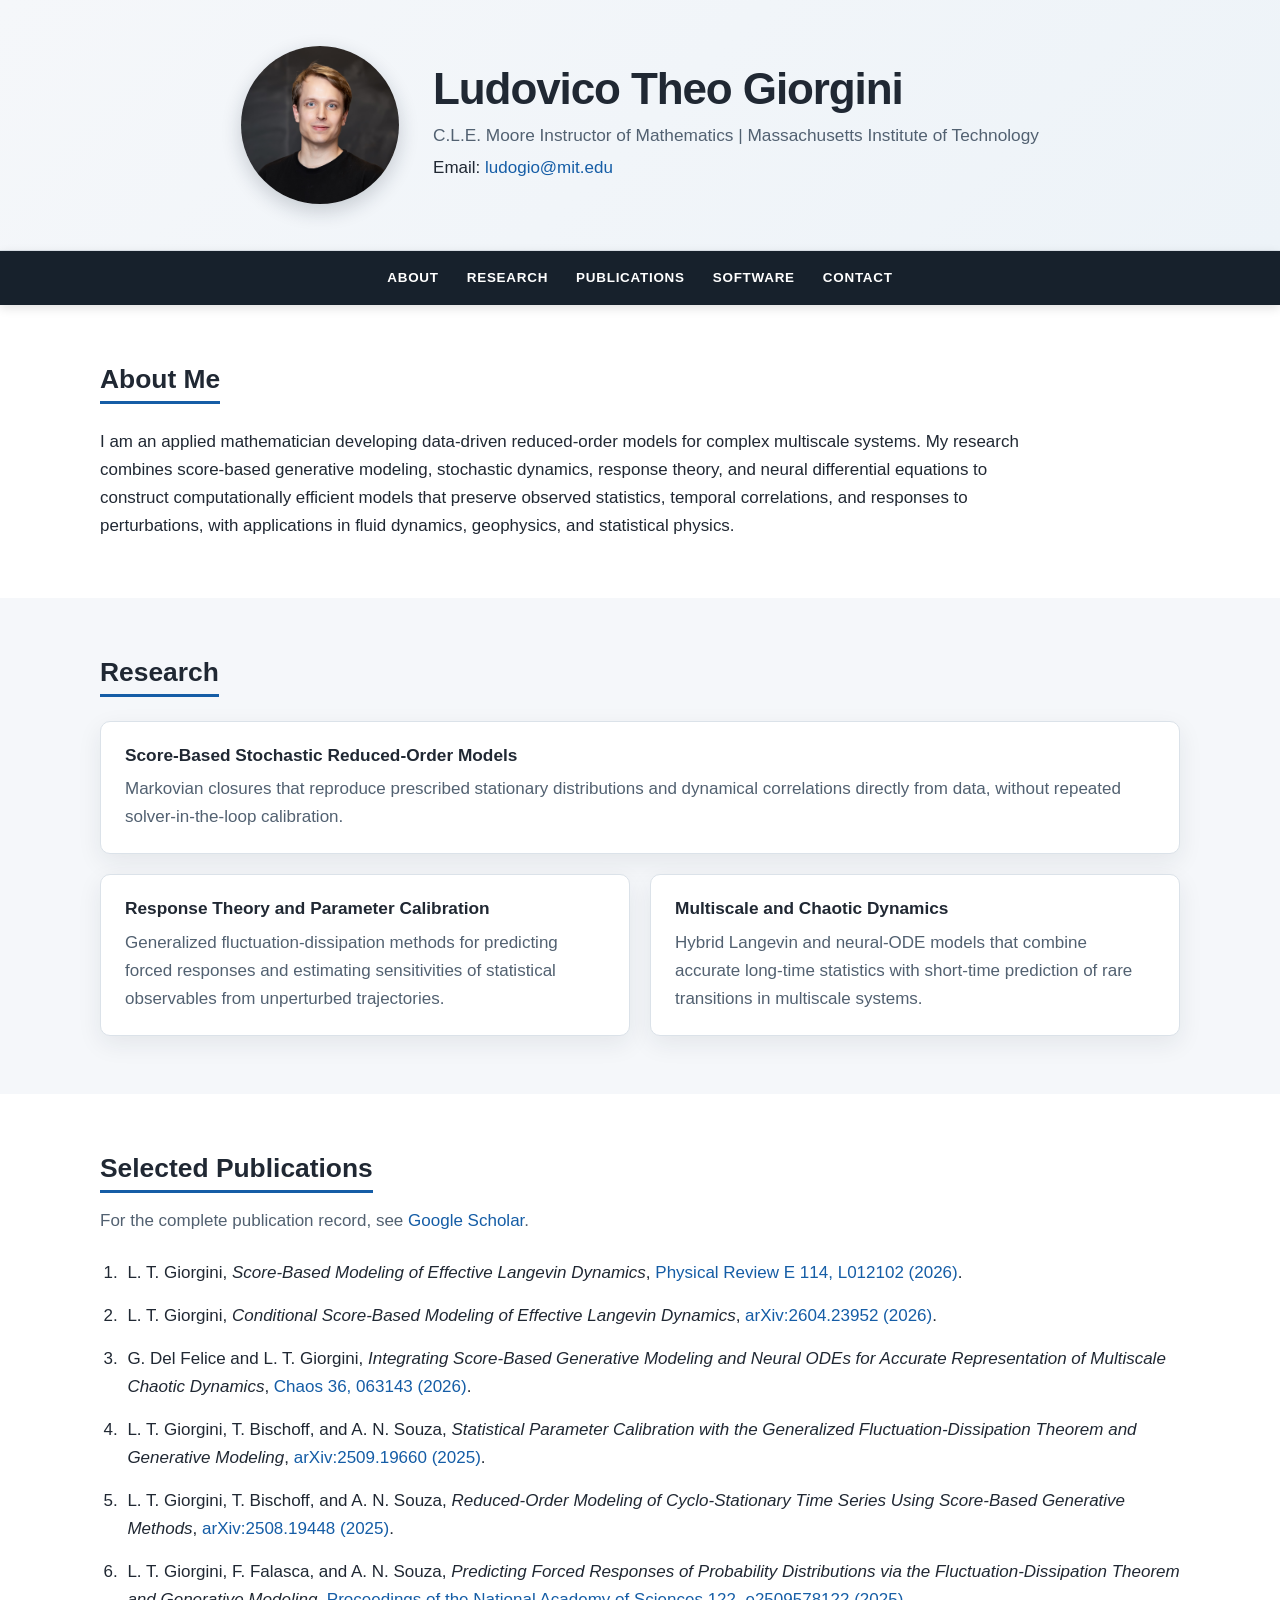
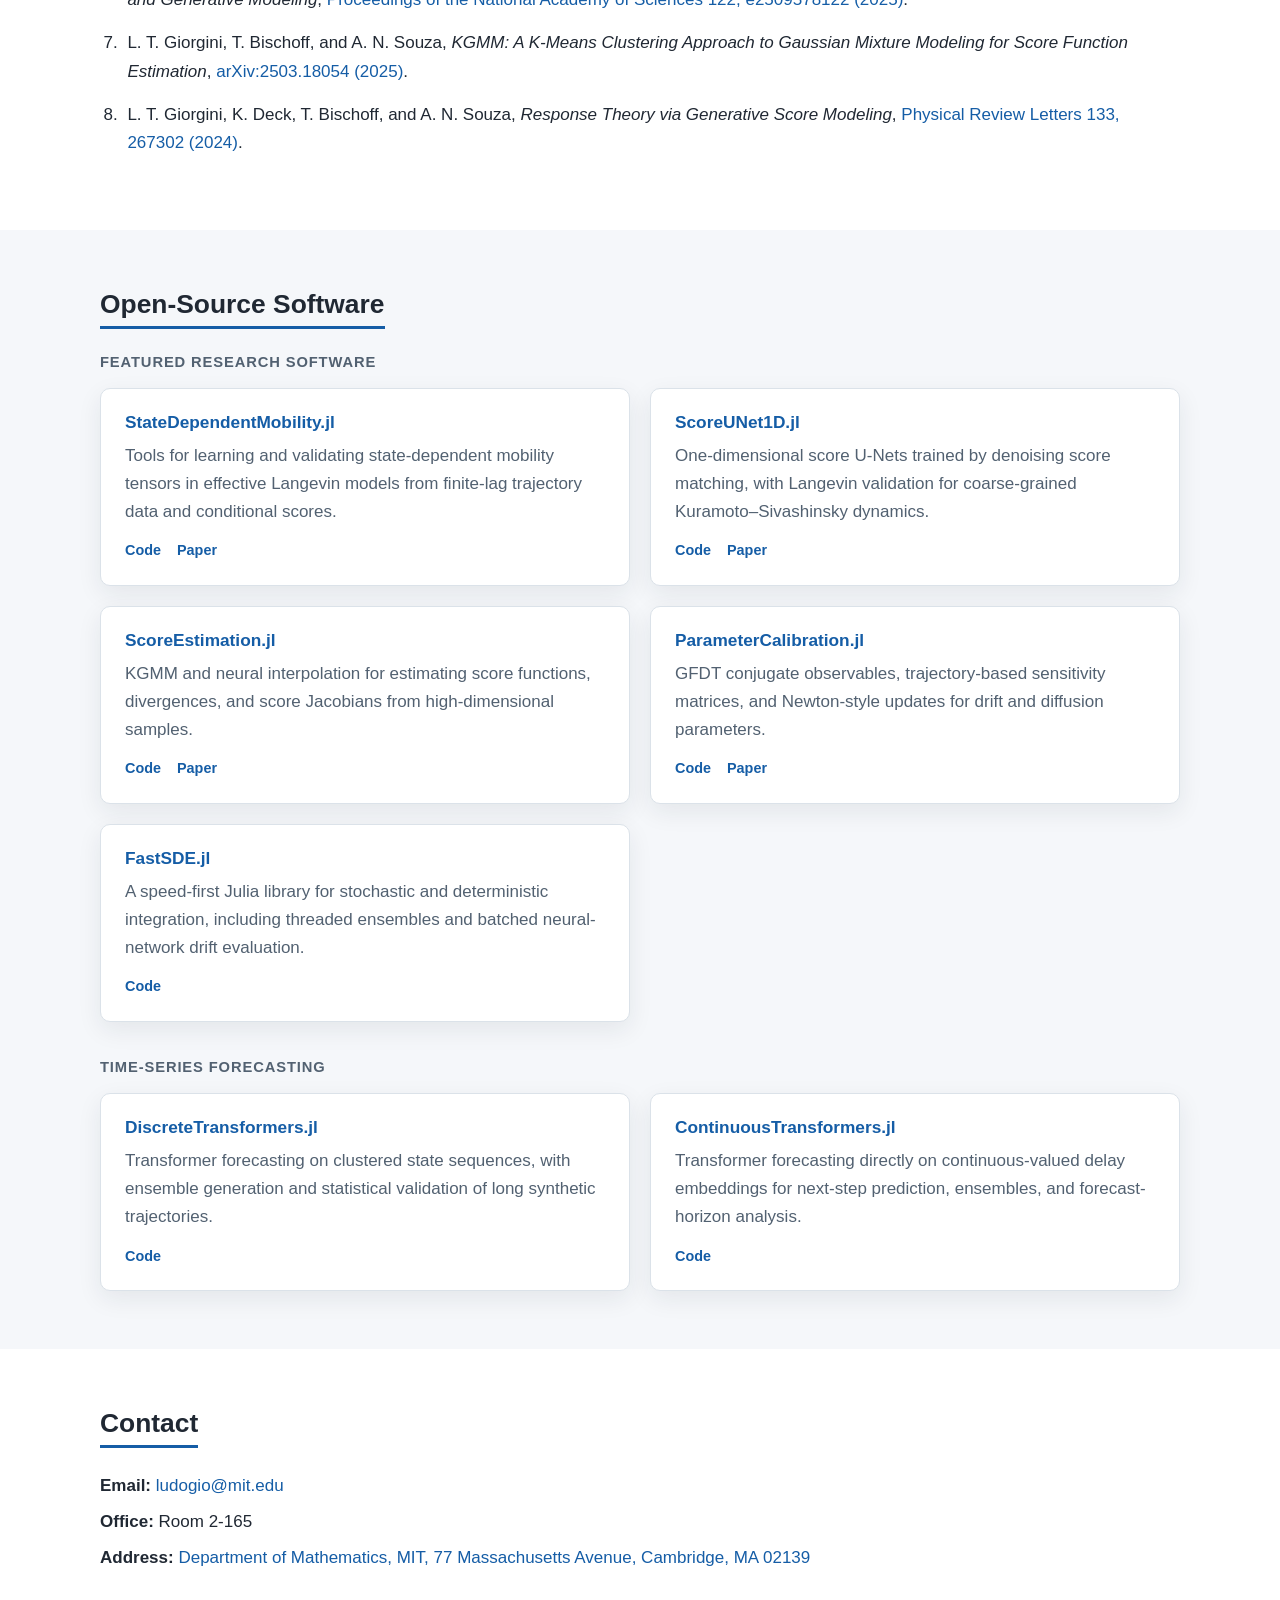
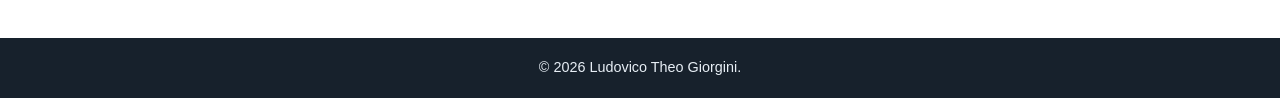
==== index.html @ 0050292e "Update professional website" ====
<!DOCTYPE html>
<html lang="en">
<head>
  <meta charset="UTF-8">
  <meta name="viewport" content="width=device-width, initial-scale=1">
  <meta name="description" content="Ludovico Theo Giorgini is an applied mathematician at MIT working on data-driven reduced-order modeling, stochastic dynamics, response theory, and scientific machine learning.">
  <meta name="theme-color" content="#173b67">
  <link rel="canonical" href="https://ludogiorgi.github.io/">
  <link rel="icon" href="headshot.jpg" type="image/jpeg">

  <meta property="og:type" content="website">
  <meta property="og:title" content="Ludovico Theo Giorgini | Applied Mathematics">
  <meta property="og:description" content="Research in data-driven reduced-order modeling, stochastic dynamics, response theory, and scientific machine learning.">
  <meta property="og:url" content="https://ludogiorgi.github.io/">
  <meta property="og:image" content="https://ludogiorgi.github.io/headshot.jpg">

  <title>Ludovico Theo Giorgini | Applied Mathematics</title>
  <style>
    :root {
      --ink: #202833;
      --muted: #526171;
      --accent: #155da6;
      --accent-dark: #0e467e;
      --nav: #17212c;
      --surface: #f5f7fa;
      --border: #dbe2e9;
      --white: #fff;
      --shadow: 0 8px 24px rgba(20, 37, 55, 0.08);
    }

    * {
      box-sizing: border-box;
    }

    html {
      scroll-behavior: smooth;
    }

    body {
      margin: 0;
      color: var(--ink);
      background: var(--white);
      font-family: Arial, Helvetica, sans-serif;
      font-size: 17px;
      line-height: 1.65;
    }

    a {
      color: var(--accent);
      text-decoration: none;
    }

    a:hover {
      color: var(--accent-dark);
      text-decoration: underline;
    }

    a:focus-visible {
      outline: 3px solid rgba(21, 93, 166, 0.35);
      outline-offset: 3px;
      border-radius: 3px;
    }

    .container {
      width: min(92%, 1080px);
      margin: 0 auto;
    }

    header {
      background: linear-gradient(135deg, #f5f7fa 0%, #edf3f8 100%);
      border-bottom: 1px solid var(--border);
    }

    .hero {
      display: flex;
      align-items: center;
      justify-content: center;
      gap: 34px;
      min-height: 250px;
      padding: 36px 0;
      text-align: left;
    }

    .hero img {
      width: 158px;
      height: 158px;
      flex: 0 0 auto;
      border-radius: 50%;
      object-fit: cover;
      object-position: center 30%;
      box-shadow: 0 7px 20px rgba(20, 37, 55, 0.2);
    }

    .hero h1 {
      margin: 0 0 6px;
      font-size: clamp(2rem, 5vw, 2.75rem);
      line-height: 1.15;
      letter-spacing: -0.025em;
    }

    .hero p {
      margin: 4px 0;
    }

    .position {
      color: var(--muted);
      font-size: 1.08rem;
    }

    nav {
      position: sticky;
      top: 0;
      z-index: 10;
      display: flex;
      justify-content: center;
      flex-wrap: wrap;
      gap: 4px 28px;
      padding: 11px 20px;
      background: var(--nav);
      box-shadow: 0 3px 10px rgba(0, 0, 0, 0.12);
    }

    nav a {
      padding: 5px 0;
      color: var(--white);
      font-size: 0.84rem;
      font-weight: 700;
      letter-spacing: 0.055em;
      text-transform: uppercase;
    }

    nav a:hover {
      color: #cfe6ff;
      text-decoration: none;
    }

    section {
      padding: 58px 0;
      scroll-margin-top: 56px;
    }

    section:nth-of-type(even) {
      background: var(--surface);
    }

    h2 {
      display: inline-block;
      margin: 0 0 24px;
      padding-bottom: 5px;
      border-bottom: 3px solid var(--accent);
      font-size: 1.65rem;
      line-height: 1.25;
    }

    h3,
    h4 {
      margin: 0 0 8px;
      color: var(--ink);
      font-size: 1.08rem;
      line-height: 1.35;
    }

    .lead {
      max-width: 940px;
      margin: 0;
      font-size: 1.06rem;
    }

    .research-grid,
    .software-grid {
      display: grid;
      grid-template-columns: repeat(2, minmax(0, 1fr));
      gap: 20px;
    }

    .research-card,
    .software-card {
      padding: 22px 24px;
      border: 1px solid var(--border);
      border-radius: 10px;
      background: var(--white);
      box-shadow: var(--shadow);
    }

    .research-card p,
    .software-card p {
      margin: 0;
      color: var(--muted);
    }

    .research-card:first-child {
      grid-column: 1 / -1;
    }

    .publication-list {
      margin: 0;
      padding-left: 1.4rem;
    }

    .publication-list li {
      margin-bottom: 15px;
      padding-left: 5px;
    }

    .section-note {
      margin: -10px 0 24px;
      color: var(--muted);
    }

    .software-group + .software-group {
      margin-top: 36px;
    }

    .software-group > h3 {
      margin-bottom: 15px;
      color: var(--muted);
      font-size: 0.92rem;
      letter-spacing: 0.06em;
      text-transform: uppercase;
    }

    .software-card h4 a {
      color: var(--accent);
    }

    .software-links {
      display: flex;
      gap: 16px;
      margin-top: 13px;
      font-size: 0.9rem;
      font-weight: 700;
    }

    .contact-list {
      margin: 0;
      padding: 0;
      list-style: none;
    }

    .contact-list li {
      margin-bottom: 8px;
    }

    footer {
      padding: 18px 20px;
      background: var(--nav);
      color: #e7eef5;
      text-align: center;
      font-size: 0.9rem;
    }

    footer p {
      margin: 0;
    }

    @media (max-width: 720px) {
      body {
        font-size: 16px;
      }

      .hero {
        flex-direction: column;
        gap: 20px;
        text-align: center;
      }

      .hero img {
        width: 138px;
        height: 138px;
      }

      nav {
        gap: 2px 17px;
      }

      section {
        padding: 44px 0;
      }

      .research-grid,
      .software-grid {
        grid-template-columns: 1fr;
      }

      .research-card:first-child {
        grid-column: auto;
      }
    }
  </style>
</head>
<body>
  <header>
    <div class="container hero">
      <img src="headshot.jpg" alt="Portrait of Ludovico Theo Giorgini">
      <div>
        <h1>Ludovico Theo Giorgini</h1>
        <p class="position">C.L.E. Moore Instructor of Mathematics | Massachusetts Institute of Technology</p>
        <p>Email: <a href="mailto:ludogio@mit.edu">ludogio@mit.edu</a></p>
      </div>
    </div>
  </header>

  <nav aria-label="Primary navigation">
    <a href="#about">About</a>
    <a href="#research">Research</a>
    <a href="#publications">Publications</a>
    <a href="#software">Software</a>
    <a href="#contact">Contact</a>
  </nav>

  <main>
    <section id="about">
      <div class="container">
        <h2>About Me</h2>
        <p class="lead">
          I am an applied mathematician developing data-driven reduced-order models for complex multiscale systems. My research combines score-based generative modeling, stochastic dynamics, response theory, and neural differential equations to construct computationally efficient models that preserve observed statistics, temporal correlations, and responses to perturbations, with applications in fluid dynamics, geophysics, and statistical physics.
        </p>
      </div>
    </section>

    <section id="research">
      <div class="container">
        <h2>Research</h2>
        <div class="research-grid">
          <article class="research-card">
            <h3>Score-Based Stochastic Reduced-Order Models</h3>
            <p>Markovian closures that reproduce prescribed stationary distributions and dynamical correlations directly from data, without repeated solver-in-the-loop calibration.</p>
          </article>
          <article class="research-card">
            <h3>Response Theory and Parameter Calibration</h3>
            <p>Generalized fluctuation-dissipation methods for predicting forced responses and estimating sensitivities of statistical observables from unperturbed trajectories.</p>
          </article>
          <article class="research-card">
            <h3>Multiscale and Chaotic Dynamics</h3>
            <p>Hybrid Langevin and neural-ODE models that combine accurate long-time statistics with short-time prediction of rare transitions in multiscale systems.</p>
          </article>
        </div>
      </div>
    </section>

    <section id="publications">
      <div class="container">
        <h2>Selected Publications</h2>
        <p class="section-note">For the complete publication record, see <a href="https://scholar.google.com/citations?user=DA5vUj0AAAAJ" target="_blank" rel="noopener noreferrer">Google Scholar</a>.</p>
        <ol class="publication-list">
          <li>
            L. T. Giorgini,
            <em>Score-Based Modeling of Effective Langevin Dynamics</em>,
            <a href="https://journals.aps.org/pre/abstract/10.1103/6qpv-lqmt" target="_blank" rel="noopener noreferrer">Physical Review E 114, L012102 (2026)</a>.
          </li>
          <li>
            L. T. Giorgini,
            <em>Conditional Score-Based Modeling of Effective Langevin Dynamics</em>,
            <a href="https://arxiv.org/abs/2604.23952" target="_blank" rel="noopener noreferrer">arXiv:2604.23952 (2026)</a>.
          </li>
          <li>
            G. Del Felice and L. T. Giorgini,
            <em>Integrating Score-Based Generative Modeling and Neural ODEs for Accurate Representation of Multiscale Chaotic Dynamics</em>,
            <a href="https://arxiv.org/abs/2511.03862" target="_blank" rel="noopener noreferrer">Chaos 36, 063143 (2026)</a>.
          </li>
          <li>
            L. T. Giorgini, T. Bischoff, and A. N. Souza,
            <em>Statistical Parameter Calibration with the Generalized Fluctuation-Dissipation Theorem and Generative Modeling</em>,
            <a href="https://arxiv.org/abs/2509.19660" target="_blank" rel="noopener noreferrer">arXiv:2509.19660 (2025)</a>.
          </li>
          <li>
            L. T. Giorgini, T. Bischoff, and A. N. Souza,
            <em>Reduced-Order Modeling of Cyclo-Stationary Time Series Using Score-Based Generative Methods</em>,
            <a href="https://arxiv.org/abs/2508.19448" target="_blank" rel="noopener noreferrer">arXiv:2508.19448 (2025)</a>.
          </li>
          <li>
            L. T. Giorgini, F. Falasca, and A. N. Souza,
            <em>Predicting Forced Responses of Probability Distributions via the Fluctuation-Dissipation Theorem and Generative Modeling</em>,
            <a href="https://www.pnas.org/doi/10.1073/pnas.2509578122" target="_blank" rel="noopener noreferrer">Proceedings of the National Academy of Sciences 122, e2509578122 (2025)</a>.
          </li>
          <li>
            L. T. Giorgini, T. Bischoff, and A. N. Souza,
            <em>KGMM: A K-Means Clustering Approach to Gaussian Mixture Modeling for Score Function Estimation</em>,
            <a href="https://arxiv.org/abs/2503.18054" target="_blank" rel="noopener noreferrer">arXiv:2503.18054 (2025)</a>.
          </li>
          <li>
            L. T. Giorgini, K. Deck, T. Bischoff, and A. N. Souza,
            <em>Response Theory via Generative Score Modeling</em>,
            <a href="https://journals.aps.org/prl/abstract/10.1103/PhysRevLett.133.267302" target="_blank" rel="noopener noreferrer">Physical Review Letters 133, 267302 (2024)</a>.
          </li>
        </ol>
      </div>
    </section>

    <section id="software">
      <div class="container">
        <h2>Open-Source Software</h2>

        <div class="software-group">
          <h3>Featured Research Software</h3>
          <div class="software-grid">
            <article class="software-card">
              <h4><a href="https://github.com/ludogiorgi/StateDependentMobility.jl" target="_blank" rel="noopener noreferrer">StateDependentMobility.jl</a></h4>
              <p>Tools for learning and validating state-dependent mobility tensors in effective Langevin models from finite-lag trajectory data and conditional scores.</p>
              <div class="software-links">
                <a href="https://github.com/ludogiorgi/StateDependentMobility.jl" target="_blank" rel="noopener noreferrer">Code</a>
                <a href="https://arxiv.org/abs/2604.23952" target="_blank" rel="noopener noreferrer">Paper</a>
              </div>
            </article>

            <article class="software-card">
              <h4><a href="https://github.com/ludogiorgi/ScoreUNet1D.jl" target="_blank" rel="noopener noreferrer">ScoreUNet1D.jl</a></h4>
              <p>One-dimensional score U-Nets trained by denoising score matching, with Langevin validation for coarse-grained Kuramoto–Sivashinsky dynamics.</p>
              <div class="software-links">
                <a href="https://github.com/ludogiorgi/ScoreUNet1D.jl" target="_blank" rel="noopener noreferrer">Code</a>
                <a href="https://journals.aps.org/pre/abstract/10.1103/6qpv-lqmt" target="_blank" rel="noopener noreferrer">Paper</a>
              </div>
            </article>

            <article class="software-card">
              <h4><a href="https://github.com/ludogiorgi/ScoreEstimation.jl" target="_blank" rel="noopener noreferrer">ScoreEstimation.jl</a></h4>
              <p>KGMM and neural interpolation for estimating score functions, divergences, and score Jacobians from high-dimensional samples.</p>
              <div class="software-links">
                <a href="https://github.com/ludogiorgi/ScoreEstimation.jl" target="_blank" rel="noopener noreferrer">Code</a>
                <a href="https://arxiv.org/abs/2503.18054" target="_blank" rel="noopener noreferrer">Paper</a>
              </div>
            </article>

            <article class="software-card">
              <h4><a href="https://github.com/ludogiorgi/ParameterCalibration.jl" target="_blank" rel="noopener noreferrer">ParameterCalibration.jl</a></h4>
              <p>GFDT conjugate observables, trajectory-based sensitivity matrices, and Newton-style updates for drift and diffusion parameters.</p>
              <div class="software-links">
                <a href="https://github.com/ludogiorgi/ParameterCalibration.jl" target="_blank" rel="noopener noreferrer">Code</a>
                <a href="https://arxiv.org/abs/2509.19660" target="_blank" rel="noopener noreferrer">Paper</a>
              </div>
            </article>

            <article class="software-card">
              <h4><a href="https://github.com/ludogiorgi/FastSDE.jl" target="_blank" rel="noopener noreferrer">FastSDE.jl</a></h4>
              <p>A speed-first Julia library for stochastic and deterministic integration, including threaded ensembles and batched neural-network drift evaluation.</p>
              <div class="software-links">
                <a href="https://github.com/ludogiorgi/FastSDE.jl" target="_blank" rel="noopener noreferrer">Code</a>
              </div>
            </article>
          </div>
        </div>

        <div class="software-group">
          <h3>Time-Series Forecasting</h3>
          <div class="software-grid">
            <article class="software-card">
              <h4><a href="https://github.com/ludogiorgi/DiscreteTransformers.jl" target="_blank" rel="noopener noreferrer">DiscreteTransformers.jl</a></h4>
              <p>Transformer forecasting on clustered state sequences, with ensemble generation and statistical validation of long synthetic trajectories.</p>
              <div class="software-links">
                <a href="https://github.com/ludogiorgi/DiscreteTransformers.jl" target="_blank" rel="noopener noreferrer">Code</a>
              </div>
            </article>

            <article class="software-card">
              <h4><a href="https://github.com/ludogiorgi/ContinuousTransformers.jl" target="_blank" rel="noopener noreferrer">ContinuousTransformers.jl</a></h4>
              <p>Transformer forecasting directly on continuous-valued delay embeddings for next-step prediction, ensembles, and forecast-horizon analysis.</p>
              <div class="software-links">
                <a href="https://github.com/ludogiorgi/ContinuousTransformers.jl" target="_blank" rel="noopener noreferrer">Code</a>
              </div>
            </article>
          </div>
        </div>
      </div>
    </section>

    <section id="contact">
      <div class="container">
        <h2>Contact</h2>
        <ul class="contact-list">
          <li><strong>Email:</strong> <a href="mailto:ludogio@mit.edu">ludogio@mit.edu</a></li>
          <li><strong>Office:</strong> Room 2-165</li>
          <li><strong>Address:</strong> <a href="https://maps.google.com/?q=MIT+Mathematics+Department,+77+Massachusetts+Avenue,+Cambridge,+MA+02139" target="_blank" rel="noopener noreferrer">Department of Mathematics, MIT, 77 Massachusetts Avenue, Cambridge, MA 02139</a></li>
        </ul>
      </div>
    </section>
  </main>

  <footer>
    <p>&copy; 2026 Ludovico Theo Giorgini.</p>
  </footer>
</body>
</html>
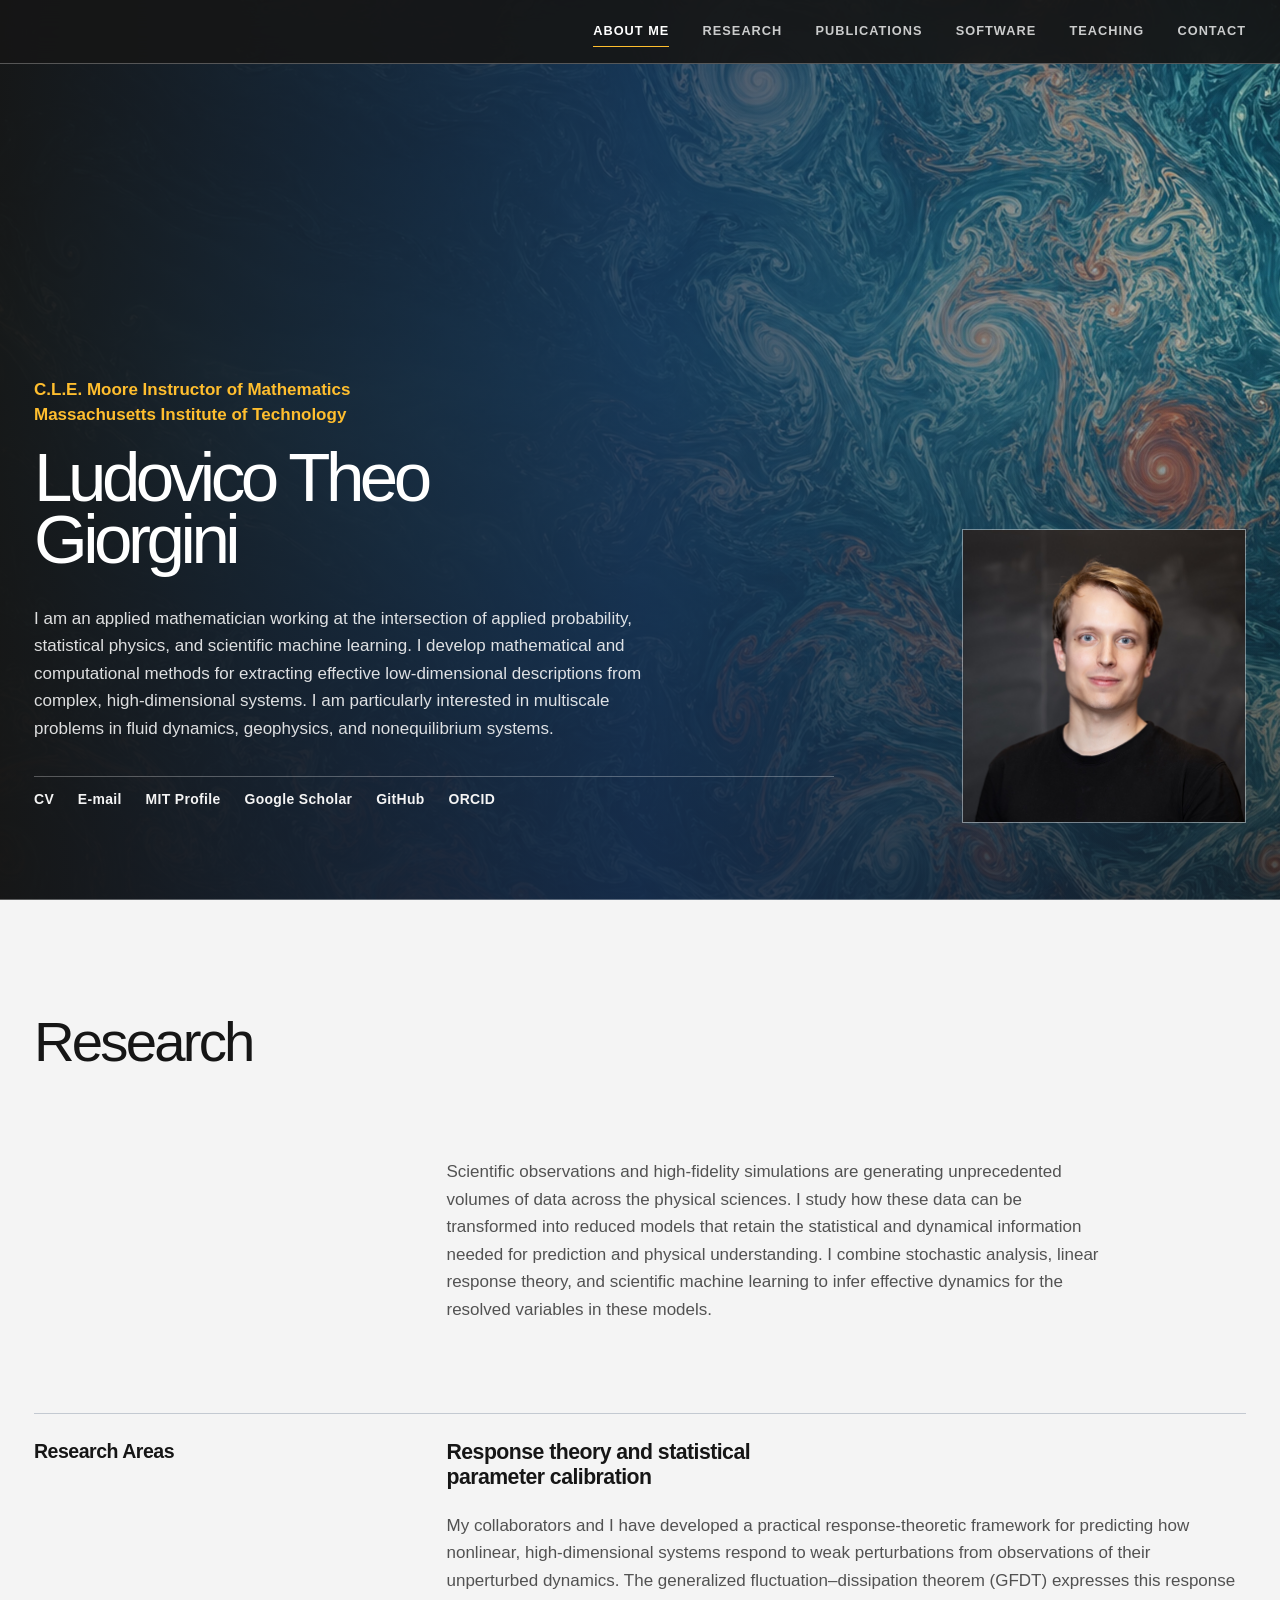
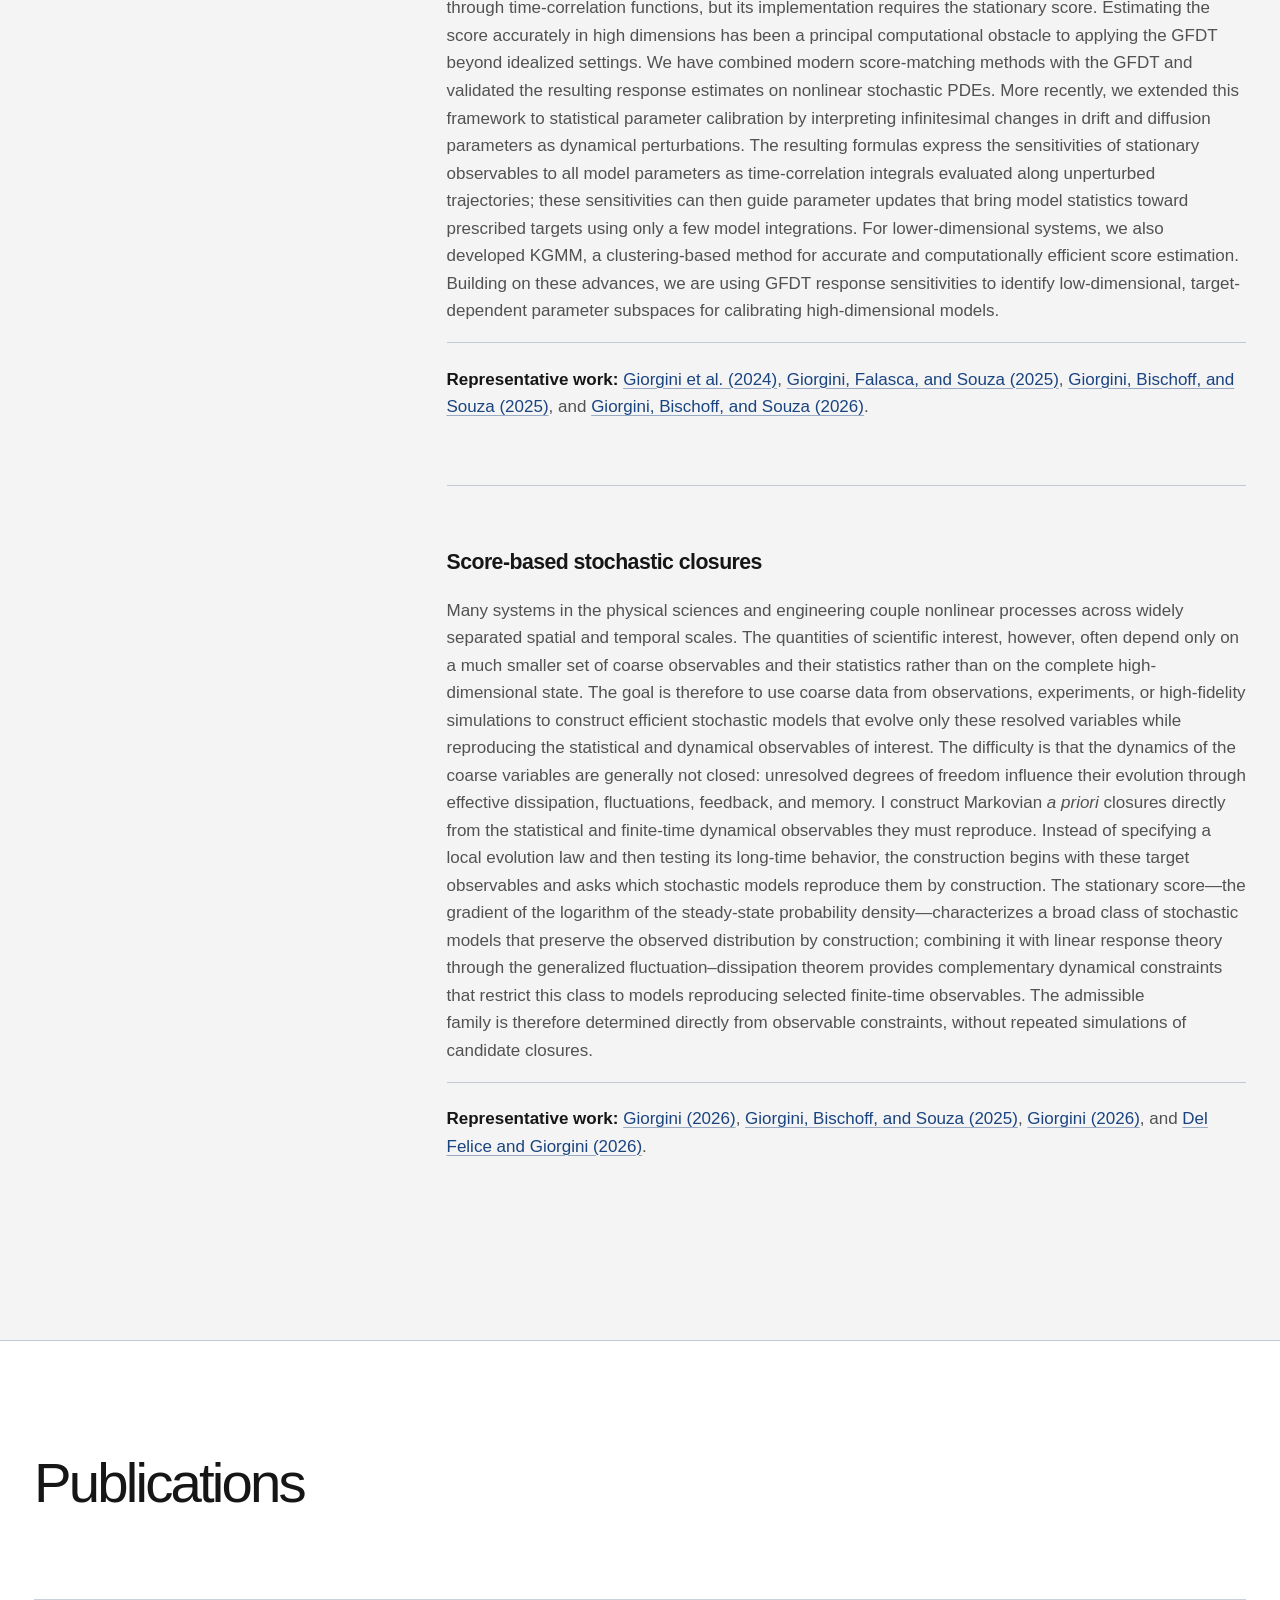
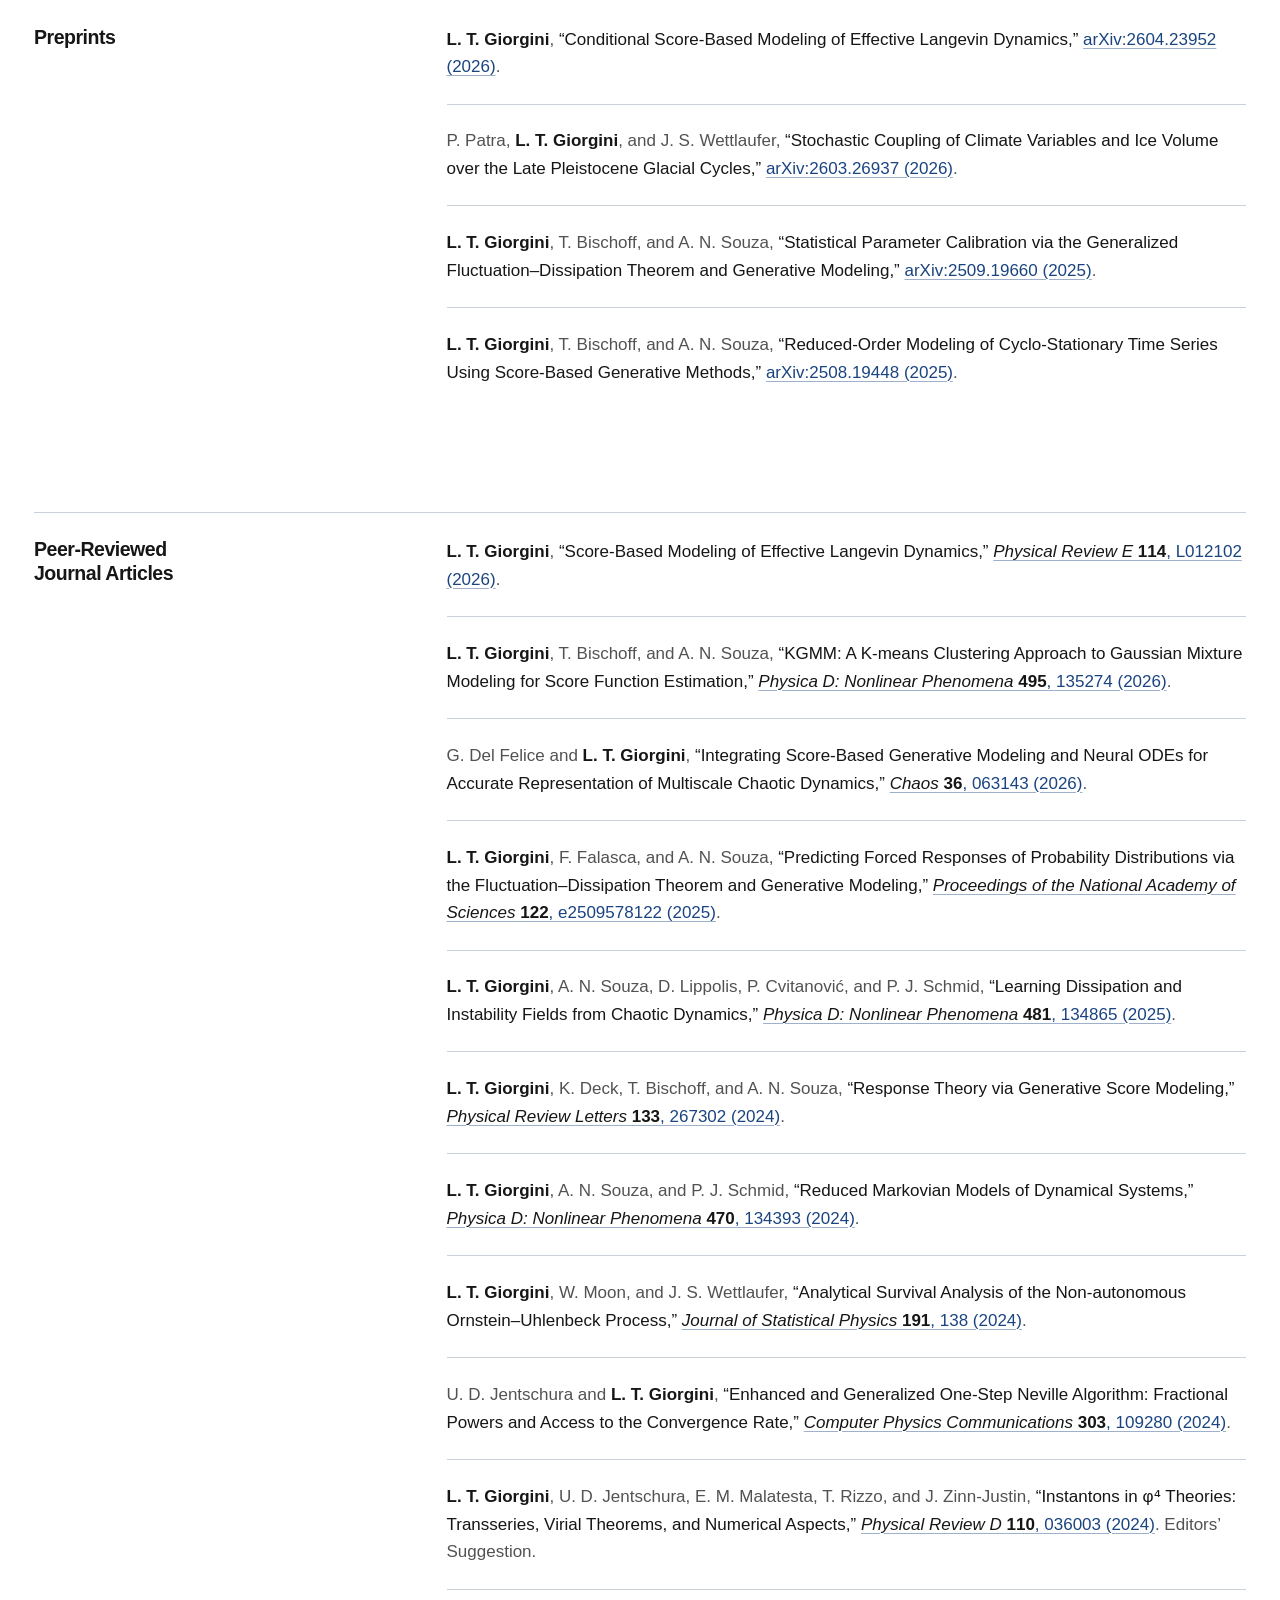
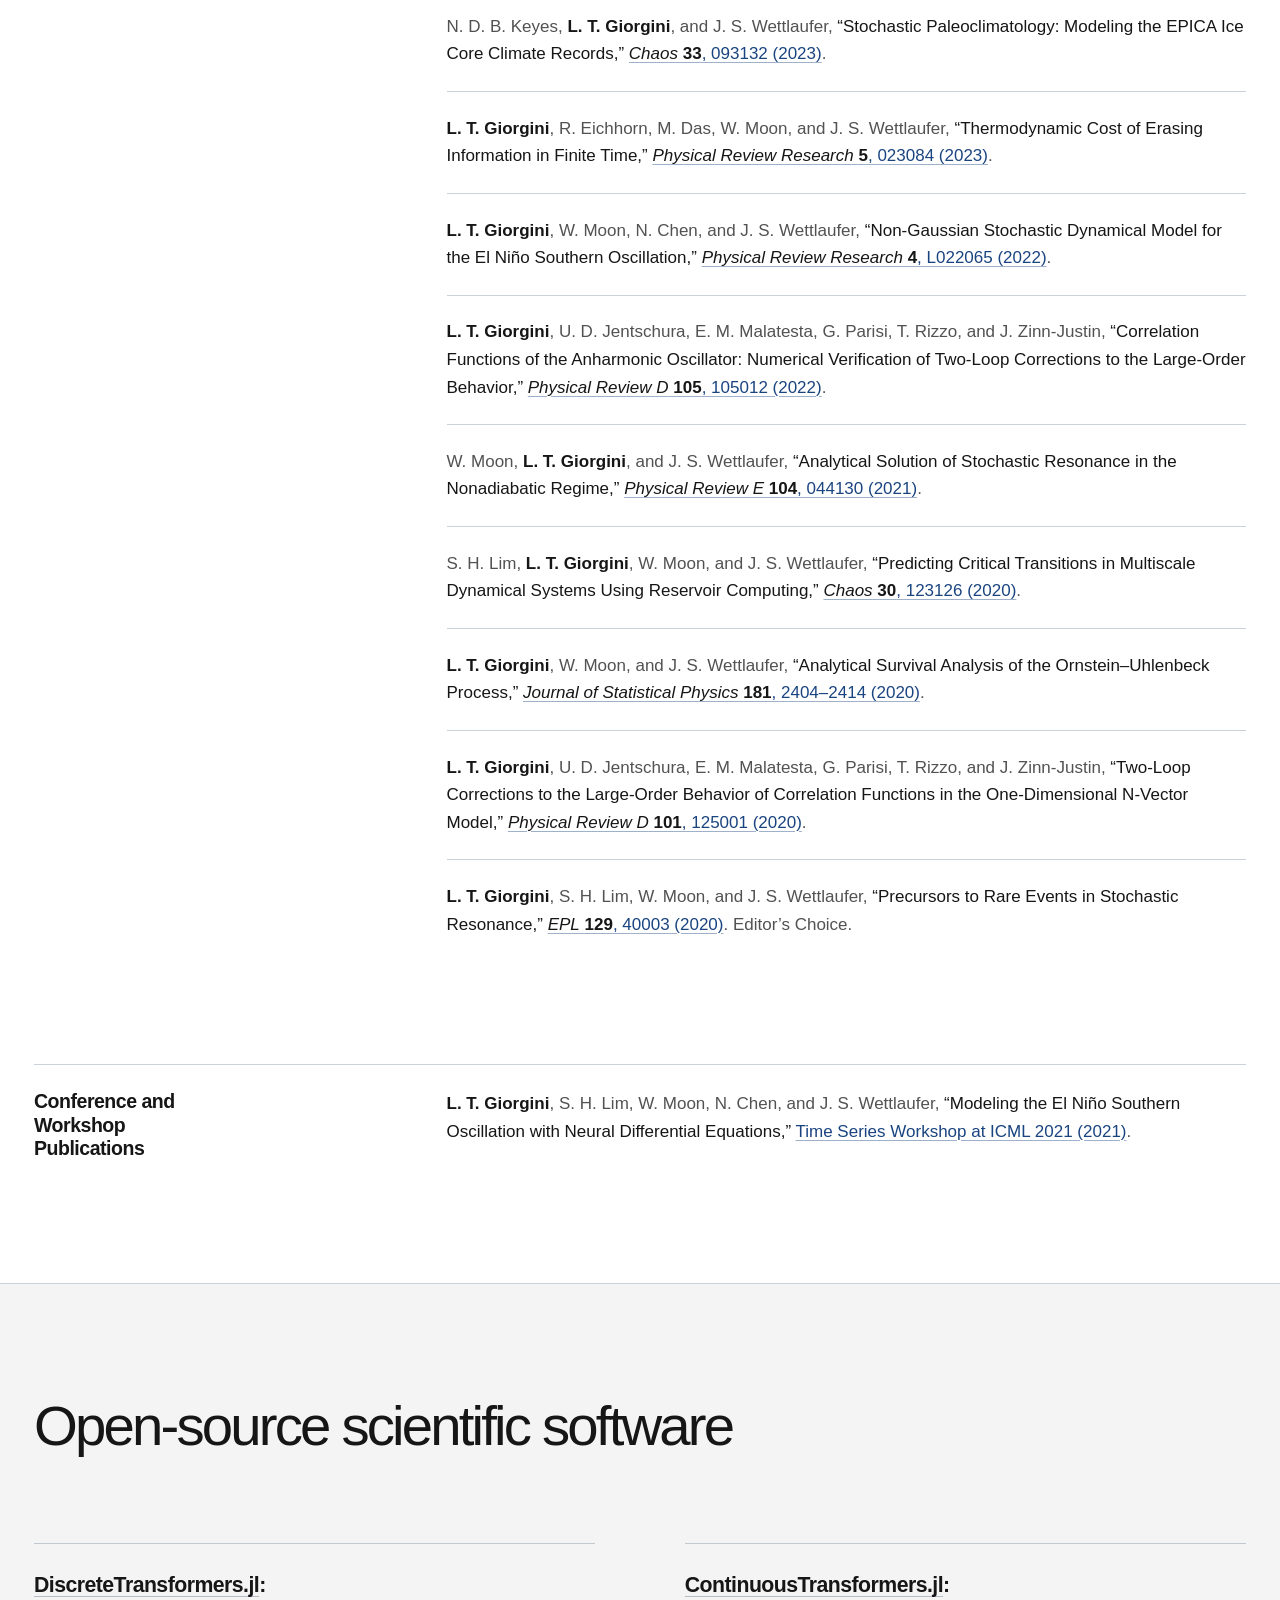
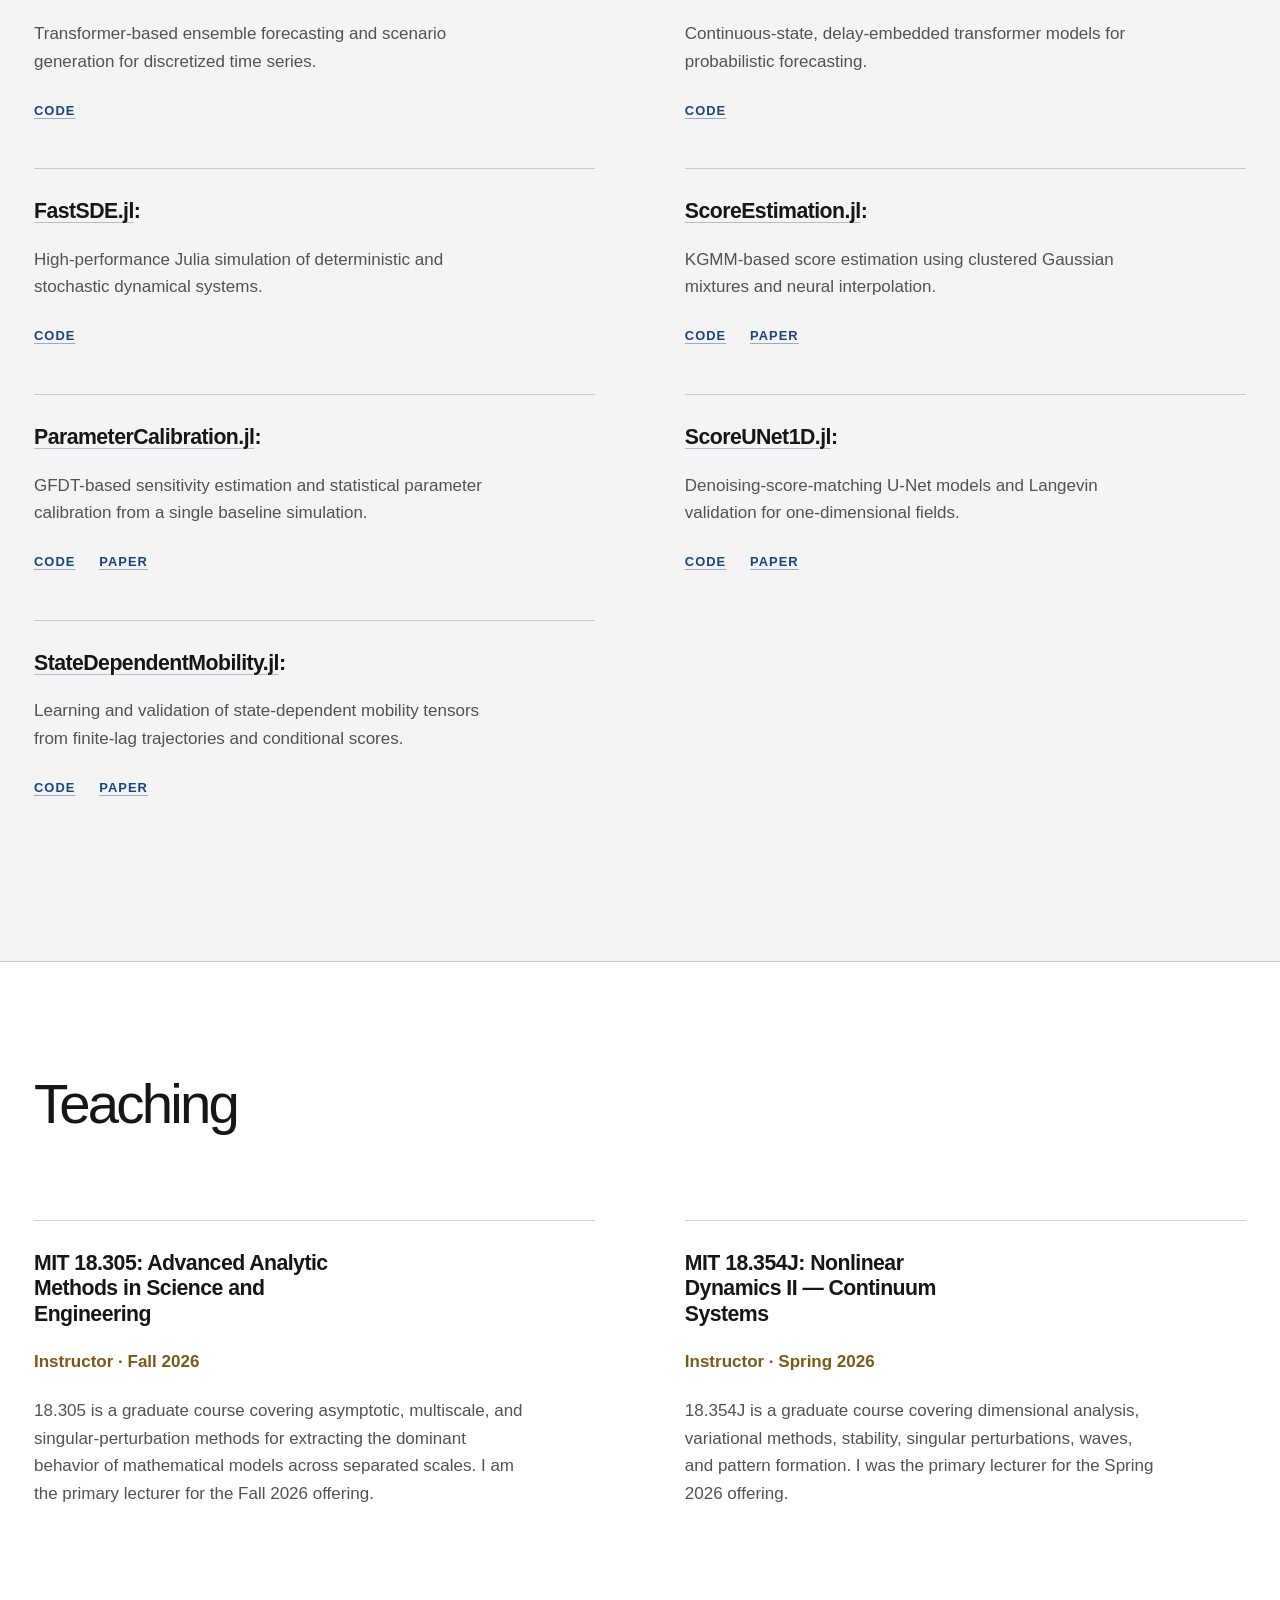
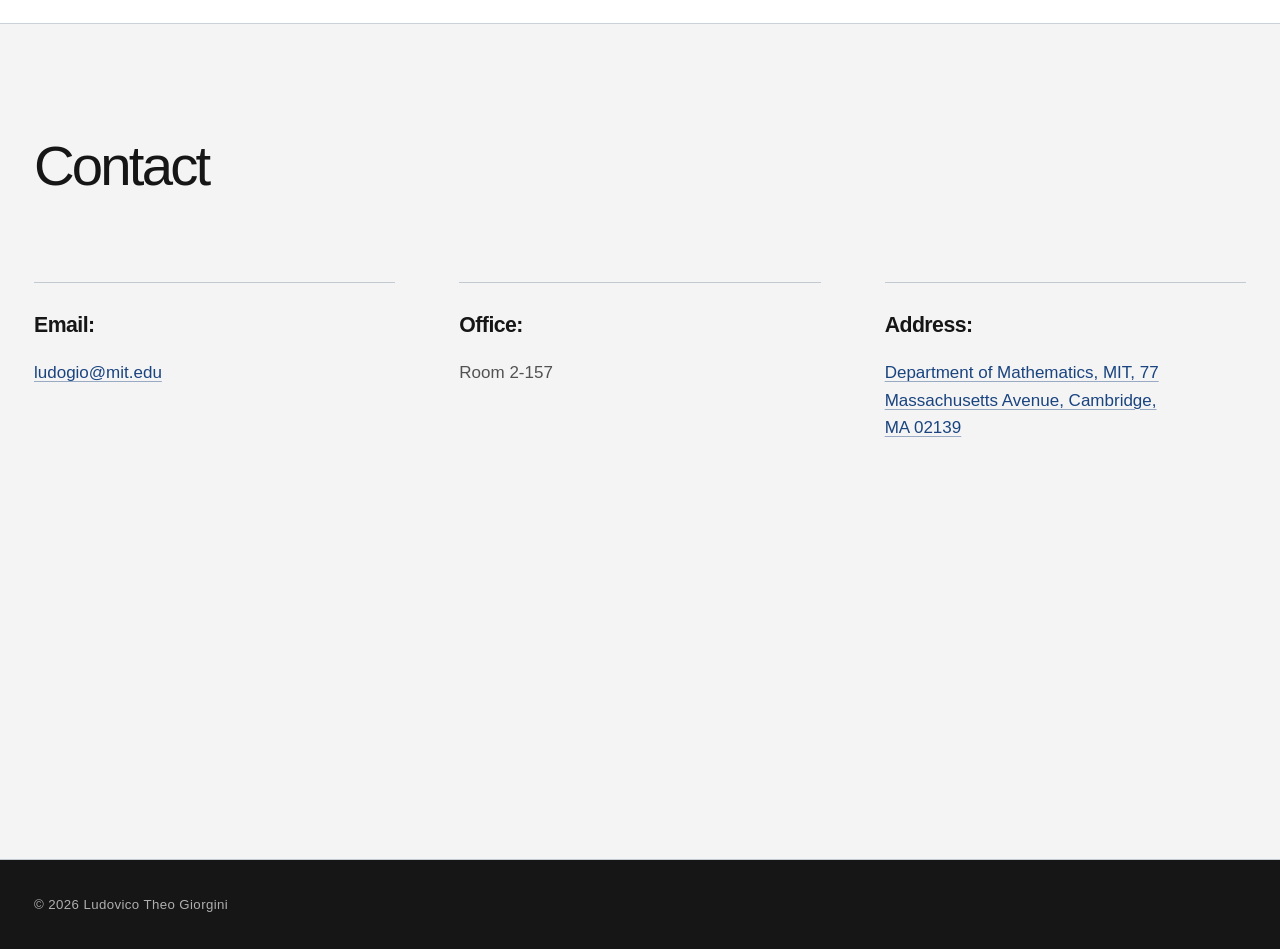
==== commit e6a50103: "Redesign academic website" ====
--- a/index.html
+++ b/index.html
@@ -3,480 +3,238 @@
 <head>
   <meta charset="UTF-8">
   <meta name="viewport" content="width=device-width, initial-scale=1">
-  <meta name="description" content="Ludovico Theo Giorgini is an applied mathematician at MIT working on data-driven reduced-order modeling, stochastic dynamics, response theory, and scientific machine learning.">
-  <meta name="theme-color" content="#173b67">
+  <meta name="description" content="I am an applied mathematician working at the intersection of applied probability, statistical physics, and scientific machine learning.">
+  <meta name="theme-color" content="#161616">
+  <meta name="color-scheme" content="light">
   <link rel="canonical" href="https://ludogiorgi.github.io/">
-  <link rel="icon" href="headshot.jpg" type="image/jpeg">
+  <link rel="icon" href="headshot-optimized.jpg" type="image/jpeg">
+  <link rel="preload" as="image" href="assets/fluid-vorticity-hero-4k.webp" type="image/webp" media="(min-width: 701px)">
+  <link rel="preload" as="image" href="assets/fluid-vorticity-hero-mobile.webp" type="image/webp" media="(max-width: 700px)">
 
   <meta property="og:type" content="website">
-  <meta property="og:title" content="Ludovico Theo Giorgini | Applied Mathematics">
-  <meta property="og:description" content="Research in data-driven reduced-order modeling, stochastic dynamics, response theory, and scientific machine learning.">
+  <meta property="og:title" content="Ludovico Theo Giorgini | Applied Mathematics and Scientific Machine Learning">
+  <meta property="og:description" content="Scientific observations and high-fidelity simulations are generating unprecedented volumes of data across the physical sciences.">
   <meta property="og:url" content="https://ludogiorgi.github.io/">
-  <meta property="og:image" content="https://ludogiorgi.github.io/headshot.jpg">
-
-  <title>Ludovico Theo Giorgini | Applied Mathematics</title>
-  <style>
-    :root {
-      --ink: #202833;
-      --muted: #526171;
-      --accent: #155da6;
-      --accent-dark: #0e467e;
-      --nav: #17212c;
-      --surface: #f5f7fa;
-      --border: #dbe2e9;
-      --white: #fff;
-      --shadow: 0 8px 24px rgba(20, 37, 55, 0.08);
-    }
-
-    * {
-      box-sizing: border-box;
-    }
-
-    html {
-      scroll-behavior: smooth;
-    }
-
-    body {
-      margin: 0;
-      color: var(--ink);
-      background: var(--white);
-      font-family: Arial, Helvetica, sans-serif;
-      font-size: 17px;
-      line-height: 1.65;
-    }
-
-    a {
-      color: var(--accent);
-      text-decoration: none;
-    }
-
-    a:hover {
-      color: var(--accent-dark);
-      text-decoration: underline;
-    }
-
-    a:focus-visible {
-      outline: 3px solid rgba(21, 93, 166, 0.35);
-      outline-offset: 3px;
-      border-radius: 3px;
-    }
-
-    .container {
-      width: min(92%, 1080px);
-      margin: 0 auto;
-    }
-
-    header {
-      background: linear-gradient(135deg, #f5f7fa 0%, #edf3f8 100%);
-      border-bottom: 1px solid var(--border);
-    }
-
-    .hero {
-      display: flex;
-      align-items: center;
-      justify-content: center;
-      gap: 34px;
-      min-height: 250px;
-      padding: 36px 0;
-      text-align: left;
-    }
-
-    .hero img {
-      width: 158px;
-      height: 158px;
-      flex: 0 0 auto;
-      border-radius: 50%;
-      object-fit: cover;
-      object-position: center 30%;
-      box-shadow: 0 7px 20px rgba(20, 37, 55, 0.2);
-    }
-
-    .hero h1 {
-      margin: 0 0 6px;
-      font-size: clamp(2rem, 5vw, 2.75rem);
-      line-height: 1.15;
-      letter-spacing: -0.025em;
-    }
-
-    .hero p {
-      margin: 4px 0;
-    }
-
-    .position {
-      color: var(--muted);
-      font-size: 1.08rem;
-    }
-
-    nav {
-      position: sticky;
-      top: 0;
-      z-index: 10;
-      display: flex;
-      justify-content: center;
-      flex-wrap: wrap;
-      gap: 4px 28px;
-      padding: 11px 20px;
-      background: var(--nav);
-      box-shadow: 0 3px 10px rgba(0, 0, 0, 0.12);
-    }
-
-    nav a {
-      padding: 5px 0;
-      color: var(--white);
-      font-size: 0.84rem;
-      font-weight: 700;
-      letter-spacing: 0.055em;
-      text-transform: uppercase;
-    }
-
-    nav a:hover {
-      color: #cfe6ff;
-      text-decoration: none;
-    }
-
-    section {
-      padding: 58px 0;
-      scroll-margin-top: 56px;
-    }
-
-    section:nth-of-type(even) {
-      background: var(--surface);
-    }
-
-    h2 {
-      display: inline-block;
-      margin: 0 0 24px;
-      padding-bottom: 5px;
-      border-bottom: 3px solid var(--accent);
-      font-size: 1.65rem;
-      line-height: 1.25;
-    }
-
-    h3,
-    h4 {
-      margin: 0 0 8px;
-      color: var(--ink);
-      font-size: 1.08rem;
-      line-height: 1.35;
-    }
-
-    .lead {
-      max-width: 940px;
-      margin: 0;
-      font-size: 1.06rem;
-    }
-
-    .research-grid,
-    .software-grid {
-      display: grid;
-      grid-template-columns: repeat(2, minmax(0, 1fr));
-      gap: 20px;
-    }
-
-    .research-card,
-    .software-card {
-      padding: 22px 24px;
-      border: 1px solid var(--border);
-      border-radius: 10px;
-      background: var(--white);
-      box-shadow: var(--shadow);
-    }
-
-    .research-card p,
-    .software-card p {
-      margin: 0;
-      color: var(--muted);
-    }
-
-    .research-card:first-child {
-      grid-column: 1 / -1;
-    }
-
-    .publication-list {
-      margin: 0;
-      padding-left: 1.4rem;
-    }
-
-    .publication-list li {
-      margin-bottom: 15px;
-      padding-left: 5px;
-    }
-
-    .section-note {
-      margin: -10px 0 24px;
-      color: var(--muted);
-    }
-
-    .software-group + .software-group {
-      margin-top: 36px;
-    }
-
-    .software-group > h3 {
-      margin-bottom: 15px;
-      color: var(--muted);
-      font-size: 0.92rem;
-      letter-spacing: 0.06em;
-      text-transform: uppercase;
-    }
-
-    .software-card h4 a {
-      color: var(--accent);
-    }
-
-    .software-links {
-      display: flex;
-      gap: 16px;
-      margin-top: 13px;
-      font-size: 0.9rem;
-      font-weight: 700;
-    }
-
-    .contact-list {
-      margin: 0;
-      padding: 0;
-      list-style: none;
-    }
-
-    .contact-list li {
-      margin-bottom: 8px;
-    }
-
-    footer {
-      padding: 18px 20px;
-      background: var(--nav);
-      color: #e7eef5;
-      text-align: center;
-      font-size: 0.9rem;
-    }
-
-    footer p {
-      margin: 0;
-    }
-
-    @media (max-width: 720px) {
-      body {
-        font-size: 16px;
-      }
-
-      .hero {
-        flex-direction: column;
-        gap: 20px;
-        text-align: center;
-      }
-
-      .hero img {
-        width: 138px;
-        height: 138px;
-      }
-
-      nav {
-        gap: 2px 17px;
-      }
-
-      section {
-        padding: 44px 0;
-      }
-
-      .research-grid,
-      .software-grid {
-        grid-template-columns: 1fr;
-      }
-
-      .research-card:first-child {
-        grid-column: auto;
-      }
-    }
-  </style>
+  <meta property="og:image" content="https://ludogiorgi.github.io/assets/social-preview.png">
+  <meta property="og:image:width" content="1733">
+  <meta property="og:image:height" content="908">
+  <meta property="og:image:alt" content="Ludovico Theo Giorgini | Applied Mathematics and Scientific Machine Learning">
+  <meta name="twitter:card" content="summary_large_image">
+  <meta name="twitter:title" content="Ludovico Theo Giorgini | Applied Mathematics and Scientific Machine Learning">
+  <meta name="twitter:description" content="Scientific observations and high-fidelity simulations are generating unprecedented volumes of data across the physical sciences.">
+  <meta name="twitter:image" content="https://ludogiorgi.github.io/assets/social-preview.png">
+  <meta name="twitter:image:alt" content="Ludovico Theo Giorgini | Applied Mathematics and Scientific Machine Learning">
+
+  <title>Ludovico Theo Giorgini</title>
+  <link rel="stylesheet" href="styles.css">
+  <script src="site.js" defer></script>
 </head>
 <body>
-  <header>
+  <header id="about">
     <div class="container hero">
-      <img src="headshot.jpg" alt="Portrait of Ludovico Theo Giorgini">
+      <img src="headshot-optimized.jpg" alt="Portrait of Ludovico Theo Giorgini." width="1200" height="1188">
       <div>
+        <p class="position">C.L.E. Moore Instructor of Mathematics<br>Massachusetts Institute of Technology</p>
         <h1>Ludovico Theo Giorgini</h1>
-        <p class="position">C.L.E. Moore Instructor of Mathematics | Massachusetts Institute of Technology</p>
-        <p>Email: <a href="mailto:ludogio@mit.edu">ludogio@mit.edu</a></p>
+        <p class="hero-intro">I am an applied mathematician working at the intersection of applied probability, statistical physics, and scientific machine learning. I develop mathematical and computational methods for extracting effective low-dimensional descriptions from complex, high-dimensional systems. I am particularly interested in multiscale problems in fluid dynamics, geophysics, and nonequilibrium systems.</p>
+        <div class="hero-links">
+          <a class="hero-link" href="cv.pdf">CV</a>
+          <a class="hero-link" href="mailto:ludogio@mit.edu">E-mail</a>
+          <a class="hero-link" href="https://math.mit.edu/directory/profile.html?pid=2704">MIT Profile</a>
+          <a class="hero-link" href="https://scholar.google.com/citations?user=DA5vUj0AAAAJ">Google Scholar</a>
+          <a class="hero-link" href="https://github.com/ludogiorgi">GitHub</a>
+          <a class="hero-link" href="https://orcid.org/0000-0003-1641-9087">ORCID</a>
+        </div>
       </div>
     </div>
   </header>
 
-  <nav aria-label="Primary navigation">
-    <a href="#about">About</a>
+  <nav aria-label="Pages">
+    <a href="#about">About me</a>
     <a href="#research">Research</a>
     <a href="#publications">Publications</a>
     <a href="#software">Software</a>
+    <a href="#teaching">Teaching</a>
     <a href="#contact">Contact</a>
   </nav>
 
-  <main>
-    <section id="about">
-      <div class="container">
-        <h2>About Me</h2>
-        <p class="lead">
-          I am an applied mathematician developing data-driven reduced-order models for complex multiscale systems. My research combines score-based generative modeling, stochastic dynamics, response theory, and neural differential equations to construct computationally efficient models that preserve observed statistics, temporal correlations, and responses to perturbations, with applications in fluid dynamics, geophysics, and statistical physics.
-        </p>
-      </div>
-    </section>
-
-    <section id="research">
-      <div class="container">
-        <h2>Research</h2>
-        <div class="research-grid">
-          <article class="research-card">
-            <h3>Score-Based Stochastic Reduced-Order Models</h3>
-            <p>Markovian closures that reproduce prescribed stationary distributions and dynamical correlations directly from data, without repeated solver-in-the-loop calibration.</p>
-          </article>
-          <article class="research-card">
-            <h3>Response Theory and Parameter Calibration</h3>
-            <p>Generalized fluctuation-dissipation methods for predicting forced responses and estimating sensitivities of statistical observables from unperturbed trajectories.</p>
-          </article>
-          <article class="research-card">
-            <h3>Multiscale and Chaotic Dynamics</h3>
-            <p>Hybrid Langevin and neural-ODE models that combine accurate long-time statistics with short-time prediction of rare transitions in multiscale systems.</p>
-          </article>
-        </div>
-      </div>
-    </section>
-
-    <section id="publications">
-      <div class="container">
-        <h2>Selected Publications</h2>
-        <p class="section-note">For the complete publication record, see <a href="https://scholar.google.com/citations?user=DA5vUj0AAAAJ" target="_blank" rel="noopener noreferrer">Google Scholar</a>.</p>
-        <ol class="publication-list">
-          <li>
-            L. T. Giorgini,
-            <em>Score-Based Modeling of Effective Langevin Dynamics</em>,
-            <a href="https://journals.aps.org/pre/abstract/10.1103/6qpv-lqmt" target="_blank" rel="noopener noreferrer">Physical Review E 114, L012102 (2026)</a>.
-          </li>
-          <li>
-            L. T. Giorgini,
-            <em>Conditional Score-Based Modeling of Effective Langevin Dynamics</em>,
-            <a href="https://arxiv.org/abs/2604.23952" target="_blank" rel="noopener noreferrer">arXiv:2604.23952 (2026)</a>.
-          </li>
-          <li>
-            G. Del Felice and L. T. Giorgini,
-            <em>Integrating Score-Based Generative Modeling and Neural ODEs for Accurate Representation of Multiscale Chaotic Dynamics</em>,
-            <a href="https://arxiv.org/abs/2511.03862" target="_blank" rel="noopener noreferrer">Chaos 36, 063143 (2026)</a>.
-          </li>
-          <li>
-            L. T. Giorgini, T. Bischoff, and A. N. Souza,
-            <em>Statistical Parameter Calibration with the Generalized Fluctuation-Dissipation Theorem and Generative Modeling</em>,
-            <a href="https://arxiv.org/abs/2509.19660" target="_blank" rel="noopener noreferrer">arXiv:2509.19660 (2025)</a>.
-          </li>
-          <li>
-            L. T. Giorgini, T. Bischoff, and A. N. Souza,
-            <em>Reduced-Order Modeling of Cyclo-Stationary Time Series Using Score-Based Generative Methods</em>,
-            <a href="https://arxiv.org/abs/2508.19448" target="_blank" rel="noopener noreferrer">arXiv:2508.19448 (2025)</a>.
-          </li>
-          <li>
-            L. T. Giorgini, F. Falasca, and A. N. Souza,
-            <em>Predicting Forced Responses of Probability Distributions via the Fluctuation-Dissipation Theorem and Generative Modeling</em>,
-            <a href="https://www.pnas.org/doi/10.1073/pnas.2509578122" target="_blank" rel="noopener noreferrer">Proceedings of the National Academy of Sciences 122, e2509578122 (2025)</a>.
-          </li>
-          <li>
-            L. T. Giorgini, T. Bischoff, and A. N. Souza,
-            <em>KGMM: A K-Means Clustering Approach to Gaussian Mixture Modeling for Score Function Estimation</em>,
-            <a href="https://arxiv.org/abs/2503.18054" target="_blank" rel="noopener noreferrer">arXiv:2503.18054 (2025)</a>.
-          </li>
-          <li>
-            L. T. Giorgini, K. Deck, T. Bischoff, and A. N. Souza,
-            <em>Response Theory via Generative Score Modeling</em>,
-            <a href="https://journals.aps.org/prl/abstract/10.1103/PhysRevLett.133.267302" target="_blank" rel="noopener noreferrer">Physical Review Letters 133, 267302 (2024)</a>.
-          </li>
-        </ol>
-      </div>
-    </section>
-
-    <section id="software">
-      <div class="container">
-        <h2>Open-Source Software</h2>
-
-        <div class="software-group">
-          <h3>Featured Research Software</h3>
-          <div class="software-grid">
-            <article class="software-card">
-              <h4><a href="https://github.com/ludogiorgi/StateDependentMobility.jl" target="_blank" rel="noopener noreferrer">StateDependentMobility.jl</a></h4>
-              <p>Tools for learning and validating state-dependent mobility tensors in effective Langevin models from finite-lag trajectory data and conditional scores.</p>
-              <div class="software-links">
-                <a href="https://github.com/ludogiorgi/StateDependentMobility.jl" target="_blank" rel="noopener noreferrer">Code</a>
-                <a href="https://arxiv.org/abs/2604.23952" target="_blank" rel="noopener noreferrer">Paper</a>
+  <main id="main-content">
+    <section id="research" aria-labelledby="research-title">
+      <div class="container">
+        <h2 id="research-title">Research</h2>
+        <p class="section-intro">Scientific observations and high-fidelity simulations are generating unprecedented volumes of data across the physical sciences. I study how these data can be transformed into reduced models that retain the statistical and dynamical information needed for prediction and physical understanding. I combine stochastic analysis, linear response theory, and scientific machine learning to infer effective dynamics for the resolved variables in these models.</p>
+
+        <div class="content-group research-group">
+          <h3 class="subsection-title">Research Areas</h3>
+          <div class="research-list">
+            <article class="research-direction">
+              <div class="direction-label">
+                <h4>Response theory and statistical parameter calibration</h4>
+              </div>
+              <div class="direction-body">
+                <p>My collaborators and I have developed a practical response-theoretic framework for predicting how nonlinear, high-dimensional systems respond to weak perturbations from observations of their unperturbed dynamics. The generalized fluctuation–dissipation theorem (GFDT) expresses this response through time-correlation functions, but its implementation requires the stationary score. Estimating the score accurately in high dimensions has been a principal computational obstacle to applying the GFDT beyond idealized settings. We have combined modern score-matching methods with the GFDT and validated the resulting response estimates on nonlinear stochastic PDEs. More recently, we extended this framework to statistical parameter calibration by interpreting infinitesimal changes in drift and diffusion parameters as dynamical perturbations. The resulting formulas express the sensitivities of stationary observables to all model parameters as time-correlation integrals evaluated along unperturbed trajectories; these sensitivities can then guide parameter updates that bring model statistics toward prescribed targets using only a few model integrations. For lower-dimensional systems, we also developed KGMM, a clustering-based method for accurate and computationally efficient score estimation. Building on these advances, we are using GFDT response sensitivities to identify low-dimensional, target-dependent parameter subspaces for calibrating high-dimensional models.</p>
+                <p class="representative-work"><strong>Representative work:</strong> <a href="https://doi.org/10.1103/PhysRevLett.133.267302">Giorgini et al. (2024)</a>, <a href="https://doi.org/10.1073/pnas.2509578122">Giorgini, Falasca, and Souza (2025)</a>, <a href="https://arxiv.org/abs/2509.19660">Giorgini, Bischoff, and Souza (2025)</a>, and <a href="https://doi.org/10.1016/j.physd.2026.135274">Giorgini, Bischoff, and Souza (2026)</a>.</p>
               </div>
             </article>
 
-            <article class="software-card">
-              <h4><a href="https://github.com/ludogiorgi/ScoreUNet1D.jl" target="_blank" rel="noopener noreferrer">ScoreUNet1D.jl</a></h4>
-              <p>One-dimensional score U-Nets trained by denoising score matching, with Langevin validation for coarse-grained Kuramoto–Sivashinsky dynamics.</p>
-              <div class="software-links">
-                <a href="https://github.com/ludogiorgi/ScoreUNet1D.jl" target="_blank" rel="noopener noreferrer">Code</a>
-                <a href="https://journals.aps.org/pre/abstract/10.1103/6qpv-lqmt" target="_blank" rel="noopener noreferrer">Paper</a>
+            <article class="research-direction">
+              <div class="direction-label">
+                <h4>Score-based stochastic closures</h4>
+              </div>
+              <div class="direction-body">
+                <p>Many systems in the physical sciences and engineering couple nonlinear processes across widely separated spatial and temporal scales. The quantities of scientific interest, however, often depend only on a much smaller set of coarse observables and their statistics rather than on the complete high-dimensional state. The goal is therefore to use coarse data from observations, experiments, or high-fidelity simulations to construct efficient stochastic models that evolve only these resolved variables while reproducing the statistical and dynamical observables of interest. The difficulty is that the dynamics of the coarse variables are generally not closed: unresolved degrees of freedom influence their evolution through effective dissipation, fluctuations, feedback, and memory. I construct Markovian <em>a priori</em> closures directly from the statistical and finite-time dynamical observables they must reproduce. Instead of specifying a local evolution law and then testing its long-time behavior, the construction begins with these target observables and asks which stochastic models reproduce them by construction. The stationary score—the gradient of the logarithm of the steady-state probability density—characterizes a broad class of stochastic models that preserve the observed distribution by construction; combining it with linear response theory through the generalized fluctuation–dissipation theorem provides complementary dynamical constraints that restrict this class to models reproducing selected finite-time observables. The admissible family is therefore determined directly from observable constraints, without repeated simulations of candidate closures.</p>
+                <p class="representative-work"><strong>Representative work:</strong> <a href="https://doi.org/10.1103/6qpv-lqmt">Giorgini (2026)</a>, <a href="https://arxiv.org/abs/2508.19448">Giorgini, Bischoff, and Souza (2025)</a>, <a href="https://arxiv.org/abs/2604.23952">Giorgini (2026)</a>, and <a href="https://doi.org/10.1063/5.0326565">Del Felice and Giorgini (2026)</a>.</p>
               </div>
             </article>
-
-            <article class="software-card">
-              <h4><a href="https://github.com/ludogiorgi/ScoreEstimation.jl" target="_blank" rel="noopener noreferrer">ScoreEstimation.jl</a></h4>
-              <p>KGMM and neural interpolation for estimating score functions, divergences, and score Jacobians from high-dimensional samples.</p>
-              <div class="software-links">
-                <a href="https://github.com/ludogiorgi/ScoreEstimation.jl" target="_blank" rel="noopener noreferrer">Code</a>
-                <a href="https://arxiv.org/abs/2503.18054" target="_blank" rel="noopener noreferrer">Paper</a>
-              </div>
-            </article>
-
-            <article class="software-card">
-              <h4><a href="https://github.com/ludogiorgi/ParameterCalibration.jl" target="_blank" rel="noopener noreferrer">ParameterCalibration.jl</a></h4>
-              <p>GFDT conjugate observables, trajectory-based sensitivity matrices, and Newton-style updates for drift and diffusion parameters.</p>
-              <div class="software-links">
-                <a href="https://github.com/ludogiorgi/ParameterCalibration.jl" target="_blank" rel="noopener noreferrer">Code</a>
-                <a href="https://arxiv.org/abs/2509.19660" target="_blank" rel="noopener noreferrer">Paper</a>
-              </div>
-            </article>
-
-            <article class="software-card">
-              <h4><a href="https://github.com/ludogiorgi/FastSDE.jl" target="_blank" rel="noopener noreferrer">FastSDE.jl</a></h4>
-              <p>A speed-first Julia library for stochastic and deterministic integration, including threaded ensembles and batched neural-network drift evaluation.</p>
-              <div class="software-links">
-                <a href="https://github.com/ludogiorgi/FastSDE.jl" target="_blank" rel="noopener noreferrer">Code</a>
-              </div>
-            </article>
-          </div>
-        </div>
-
-        <div class="software-group">
-          <h3>Time-Series Forecasting</h3>
-          <div class="software-grid">
-            <article class="software-card">
-              <h4><a href="https://github.com/ludogiorgi/DiscreteTransformers.jl" target="_blank" rel="noopener noreferrer">DiscreteTransformers.jl</a></h4>
-              <p>Transformer forecasting on clustered state sequences, with ensemble generation and statistical validation of long synthetic trajectories.</p>
-              <div class="software-links">
-                <a href="https://github.com/ludogiorgi/DiscreteTransformers.jl" target="_blank" rel="noopener noreferrer">Code</a>
-              </div>
-            </article>
-
-            <article class="software-card">
-              <h4><a href="https://github.com/ludogiorgi/ContinuousTransformers.jl" target="_blank" rel="noopener noreferrer">ContinuousTransformers.jl</a></h4>
-              <p>Transformer forecasting directly on continuous-valued delay embeddings for next-step prediction, ensembles, and forecast-horizon analysis.</p>
-              <div class="software-links">
-                <a href="https://github.com/ludogiorgi/ContinuousTransformers.jl" target="_blank" rel="noopener noreferrer">Code</a>
-              </div>
-            </article>
-          </div>
-        </div>
-      </div>
-    </section>
-
-    <section id="contact">
-      <div class="container">
-        <h2>Contact</h2>
-        <ul class="contact-list">
-          <li><strong>Email:</strong> <a href="mailto:ludogio@mit.edu">ludogio@mit.edu</a></li>
-          <li><strong>Office:</strong> Room 2-165</li>
-          <li><strong>Address:</strong> <a href="https://maps.google.com/?q=MIT+Mathematics+Department,+77+Massachusetts+Avenue,+Cambridge,+MA+02139" target="_blank" rel="noopener noreferrer">Department of Mathematics, MIT, 77 Massachusetts Avenue, Cambridge, MA 02139</a></li>
-        </ul>
+          </div>
+        </div>
+      </div>
+    </section>
+
+    <section id="publications" aria-labelledby="publications-title">
+      <div class="container">
+        <h2 id="publications-title">Publications</h2>
+
+        <div class="publication-group">
+          <h3>Preprints</h3>
+          <ol class="publication-list">
+            <li><strong>L. T. Giorgini</strong>, <span class="publication-title">“Conditional Score-Based Modeling of Effective Langevin Dynamics,”</span> <a href="https://arxiv.org/abs/2604.23952">arXiv:2604.23952 (2026)</a>.</li>
+            <li>P. Patra, <strong>L. T. Giorgini</strong>, and J. S. Wettlaufer, <span class="publication-title">“Stochastic Coupling of Climate Variables and Ice Volume over the Late Pleistocene Glacial Cycles,”</span> <a href="https://arxiv.org/abs/2603.26937">arXiv:2603.26937 (2026)</a>.</li>
+            <li><strong>L. T. Giorgini</strong>, T. Bischoff, and A. N. Souza, <span class="publication-title">“Statistical Parameter Calibration via the Generalized Fluctuation–Dissipation Theorem and Generative Modeling,”</span> <a href="https://arxiv.org/abs/2509.19660">arXiv:2509.19660 (2025)</a>.</li>
+            <li><strong>L. T. Giorgini</strong>, T. Bischoff, and A. N. Souza, <span class="publication-title">“Reduced-Order Modeling of Cyclo-Stationary Time Series Using Score-Based Generative Methods,”</span> <a href="https://arxiv.org/abs/2508.19448">arXiv:2508.19448 (2025)</a>.</li>
+          </ol>
+        </div>
+
+        <div class="publication-group">
+          <h3>Peer-Reviewed Journal Articles</h3>
+          <ol class="publication-list">
+            <li><strong>L. T. Giorgini</strong>, <span class="publication-title">“Score-Based Modeling of Effective Langevin Dynamics,”</span> <a href="https://doi.org/10.1103/6qpv-lqmt"><em>Physical Review E</em> <strong>114</strong>, L012102 (2026)</a>.</li>
+            <li><strong>L. T. Giorgini</strong>, T. Bischoff, and A. N. Souza, <span class="publication-title">“KGMM: A K-means Clustering Approach to Gaussian Mixture Modeling for Score Function Estimation,”</span> <a href="https://doi.org/10.1016/j.physd.2026.135274"><em>Physica D: Nonlinear Phenomena</em> <strong>495</strong>, 135274 (2026)</a>.</li>
+            <li>G. Del Felice and <strong>L. T. Giorgini</strong>, <span class="publication-title">“Integrating Score-Based Generative Modeling and Neural ODEs for Accurate Representation of Multiscale Chaotic Dynamics,”</span> <a href="https://doi.org/10.1063/5.0326565"><em>Chaos</em> <strong>36</strong>, 063143 (2026)</a>.</li>
+            <li><strong>L. T. Giorgini</strong>, F. Falasca, and A. N. Souza, <span class="publication-title">“Predicting Forced Responses of Probability Distributions via the Fluctuation–Dissipation Theorem and Generative Modeling,”</span> <a href="https://doi.org/10.1073/pnas.2509578122"><em>Proceedings of the National Academy of Sciences</em> <strong>122</strong>, e2509578122 (2025)</a>.</li>
+            <li><strong>L. T. Giorgini</strong>, A. N. Souza, D. Lippolis, P. Cvitanović, and P. J. Schmid, <span class="publication-title">“Learning Dissipation and Instability Fields from Chaotic Dynamics,”</span> <a href="https://doi.org/10.1016/j.physd.2025.134865"><em>Physica D: Nonlinear Phenomena</em> <strong>481</strong>, 134865 (2025)</a>.</li>
+            <li><strong>L. T. Giorgini</strong>, K. Deck, T. Bischoff, and A. N. Souza, <span class="publication-title">“Response Theory via Generative Score Modeling,”</span> <a href="https://doi.org/10.1103/PhysRevLett.133.267302"><em>Physical Review Letters</em> <strong>133</strong>, 267302 (2024)</a>.</li>
+            <li><strong>L. T. Giorgini</strong>, A. N. Souza, and P. J. Schmid, <span class="publication-title">“Reduced Markovian Models of Dynamical Systems,”</span> <a href="https://doi.org/10.1016/j.physd.2024.134393"><em>Physica D: Nonlinear Phenomena</em> <strong>470</strong>, 134393 (2024)</a>.</li>
+            <li><strong>L. T. Giorgini</strong>, W. Moon, and J. S. Wettlaufer, <span class="publication-title">“Analytical Survival Analysis of the Non-autonomous Ornstein–Uhlenbeck Process,”</span> <a href="https://doi.org/10.1007/s10955-024-03355-z"><em>Journal of Statistical Physics</em> <strong>191</strong>, 138 (2024)</a>.</li>
+            <li>U. D. Jentschura and <strong>L. T. Giorgini</strong>, <span class="publication-title">“Enhanced and Generalized One-Step Neville Algorithm: Fractional Powers and Access to the Convergence Rate,”</span> <a href="https://doi.org/10.1016/j.cpc.2024.109280"><em>Computer Physics Communications</em> <strong>303</strong>, 109280 (2024)</a>.</li>
+            <li><strong>L. T. Giorgini</strong>, U. D. Jentschura, E. M. Malatesta, T. Rizzo, and J. Zinn-Justin, <span class="publication-title">“Instantons in φ⁴ Theories: Transseries, Virial Theorems, and Numerical Aspects,”</span> <a href="https://doi.org/10.1103/PhysRevD.110.036003"><em>Physical Review D</em> <strong>110</strong>, 036003 (2024)</a>. Editors’ Suggestion.</li>
+            <li>N. D. B. Keyes, <strong>L. T. Giorgini</strong>, and J. S. Wettlaufer, <span class="publication-title">“Stochastic Paleoclimatology: Modeling the EPICA Ice Core Climate Records,”</span> <a href="https://doi.org/10.1063/5.0128814"><em>Chaos</em> <strong>33</strong>, 093132 (2023)</a>.</li>
+            <li><strong>L. T. Giorgini</strong>, R. Eichhorn, M. Das, W. Moon, and J. S. Wettlaufer, <span class="publication-title">“Thermodynamic Cost of Erasing Information in Finite Time,”</span> <a href="https://doi.org/10.1103/PhysRevResearch.5.023084"><em>Physical Review Research</em> <strong>5</strong>, 023084 (2023)</a>.</li>
+            <li><strong>L. T. Giorgini</strong>, W. Moon, N. Chen, and J. S. Wettlaufer, <span class="publication-title">“Non-Gaussian Stochastic Dynamical Model for the El Niño Southern Oscillation,”</span> <a href="https://doi.org/10.1103/PhysRevResearch.4.L022065"><em>Physical Review Research</em> <strong>4</strong>, L022065 (2022)</a>.</li>
+            <li><strong>L. T. Giorgini</strong>, U. D. Jentschura, E. M. Malatesta, G. Parisi, T. Rizzo, and J. Zinn-Justin, <span class="publication-title">“Correlation Functions of the Anharmonic Oscillator: Numerical Verification of Two-Loop Corrections to the Large-Order Behavior,”</span> <a href="https://doi.org/10.1103/PhysRevD.105.105012"><em>Physical Review D</em> <strong>105</strong>, 105012 (2022)</a>.</li>
+            <li>W. Moon, <strong>L. T. Giorgini</strong>, and J. S. Wettlaufer, <span class="publication-title">“Analytical Solution of Stochastic Resonance in the Nonadiabatic Regime,”</span> <a href="https://doi.org/10.1103/PhysRevE.104.044130"><em>Physical Review E</em> <strong>104</strong>, 044130 (2021)</a>.</li>
+            <li>S. H. Lim, <strong>L. T. Giorgini</strong>, W. Moon, and J. S. Wettlaufer, <span class="publication-title">“Predicting Critical Transitions in Multiscale Dynamical Systems Using Reservoir Computing,”</span> <a href="https://doi.org/10.1063/5.0023764"><em>Chaos</em> <strong>30</strong>, 123126 (2020)</a>.</li>
+            <li><strong>L. T. Giorgini</strong>, W. Moon, and J. S. Wettlaufer, <span class="publication-title">“Analytical Survival Analysis of the Ornstein–Uhlenbeck Process,”</span> <a href="https://doi.org/10.1007/s10955-020-02669-y"><em>Journal of Statistical Physics</em> <strong>181</strong>, 2404–2414 (2020)</a>.</li>
+            <li><strong>L. T. Giorgini</strong>, U. D. Jentschura, E. M. Malatesta, G. Parisi, T. Rizzo, and J. Zinn-Justin, <span class="publication-title">“Two-Loop Corrections to the Large-Order Behavior of Correlation Functions in the One-Dimensional N-Vector Model,”</span> <a href="https://doi.org/10.1103/PhysRevD.101.125001"><em>Physical Review D</em> <strong>101</strong>, 125001 (2020)</a>.</li>
+            <li><strong>L. T. Giorgini</strong>, S. H. Lim, W. Moon, and J. S. Wettlaufer, <span class="publication-title">“Precursors to Rare Events in Stochastic Resonance,”</span> <a href="https://doi.org/10.1209/0295-5075/129/40003"><em>EPL</em> <strong>129</strong>, 40003 (2020)</a>. Editor’s Choice.</li>
+          </ol>
+        </div>
+
+        <div class="publication-group">
+          <h3>Conference and Workshop Publications</h3>
+          <ol class="publication-list">
+            <li><strong>L. T. Giorgini</strong>, S. H. Lim, W. Moon, N. Chen, and J. S. Wettlaufer, <span class="publication-title">“Modeling the El Niño Southern Oscillation with Neural Differential Equations,”</span> <a href="https://roseyu.com/time-series-workshop/submissions/2021/TSW-ICML2021_paper_19.pdf">Time Series Workshop at ICML 2021 (2021)</a>.</li>
+          </ol>
+        </div>
+      </div>
+    </section>
+
+    <section id="software" aria-labelledby="software-title">
+      <div class="container">
+        <h2 id="software-title">Open-source scientific software</h2>
+        <div class="software-grid">
+          <article class="software-card">
+            <h3><a href="https://github.com/ludogiorgi/DiscreteTransformers.jl">DiscreteTransformers.jl</a>:</h3>
+            <p>Transformer-based ensemble forecasting and scenario generation for discretized time series.</p>
+            <div class="software-links"><a href="https://github.com/ludogiorgi/DiscreteTransformers.jl">Code</a></div>
+          </article>
+          <article class="software-card">
+            <h3><a href="https://github.com/ludogiorgi/ContinuousTransformers.jl">ContinuousTransformers.jl</a>:</h3>
+            <p>Continuous-state, delay-embedded transformer models for probabilistic forecasting.</p>
+            <div class="software-links"><a href="https://github.com/ludogiorgi/ContinuousTransformers.jl">Code</a></div>
+          </article>
+          <article class="software-card">
+            <h3><a href="https://github.com/ludogiorgi/FastSDE">FastSDE.jl</a>:</h3>
+            <p>High-performance Julia simulation of deterministic and stochastic dynamical systems.</p>
+            <div class="software-links"><a href="https://github.com/ludogiorgi/FastSDE">Code</a></div>
+          </article>
+          <article class="software-card">
+            <h3><a href="https://github.com/ludogiorgi/ScoreEstimation.jl">ScoreEstimation.jl</a>:</h3>
+            <p>KGMM-based score estimation using clustered Gaussian mixtures and neural interpolation.</p>
+            <div class="software-links">
+              <a href="https://github.com/ludogiorgi/ScoreEstimation.jl">Code</a>
+              <a href="https://doi.org/10.1016/j.physd.2026.135274">Paper</a>
+            </div>
+          </article>
+          <article class="software-card">
+            <h3><a href="https://github.com/ludogiorgi/ParameterCalibration.jl">ParameterCalibration.jl</a>:</h3>
+            <p>GFDT-based sensitivity estimation and statistical parameter calibration from a single baseline simulation.</p>
+            <div class="software-links">
+              <a href="https://github.com/ludogiorgi/ParameterCalibration.jl">Code</a>
+              <a href="https://arxiv.org/abs/2509.19660">Paper</a>
+            </div>
+          </article>
+          <article class="software-card">
+            <h3><a href="https://github.com/ludogiorgi/ScoreUNet1D.jl">ScoreUNet1D.jl</a>:</h3>
+            <p>Denoising-score-matching U-Net models and Langevin validation for one-dimensional fields.</p>
+            <div class="software-links">
+              <a href="https://github.com/ludogiorgi/ScoreUNet1D.jl">Code</a>
+              <a href="https://doi.org/10.1103/6qpv-lqmt">Paper</a>
+            </div>
+          </article>
+          <article class="software-card">
+            <h3><a href="https://github.com/ludogiorgi/StateDependentMobility.jl">StateDependentMobility.jl</a>:</h3>
+            <p>Learning and validation of state-dependent mobility tensors from finite-lag trajectories and conditional scores.</p>
+            <div class="software-links">
+              <a href="https://github.com/ludogiorgi/StateDependentMobility.jl">Code</a>
+              <a href="https://arxiv.org/abs/2604.23952">Paper</a>
+            </div>
+          </article>
+        </div>
+      </div>
+    </section>
+
+    <section id="teaching" aria-labelledby="teaching-title">
+      <div class="container">
+        <h2 id="teaching-title">Teaching</h2>
+        <div class="teaching-grid">
+          <article class="course-card">
+            <h3>MIT 18.305: Advanced Analytic Methods in Science and Engineering</h3>
+            <p class="course-meta"><strong>Instructor · Fall 2026</strong></p>
+            <p>18.305 is a graduate course covering asymptotic, multiscale, and singular-perturbation methods for extracting the dominant behavior of mathematical models across separated scales. I am the primary lecturer for the Fall 2026 offering.</p>
+          </article>
+          <article class="course-card">
+            <h3>MIT 18.354J: Nonlinear Dynamics II — Continuum Systems</h3>
+            <p class="course-meta"><strong>Instructor · Spring 2026</strong></p>
+            <p>18.354J is a graduate course covering dimensional analysis, variational methods, stability, singular perturbations, waves, and pattern formation. I was the primary lecturer for the Spring 2026 offering.</p>
+          </article>
+        </div>
+      </div>
+    </section>
+
+    <section id="contact" aria-labelledby="contact-title">
+      <div class="container">
+        <h2 id="contact-title">Contact</h2>
+        <div class="contact-grid">
+          <div class="contact-item">
+            <h3>Email:</h3>
+            <p><a href="mailto:ludogio@mit.edu">ludogio@mit.edu</a></p>
+          </div>
+          <div class="contact-item">
+            <h3>Office:</h3>
+            <p>Room 2-157</p>
+          </div>
+          <div class="contact-item">
+            <h3>Address:</h3>
+            <p><a href="https://maps.google.com/?q=MIT+Mathematics+Department,+77+Massachusetts+Avenue,+Cambridge,+MA+02139">Department of Mathematics, MIT, 77 Massachusetts Avenue, Cambridge, MA 02139</a></p>
+          </div>
+        </div>
       </div>
     </section>
   </main>
 
   <footer>
-    <p>&copy; 2026 Ludovico Theo Giorgini.</p>
+    <p>© 2026 Ludovico Theo Giorgini</p>
   </footer>
 </body>
 </html>
--- a/styles.css
+++ b/styles.css
@@ -0,0 +1,677 @@
+:root {
+  --ink: #161616;
+  --ink-soft: #525252;
+  --muted: #525252;
+  --paper: #f4f4f4;
+  --paper-light: #ffffff;
+  --teal: #1a4480;
+  --teal-dark: #162e51;
+  --teal-pale: #d4e5ff;
+  --seafoam: #98afd2;
+  --copper: #7a591a;
+  --copper-bright: #ffbe2e;
+  --line: rgba(22, 46, 81, 0.22);
+  --line-light: rgba(255, 255, 255, 0.28);
+  --sans: Inter, "Helvetica Neue", Helvetica, Arial, sans-serif;
+  --content: 1240px;
+  --text-size: 1rem;
+  --nav-height: 64px;
+}
+
+*,
+*::before,
+*::after {
+  box-sizing: border-box;
+}
+
+html {
+  scroll-behavior: smooth;
+  scroll-padding-top: var(--nav-height);
+  font-size: 17px;
+}
+
+body {
+  margin: 0;
+  color: var(--ink);
+  background: var(--paper);
+  font-family: var(--sans);
+  font-size: var(--text-size);
+  line-height: 1.62;
+  text-rendering: optimizeLegibility;
+  -webkit-font-smoothing: antialiased;
+}
+
+::selection {
+  color: #fff;
+  background: var(--teal);
+}
+
+a {
+  color: var(--teal);
+  text-decoration-color: rgba(26, 68, 128, 0.42);
+  text-decoration-thickness: 1px;
+  text-underline-offset: 0.2em;
+}
+
+a:hover {
+  color: var(--copper);
+  text-decoration-color: currentColor;
+}
+
+a:focus-visible {
+  outline: 2px solid var(--copper-bright);
+  outline-offset: 4px;
+}
+
+img {
+  display: block;
+  max-width: 100%;
+}
+
+p {
+  text-wrap: pretty;
+}
+
+.container {
+  width: min(calc(100% - 4rem), var(--content));
+  margin-inline: auto;
+}
+
+nav {
+  position: fixed;
+  z-index: 100;
+  inset: 0 0 auto;
+  display: flex;
+  min-height: var(--nav-height);
+  align-items: center;
+  justify-content: flex-end;
+  gap: clamp(1.1rem, 2.6vw, 2.5rem);
+  padding-inline: max(2rem, calc((100vw - var(--content)) / 2));
+  border-bottom: 1px solid var(--line-light);
+  background: rgba(22, 22, 22, 0.92);
+  backdrop-filter: blur(18px);
+  -webkit-backdrop-filter: blur(18px);
+}
+
+nav a {
+  position: relative;
+  display: inline-flex;
+  min-height: 44px;
+  align-items: center;
+  color: rgba(255, 255, 255, 0.78);
+  font-size: 0.75rem;
+  font-weight: 600;
+  letter-spacing: 0.08em;
+  text-decoration: none;
+  text-transform: uppercase;
+}
+
+nav a::after {
+  position: absolute;
+  right: 0;
+  bottom: 7px;
+  left: 0;
+  height: 1px;
+  background: var(--copper-bright);
+  content: "";
+  opacity: 0;
+  transform: scaleX(0.4);
+  transition: opacity 160ms ease, transform 160ms ease;
+}
+
+nav a:hover,
+nav a[aria-current="true"] {
+  color: #fff;
+}
+
+nav a:hover::after,
+nav a[aria-current="true"]::after {
+  opacity: 1;
+  transform: scaleX(1);
+}
+
+header {
+  position: relative;
+  isolation: isolate;
+  min-height: max(100svh, 760px);
+  overflow: hidden;
+  color: var(--paper);
+  background:
+    linear-gradient(90deg, rgba(22, 22, 22, 0.96) 0%, rgba(22, 46, 81, 0.82) 50%, rgba(22, 46, 81, 0.18) 100%),
+    linear-gradient(180deg, rgba(22, 22, 22, 0.02) 38%, rgba(22, 22, 22, 0.74) 100%),
+    url("assets/fluid-vorticity-hero-4k.webp") center / cover no-repeat,
+    var(--teal-dark);
+}
+
+header::after {
+  position: absolute;
+  z-index: -1;
+  right: 0;
+  bottom: 0;
+  left: 0;
+  height: 1px;
+  background: rgba(255, 255, 255, 0.3);
+  content: "";
+}
+
+.hero {
+  display: grid;
+  grid-template-columns: repeat(12, minmax(0, 1fr));
+  grid-template-rows: 1fr auto;
+  column-gap: 1.5rem;
+  min-height: max(100svh, 760px);
+  align-items: end;
+  padding-top: calc(var(--nav-height) + 6rem);
+  padding-bottom: clamp(3rem, 6vw, 5.5rem);
+}
+
+.hero > div {
+  grid-column: 1 / span 8;
+  grid-row: 2;
+}
+
+.hero img {
+  grid-column: 10 / span 3;
+  grid-row: 2;
+  width: 100%;
+  height: clamp(250px, 23vw, 360px);
+  aspect-ratio: 1 / 1;
+  border: 1px solid rgba(255, 255, 255, 0.42);
+  object-fit: cover;
+  object-position: center 25%;
+}
+
+.position {
+  max-width: 48ch;
+  margin: 0 0 1.1rem;
+  color: var(--copper-bright);
+  font-size: var(--text-size);
+  font-weight: 600;
+  line-height: 1.45;
+}
+
+.hero h1 {
+  max-width: 11ch;
+  margin: 0;
+  color: var(--paper-light);
+  font-size: clamp(3.4rem, 5.4vw, 5.8rem);
+  font-weight: 450;
+  letter-spacing: -0.065em;
+  line-height: 0.9;
+}
+
+.hero .hero-intro {
+  max-width: 66ch;
+  margin: 2rem 0 0;
+  color: rgba(255, 255, 255, 0.86);
+  font-size: var(--text-size);
+  line-height: inherit;
+}
+
+.hero-links {
+  display: flex;
+  flex-wrap: wrap;
+  gap: 0 1.4rem;
+  margin-top: 2rem;
+  border-top: 1px solid rgba(255, 255, 255, 0.28);
+}
+
+.hero-link {
+  display: inline-flex;
+  min-height: 46px;
+  align-items: center;
+  border-bottom: 1px solid transparent;
+  color: var(--paper);
+  font-size: 0.82rem;
+  font-weight: 600;
+  letter-spacing: 0.025em;
+  text-decoration: none;
+  transition: border-color 160ms ease, color 160ms ease;
+}
+
+.hero-link:hover {
+  border-bottom-color: var(--copper-bright);
+  color: var(--copper-bright);
+}
+
+main {
+  overflow: clip;
+}
+
+section {
+  padding-block: clamp(5.5rem, 9vw, 9rem);
+  border-bottom: 1px solid var(--line);
+}
+
+section:nth-of-type(even) {
+  background: var(--paper-light);
+}
+
+#contact {
+  min-height: calc(100svh - var(--nav-height));
+}
+
+h2,
+h3,
+h4 {
+  margin-top: 0;
+  color: var(--ink);
+}
+
+h2 {
+  margin-bottom: clamp(3.5rem, 7vw, 7rem);
+  font-size: clamp(2.6rem, 4.4vw, 4.5rem);
+  font-weight: 450;
+  letter-spacing: -0.05em;
+  line-height: 0.95;
+}
+
+h3,
+h4 {
+  font-weight: 600;
+  letter-spacing: -0.025em;
+  line-height: 1.2;
+}
+
+.section-intro,
+.direction-body p,
+.software-card p,
+.course-card p,
+.contact-item p,
+.publication-list li {
+  font-size: var(--text-size);
+}
+
+.section-intro {
+  max-width: 70ch;
+  margin: 0 0 clamp(4rem, 7vw, 6.5rem) calc(33.333% + 0.5rem);
+  color: var(--ink-soft);
+}
+
+.content-group,
+.publication-group {
+  display: grid;
+  grid-template-columns: repeat(12, minmax(0, 1fr));
+  column-gap: 1.5rem;
+  padding-top: 1.5rem;
+  border-top: 1px solid var(--line);
+}
+
+.subsection-title,
+.publication-group > h3 {
+  grid-column: 1 / span 3;
+  max-width: 13ch;
+  margin: 0;
+  color: var(--ink);
+  font-size: 1.15rem;
+  font-weight: 600;
+  letter-spacing: -0.025em;
+  line-height: 1.2;
+  text-transform: none;
+}
+
+.research-list,
+.publication-list {
+  grid-column: 5 / span 8;
+}
+
+.research-direction {
+  padding: 0 0 clamp(3.25rem, 5vw, 4.5rem);
+}
+
+.research-direction + .research-direction {
+  padding-top: clamp(3.25rem, 5vw, 4.5rem);
+  border-top: 1px solid var(--line);
+}
+
+.direction-label h4 {
+  max-width: 30ch;
+  margin-bottom: 1.25rem;
+  font-size: clamp(1.25rem, 1.5vw, 1.45rem);
+}
+
+.direction-body > p {
+  margin-top: 0;
+  color: var(--ink-soft);
+}
+
+.direction-body > p:last-child {
+  margin-bottom: 0;
+}
+
+.representative-work {
+  padding-top: 1.35rem;
+  border-top: 1px solid var(--line);
+  color: var(--muted) !important;
+}
+
+.representative-work strong {
+  color: var(--ink);
+}
+
+.software-grid {
+  display: grid;
+  grid-template-columns: repeat(2, minmax(0, 1fr));
+  column-gap: clamp(3rem, 7vw, 7rem);
+}
+
+.software-card {
+  display: flex;
+  min-height: 180px;
+  flex-direction: column;
+  padding: 1.75rem 0 2.75rem;
+  border-top: 1px solid var(--line);
+}
+
+.software-card h3,
+.course-card h3,
+.contact-item h3 {
+  margin: 0 0 1.25rem;
+  font-size: clamp(1.25rem, 1.5vw, 1.45rem);
+}
+
+.software-card h3 a {
+  color: var(--ink);
+  text-decoration-color: rgba(22, 46, 81, 0.28);
+}
+
+.software-card p {
+  max-width: 48ch;
+  margin: 0;
+  color: var(--ink-soft);
+}
+
+.software-links {
+  display: flex;
+  gap: 1.4rem;
+  margin-top: auto;
+  padding-top: 1.5rem;
+}
+
+.software-links a {
+  font-size: 0.76rem;
+  font-weight: 700;
+  letter-spacing: 0.08em;
+  text-transform: uppercase;
+}
+
+.teaching-grid {
+  display: grid;
+  grid-template-columns: repeat(2, minmax(0, 1fr));
+  column-gap: clamp(3rem, 7vw, 7rem);
+}
+
+.contact-grid {
+  display: grid;
+  grid-template-columns: repeat(3, minmax(0, 1fr));
+  column-gap: clamp(2rem, 5vw, 5rem);
+}
+
+.course-card,
+.contact-item {
+  padding: 1.75rem 0 0;
+  border-top: 1px solid var(--line);
+}
+
+.course-card h3 {
+  max-width: 27ch;
+}
+
+.course-meta {
+  margin: 0 0 1.25rem;
+  color: var(--copper);
+}
+
+.course-card p:last-child {
+  max-width: 52ch;
+  margin-bottom: 0;
+  color: var(--ink-soft);
+}
+
+.contact-item p {
+  max-width: 34ch;
+  margin: 0;
+  color: var(--ink-soft);
+}
+
+.publication-group + .publication-group {
+  margin-top: clamp(4.5rem, 8vw, 8rem);
+}
+
+.publication-list {
+  margin: 0;
+  padding: 0;
+  list-style: none;
+}
+
+.publication-list li {
+  margin: 0;
+  padding: 0 0 1.35rem;
+  color: var(--muted);
+}
+
+.publication-list li + li {
+  padding-top: 1.35rem;
+  border-top: 1px solid var(--line);
+}
+
+.publication-list strong,
+.publication-list em,
+.publication-title {
+  color: var(--ink);
+  font-family: inherit;
+  font-size: inherit;
+}
+
+footer {
+  padding: 2rem max(2rem, calc((100vw - var(--content)) / 2));
+  color: rgba(255, 255, 255, 0.66);
+  background: var(--ink);
+  font-size: 0.78rem;
+  letter-spacing: 0.03em;
+}
+
+footer p {
+  margin: 0;
+}
+
+@media (max-width: 960px) {
+  .hero > div {
+    grid-column: 1 / span 9;
+  }
+
+  .hero img {
+    grid-column: 10 / span 3;
+  }
+}
+
+@media (max-width: 700px) {
+  :root {
+    --nav-height: 58px;
+  }
+
+  html {
+    font-size: 16px;
+  }
+
+  .container {
+    width: min(calc(100% - 2rem), var(--content));
+  }
+
+  nav {
+    justify-content: flex-start;
+    gap: 1.25rem;
+    overflow-x: auto;
+    padding-inline: 1rem;
+    scrollbar-width: none;
+  }
+
+  nav::-webkit-scrollbar {
+    display: none;
+  }
+
+  nav a {
+    flex: 0 0 auto;
+    font-size: 0.67rem;
+  }
+
+  header {
+    min-height: auto;
+    background:
+      linear-gradient(180deg, rgba(22, 22, 22, 0.42) 0%, rgba(22, 46, 81, 0.78) 42%, rgba(22, 22, 22, 0.96) 100%),
+      url("assets/fluid-vorticity-hero-mobile.webp") 58% center / cover no-repeat,
+      var(--teal-dark);
+  }
+
+  .hero {
+    grid-template-columns: 1fr;
+    grid-template-rows: auto auto;
+    row-gap: 2.75rem;
+    min-height: auto;
+    padding-top: calc(var(--nav-height) + 3.5rem);
+    padding-bottom: 3.5rem;
+  }
+
+  .hero img {
+    grid-column: 1;
+    grid-row: 1;
+    width: min(42vw, 170px);
+    height: min(42vw, 170px);
+    justify-self: end;
+  }
+
+  .hero > div {
+    grid-column: 1;
+    grid-row: 2;
+  }
+
+  .hero h1 {
+    max-width: 9ch;
+    font-size: clamp(3.15rem, 15vw, 5.1rem);
+  }
+
+  .hero .hero-intro {
+    margin-top: 1.6rem;
+  }
+
+  .hero-links {
+    gap: 0 1.1rem;
+  }
+
+  section {
+    padding-block: 4.75rem;
+  }
+
+  h2 {
+    margin-bottom: 3.5rem;
+    font-size: clamp(2.5rem, 12vw, 3.6rem);
+  }
+
+  .section-intro {
+    margin: 0 0 4rem;
+  }
+
+  .content-group,
+  .publication-group {
+    grid-template-columns: 1fr;
+    gap: 2.5rem;
+  }
+
+  .subsection-title,
+  .research-list,
+  .publication-group > h3,
+  .publication-list {
+    grid-column: 1;
+  }
+
+  .subsection-title,
+  .publication-group > h3 {
+    max-width: none;
+  }
+
+  .research-direction {
+    padding-bottom: 3.25rem;
+  }
+
+  .research-direction + .research-direction {
+    padding-top: 3.25rem;
+  }
+
+  .software-grid,
+  .teaching-grid,
+  .contact-grid {
+    grid-template-columns: 1fr;
+  }
+
+  .software-card {
+    min-height: 0;
+  }
+
+  .course-card + .course-card,
+  .contact-item + .contact-item {
+    margin-top: 3.5rem;
+  }
+
+  footer {
+    padding-inline: 1rem;
+  }
+}
+
+@media (max-width: 390px) {
+  .hero h1 {
+    font-size: 3.2rem;
+  }
+
+  .hero-link {
+    min-height: 42px;
+  }
+}
+
+@media (prefers-reduced-motion: reduce) {
+  html {
+    scroll-behavior: auto;
+  }
+
+  *,
+  *::before,
+  *::after {
+    transition-duration: 0.01ms !important;
+  }
+}
+
+@media print {
+  nav,
+  .hero-links {
+    display: none;
+  }
+
+  html,
+  body {
+    color: #000;
+    background: #fff;
+    font-size: 10.5pt;
+  }
+
+  header,
+  section {
+    min-height: 0;
+    padding-block: 2rem;
+    color: #000;
+    background: #fff !important;
+  }
+
+  .hero {
+    min-height: 0;
+    padding-block: 2rem;
+  }
+
+  .hero h1,
+  .hero .hero-intro,
+  .position {
+    color: #000;
+  }
+
+  .hero img {
+    width: 140px;
+  }
+}
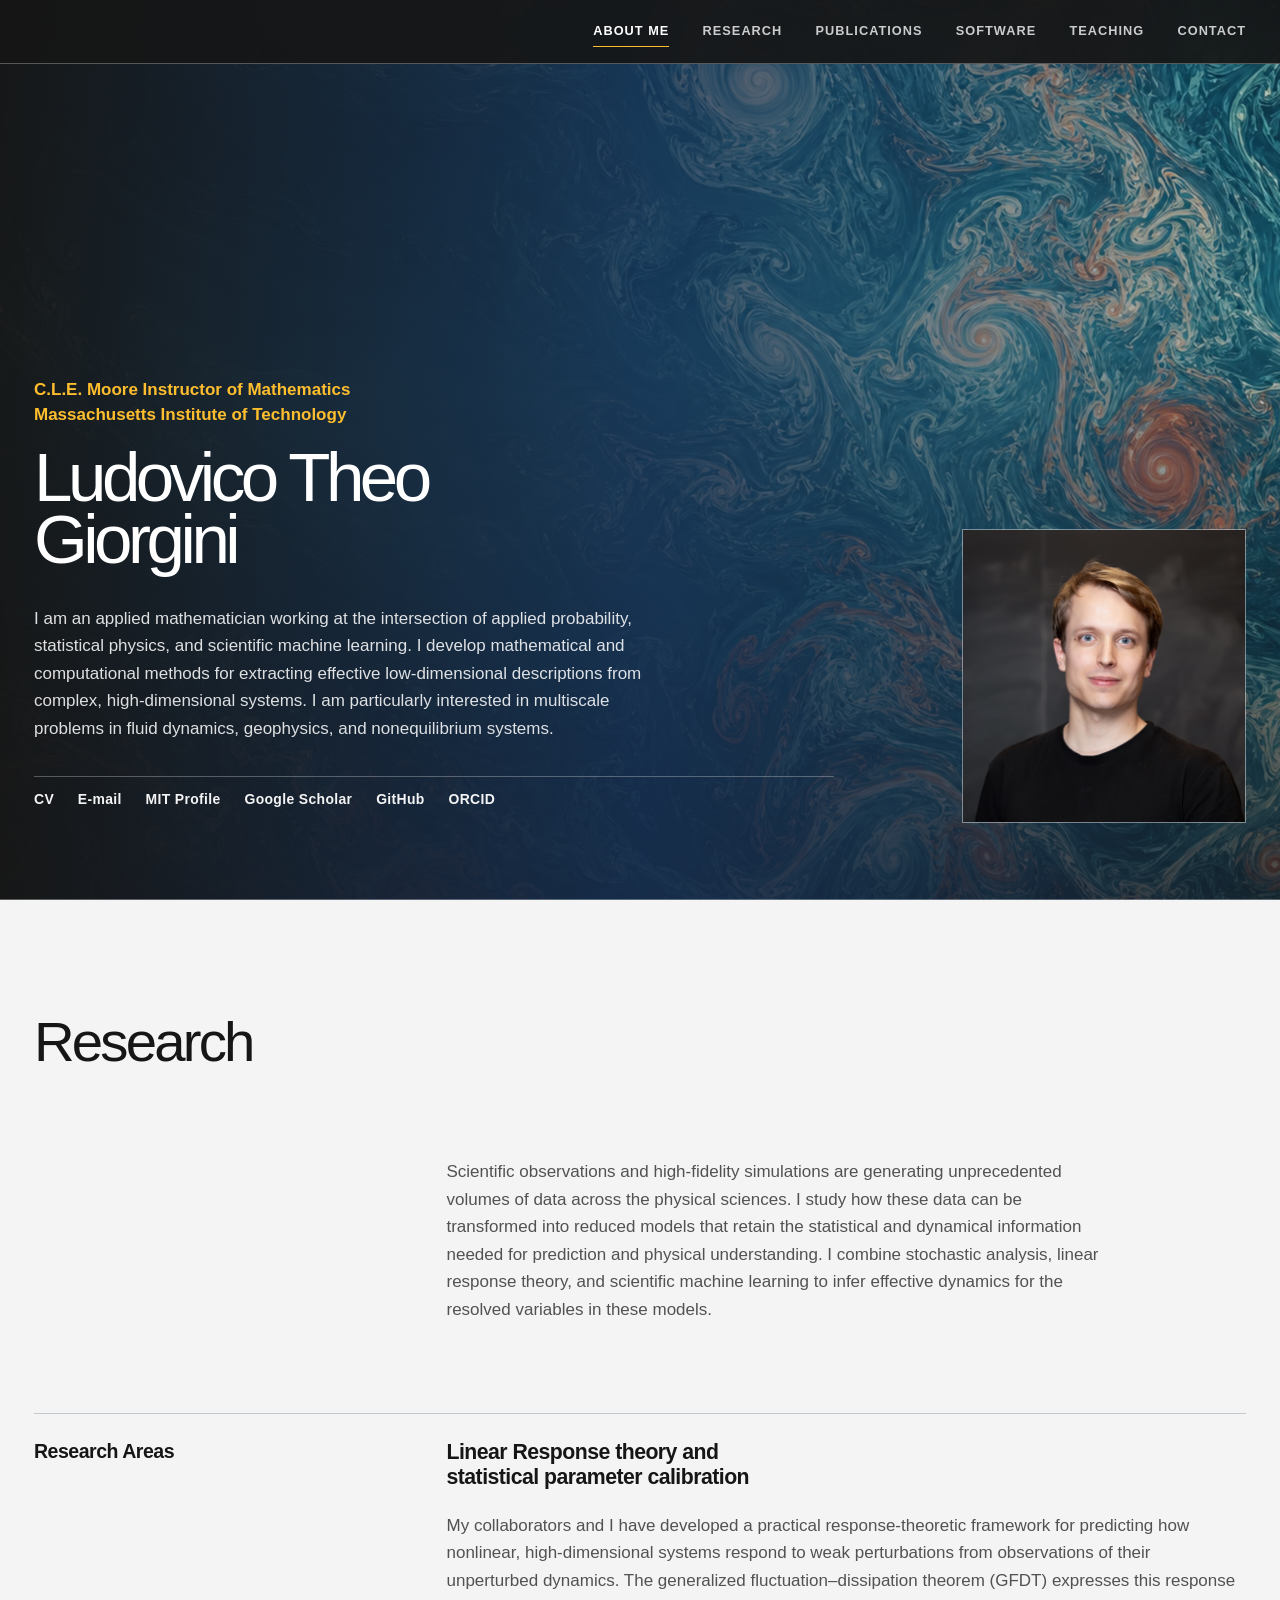
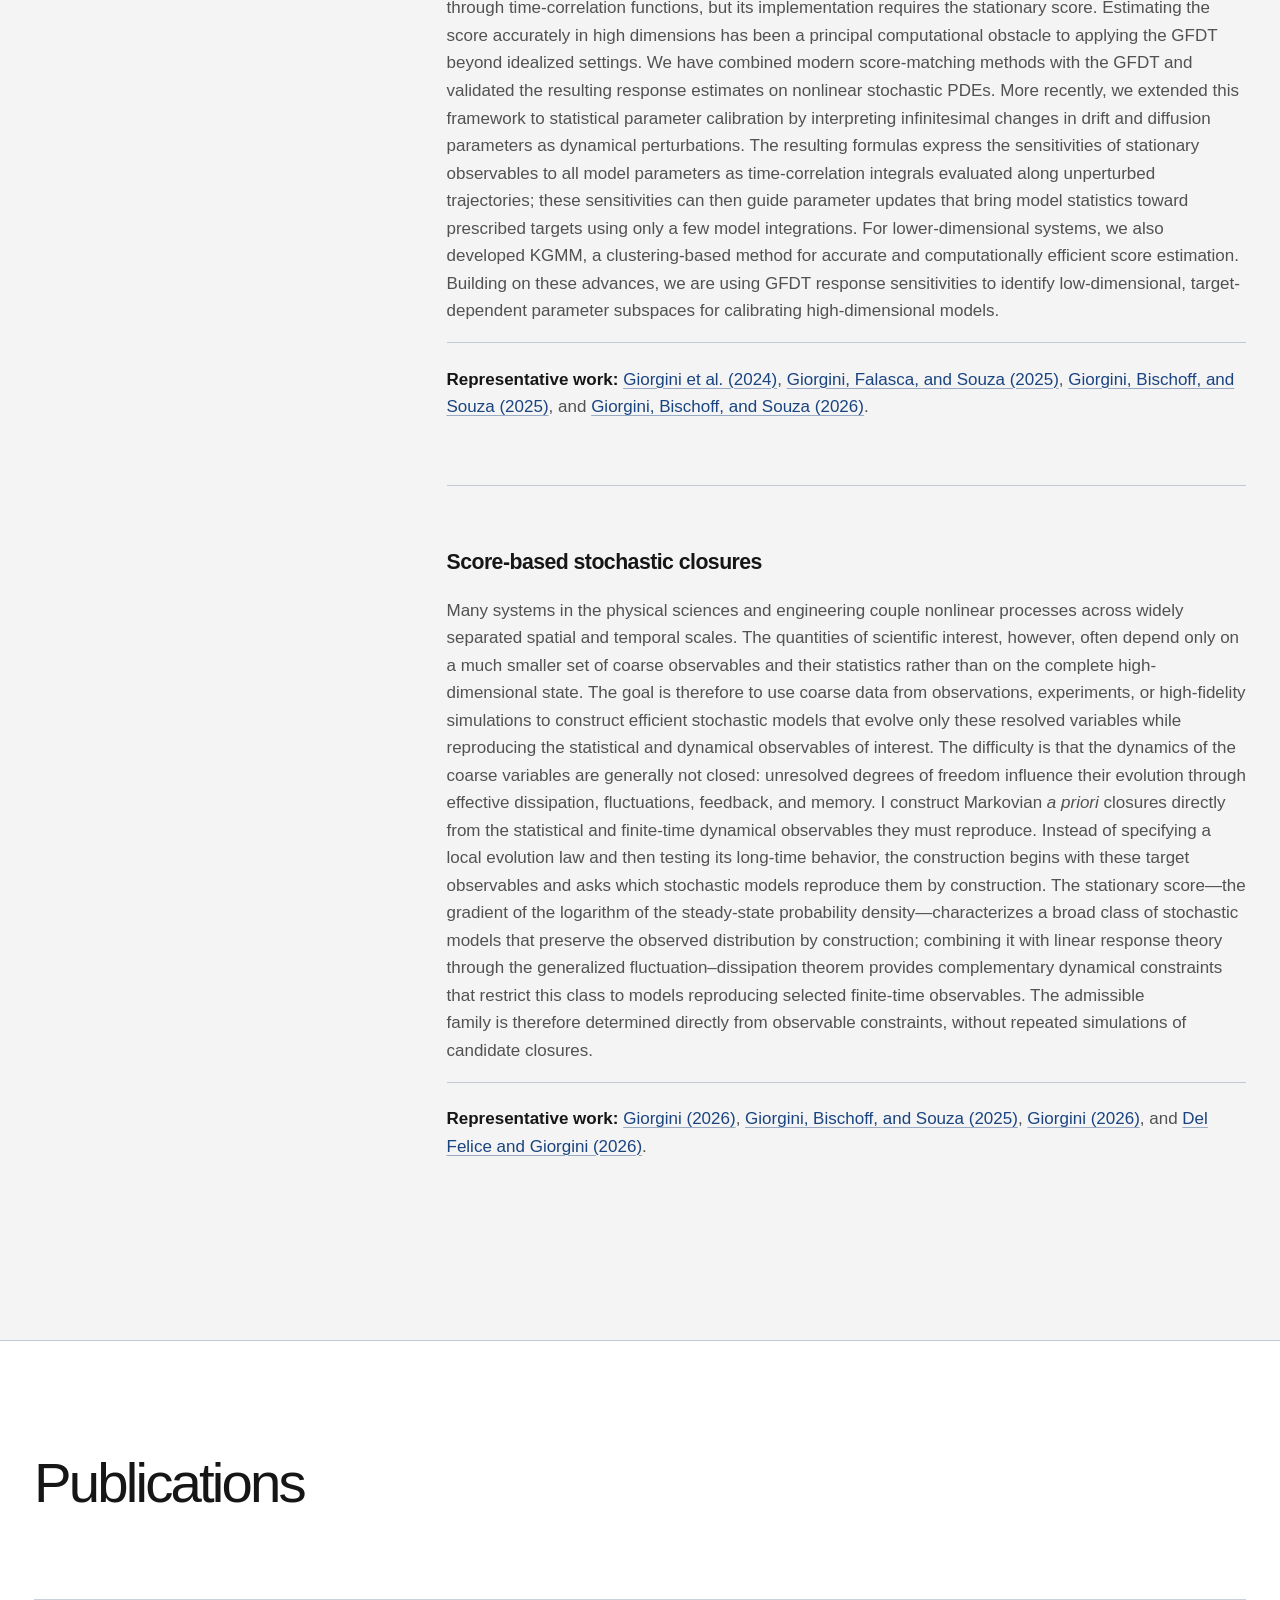
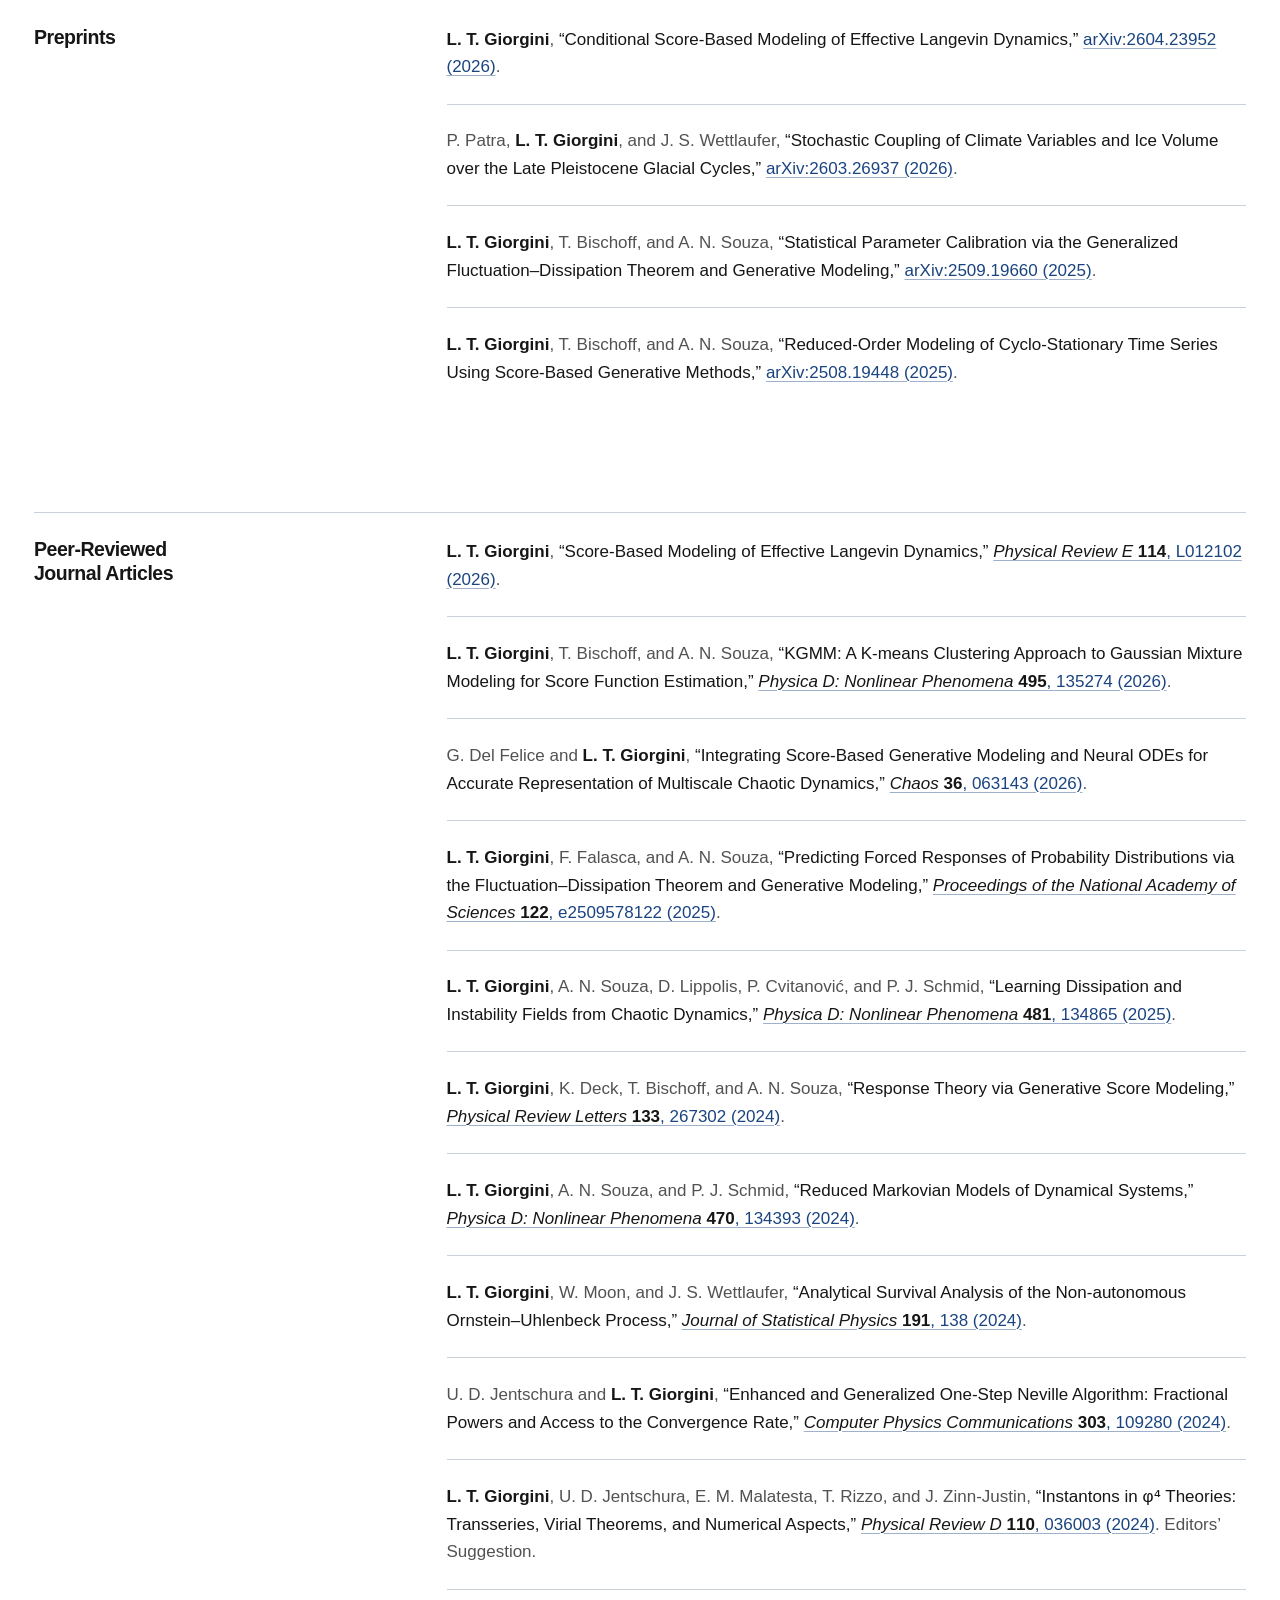
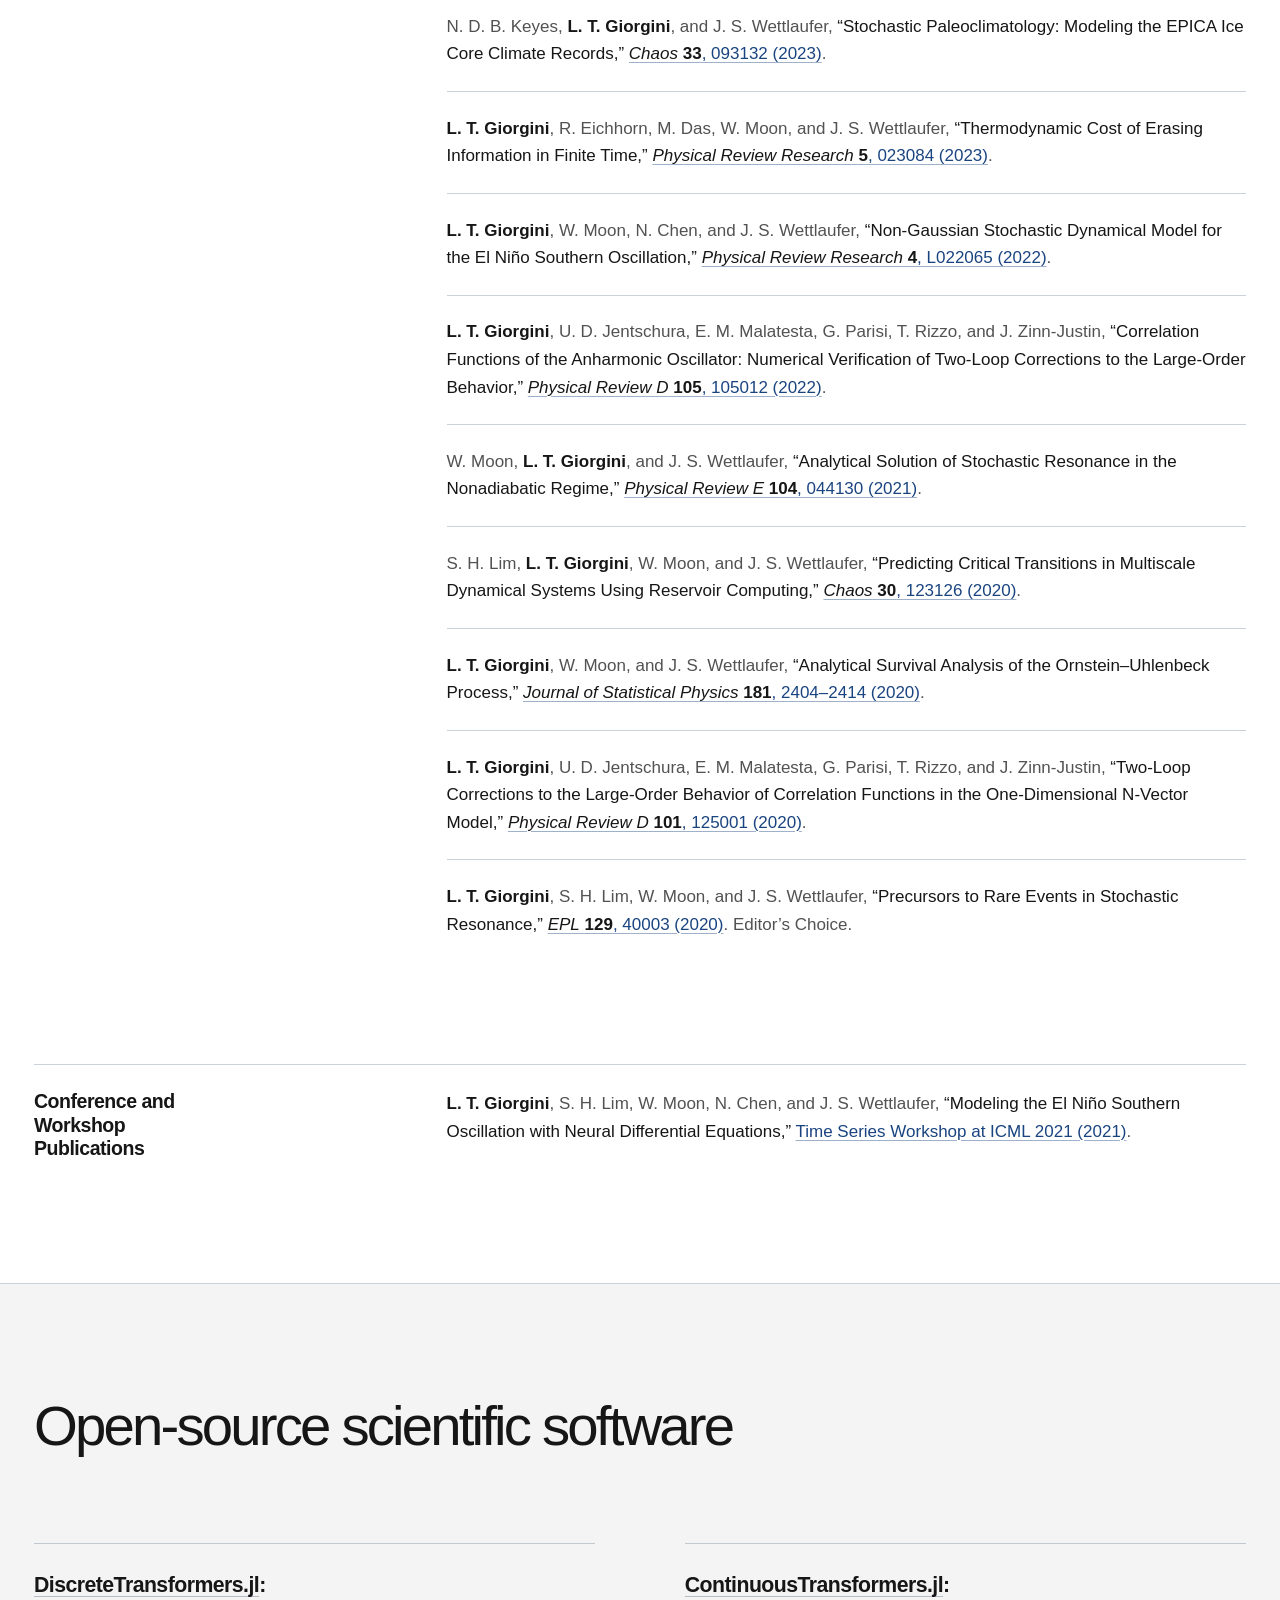
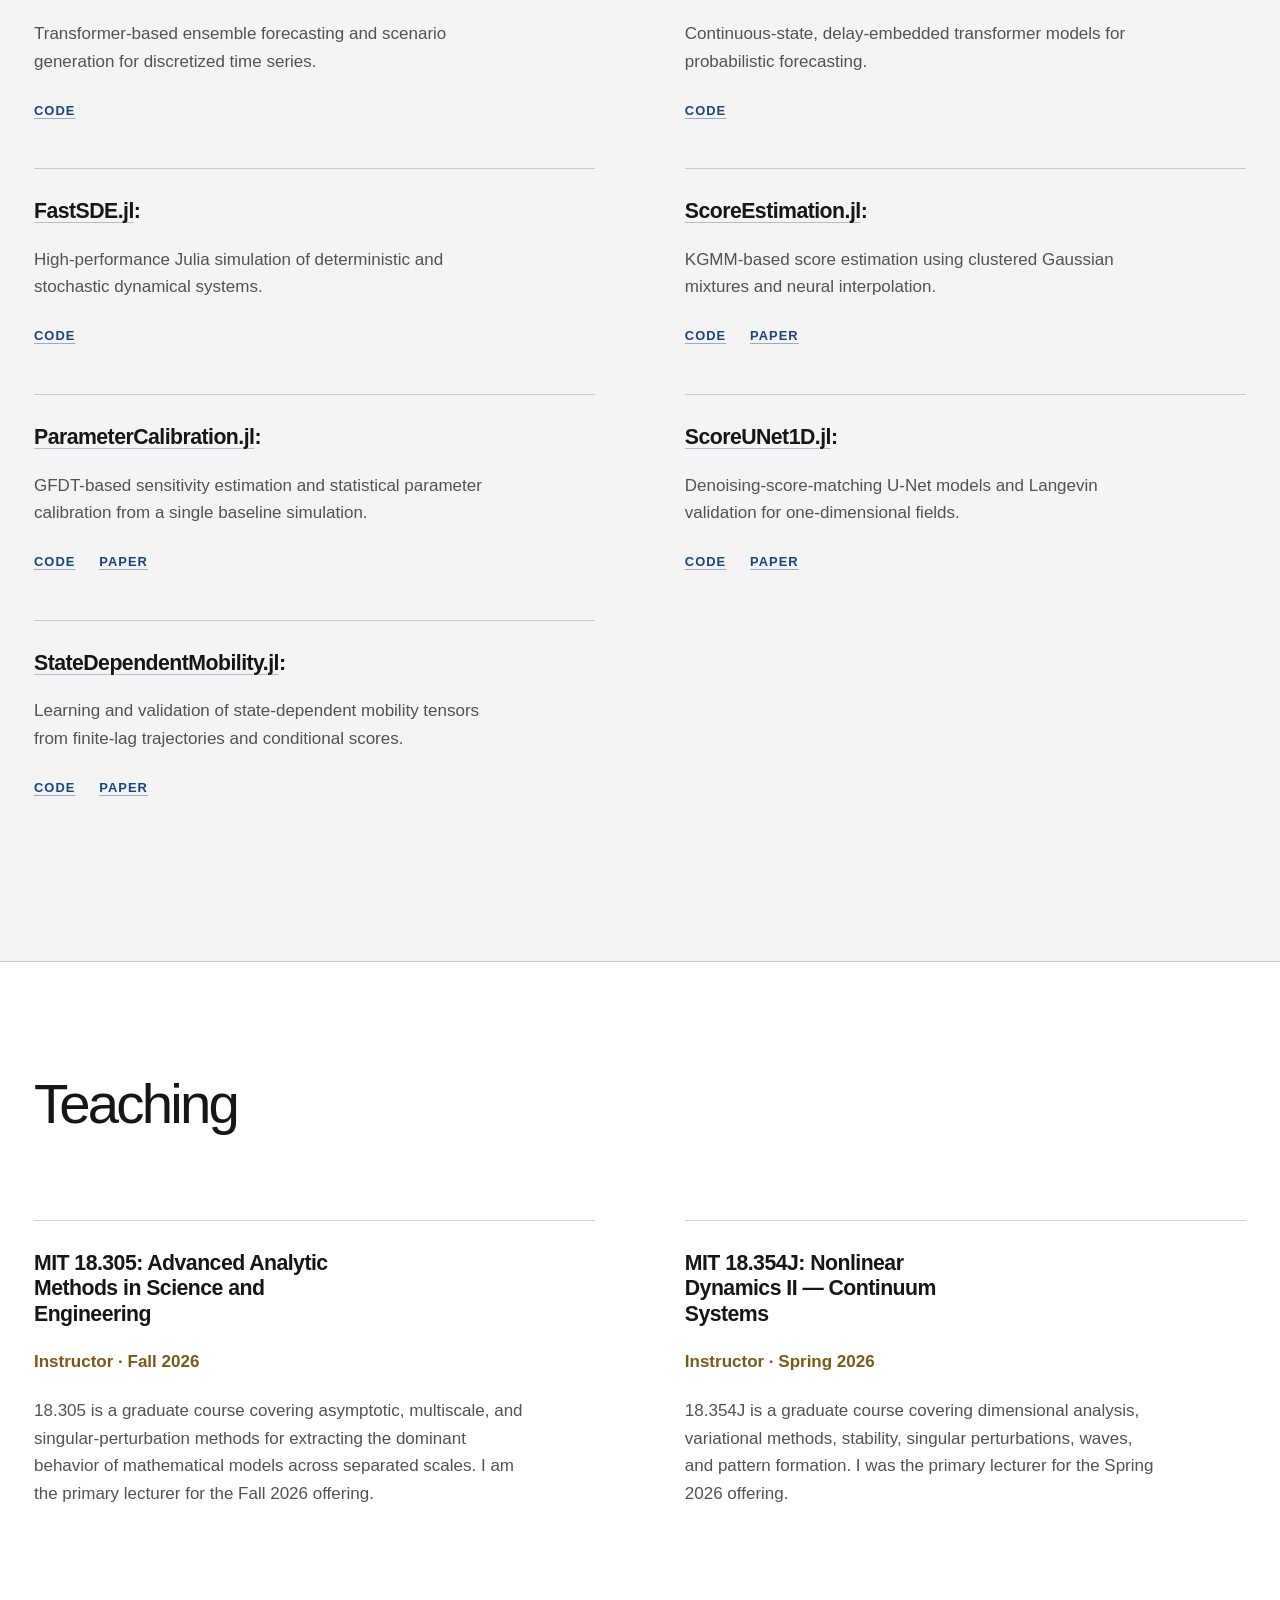
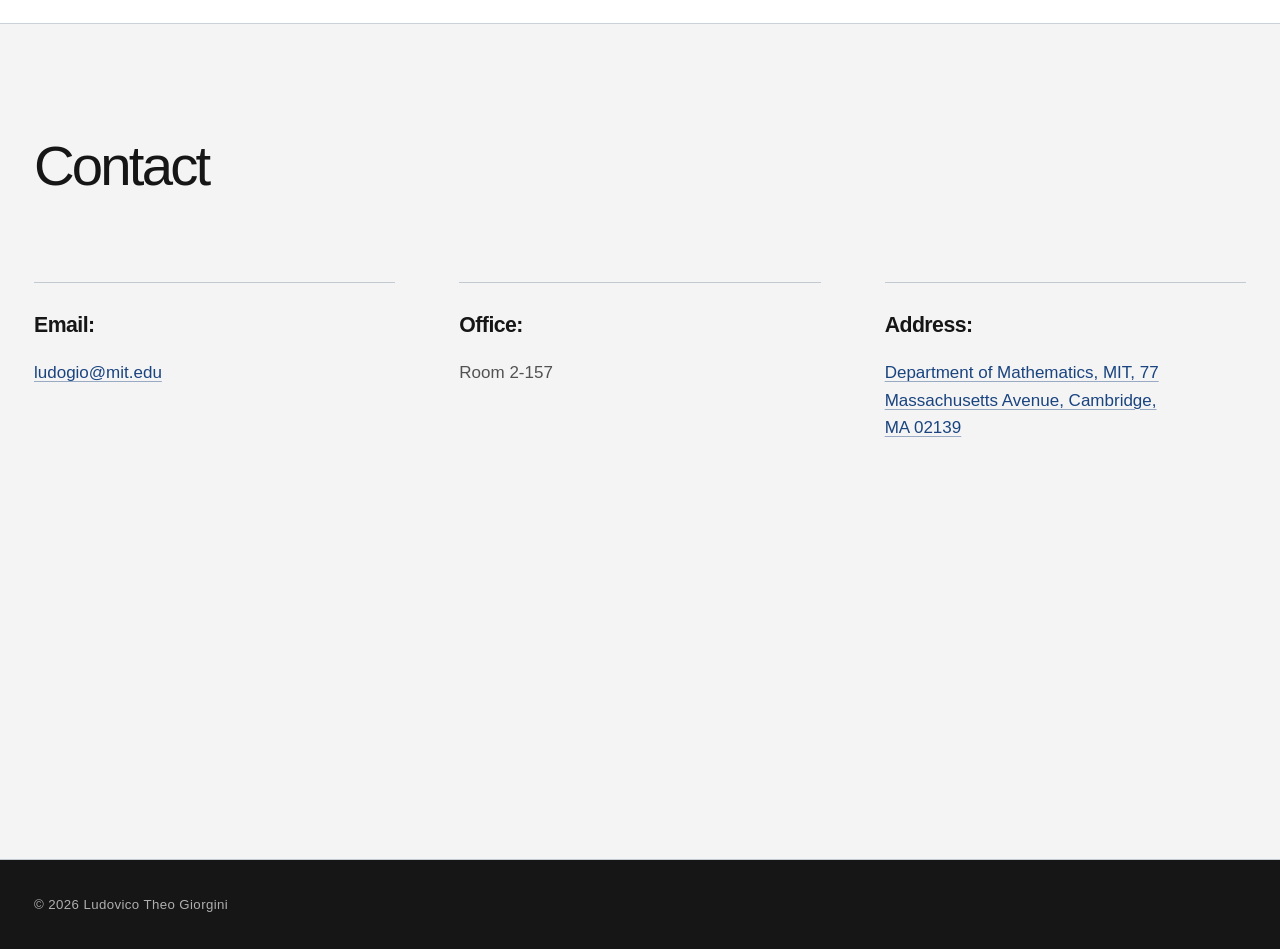
==== commit ce2e4277: "Update linear response research title" ====
--- a/index.html
+++ b/index.html
@@ -69,7 +69,7 @@
           <div class="research-list">
             <article class="research-direction">
               <div class="direction-label">
-                <h4>Response theory and statistical parameter calibration</h4>
+                <h4>Linear Response theory and statistical parameter calibration</h4>
               </div>
               <div class="direction-body">
                 <p>My collaborators and I have developed a practical response-theoretic framework for predicting how nonlinear, high-dimensional systems respond to weak perturbations from observations of their unperturbed dynamics. The generalized fluctuation–dissipation theorem (GFDT) expresses this response through time-correlation functions, but its implementation requires the stationary score. Estimating the score accurately in high dimensions has been a principal computational obstacle to applying the GFDT beyond idealized settings. We have combined modern score-matching methods with the GFDT and validated the resulting response estimates on nonlinear stochastic PDEs. More recently, we extended this framework to statistical parameter calibration by interpreting infinitesimal changes in drift and diffusion parameters as dynamical perturbations. The resulting formulas express the sensitivities of stationary observables to all model parameters as time-correlation integrals evaluated along unperturbed trajectories; these sensitivities can then guide parameter updates that bring model statistics toward prescribed targets using only a few model integrations. For lower-dimensional systems, we also developed KGMM, a clustering-based method for accurate and computationally efficient score estimation. Building on these advances, we are using GFDT response sensitivities to identify low-dimensional, target-dependent parameter subspaces for calibrating high-dimensional models.</p>
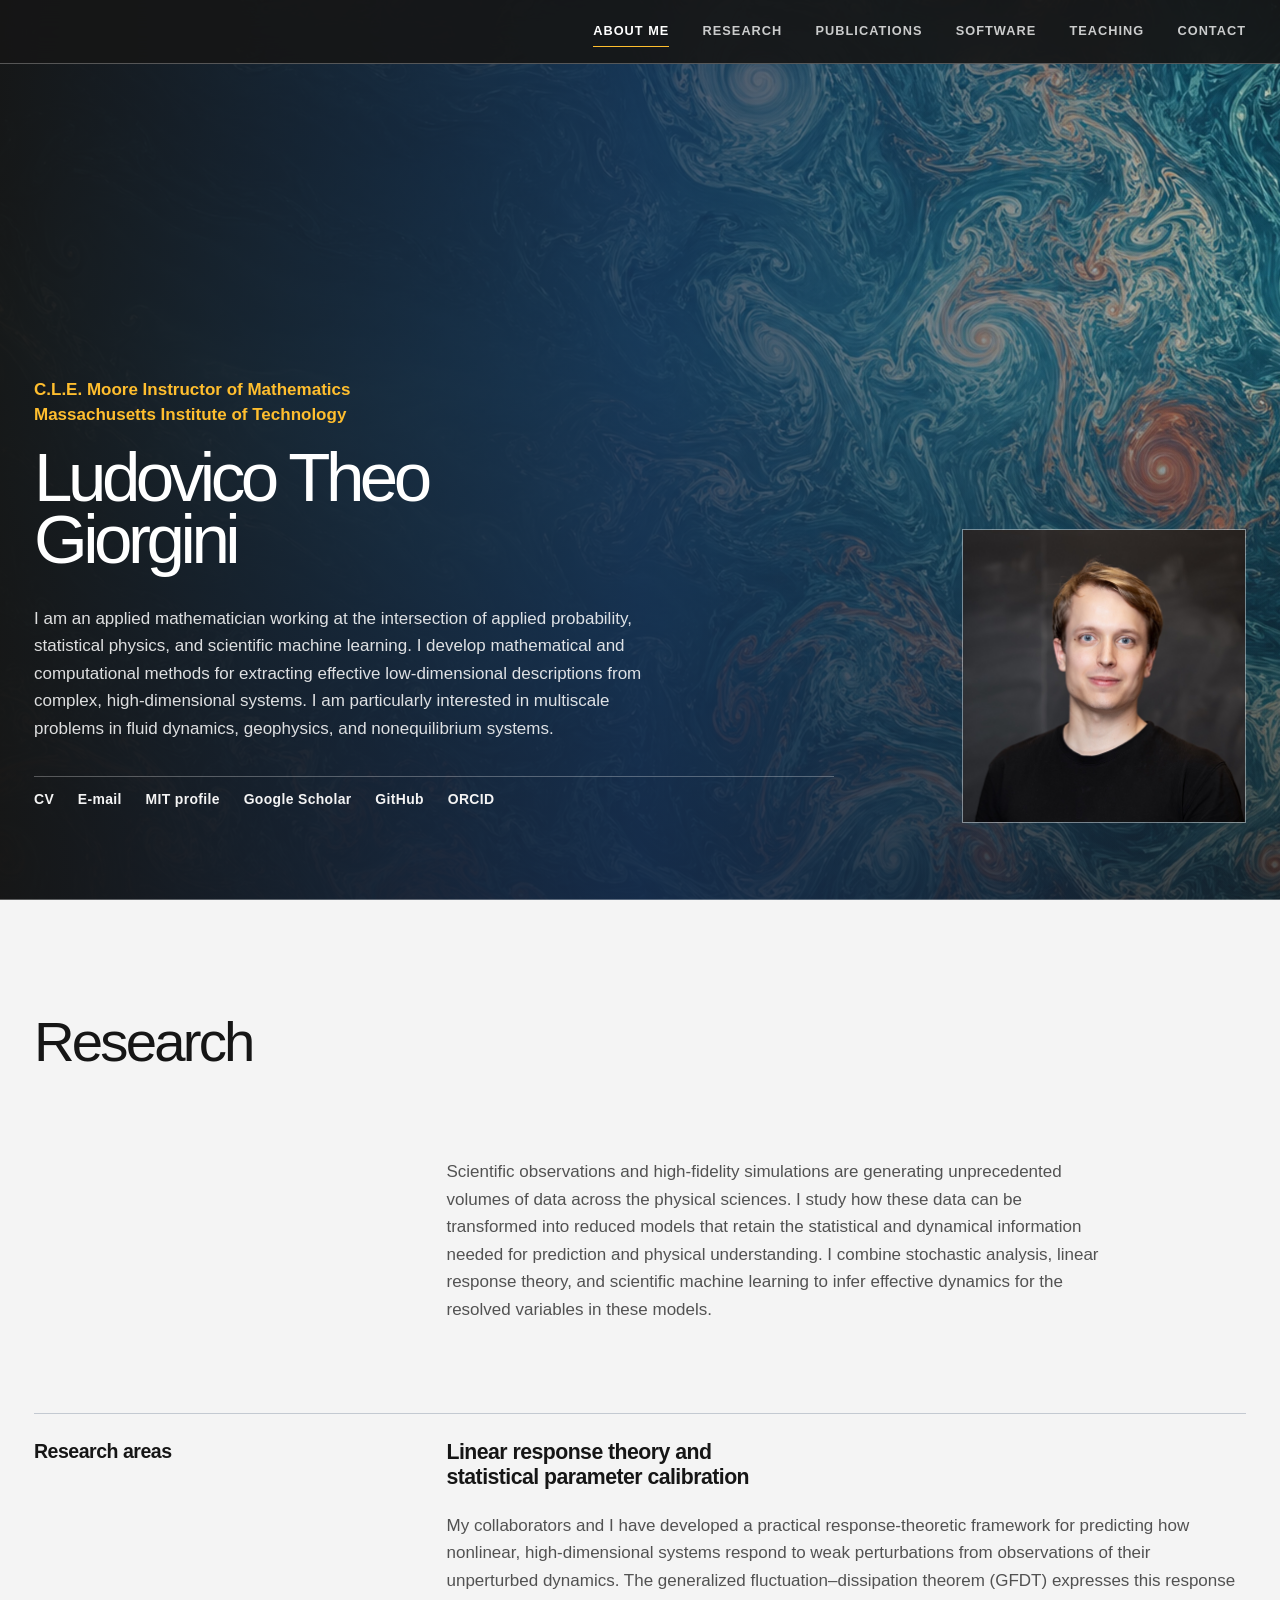
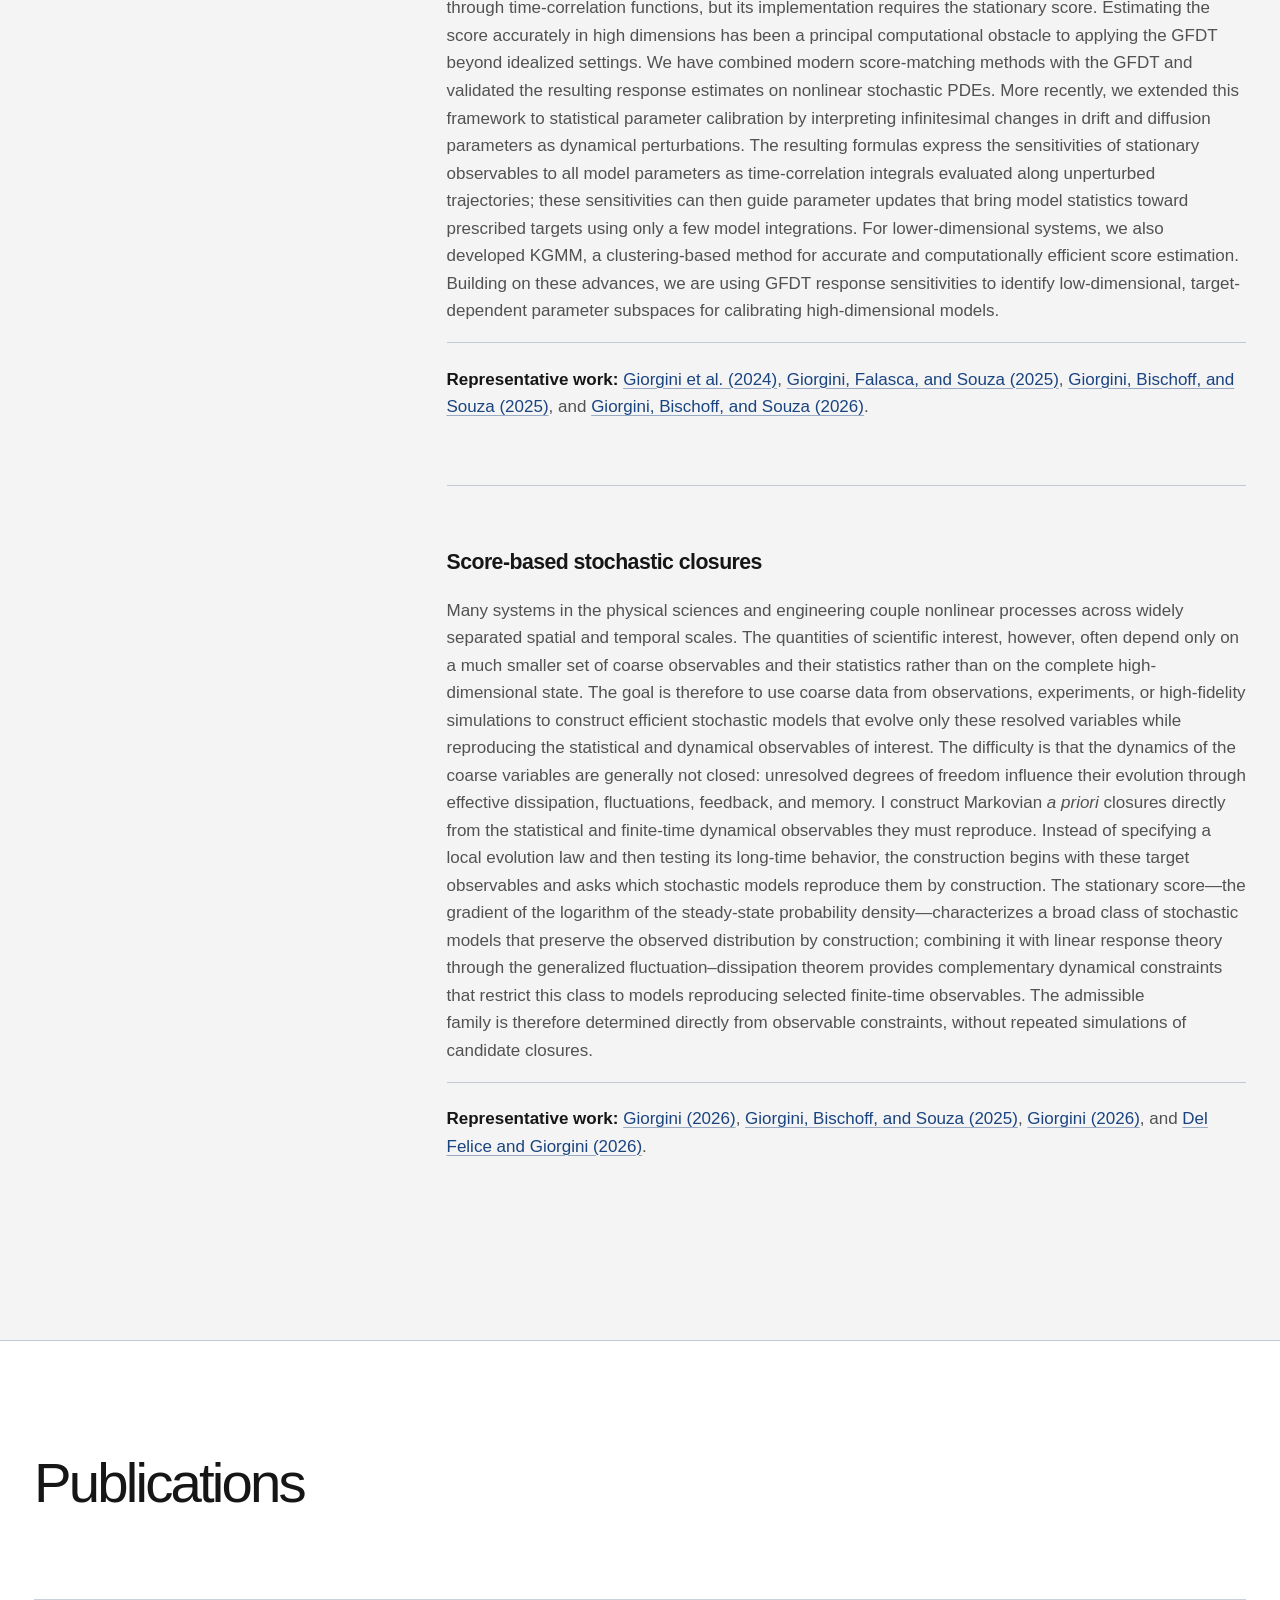
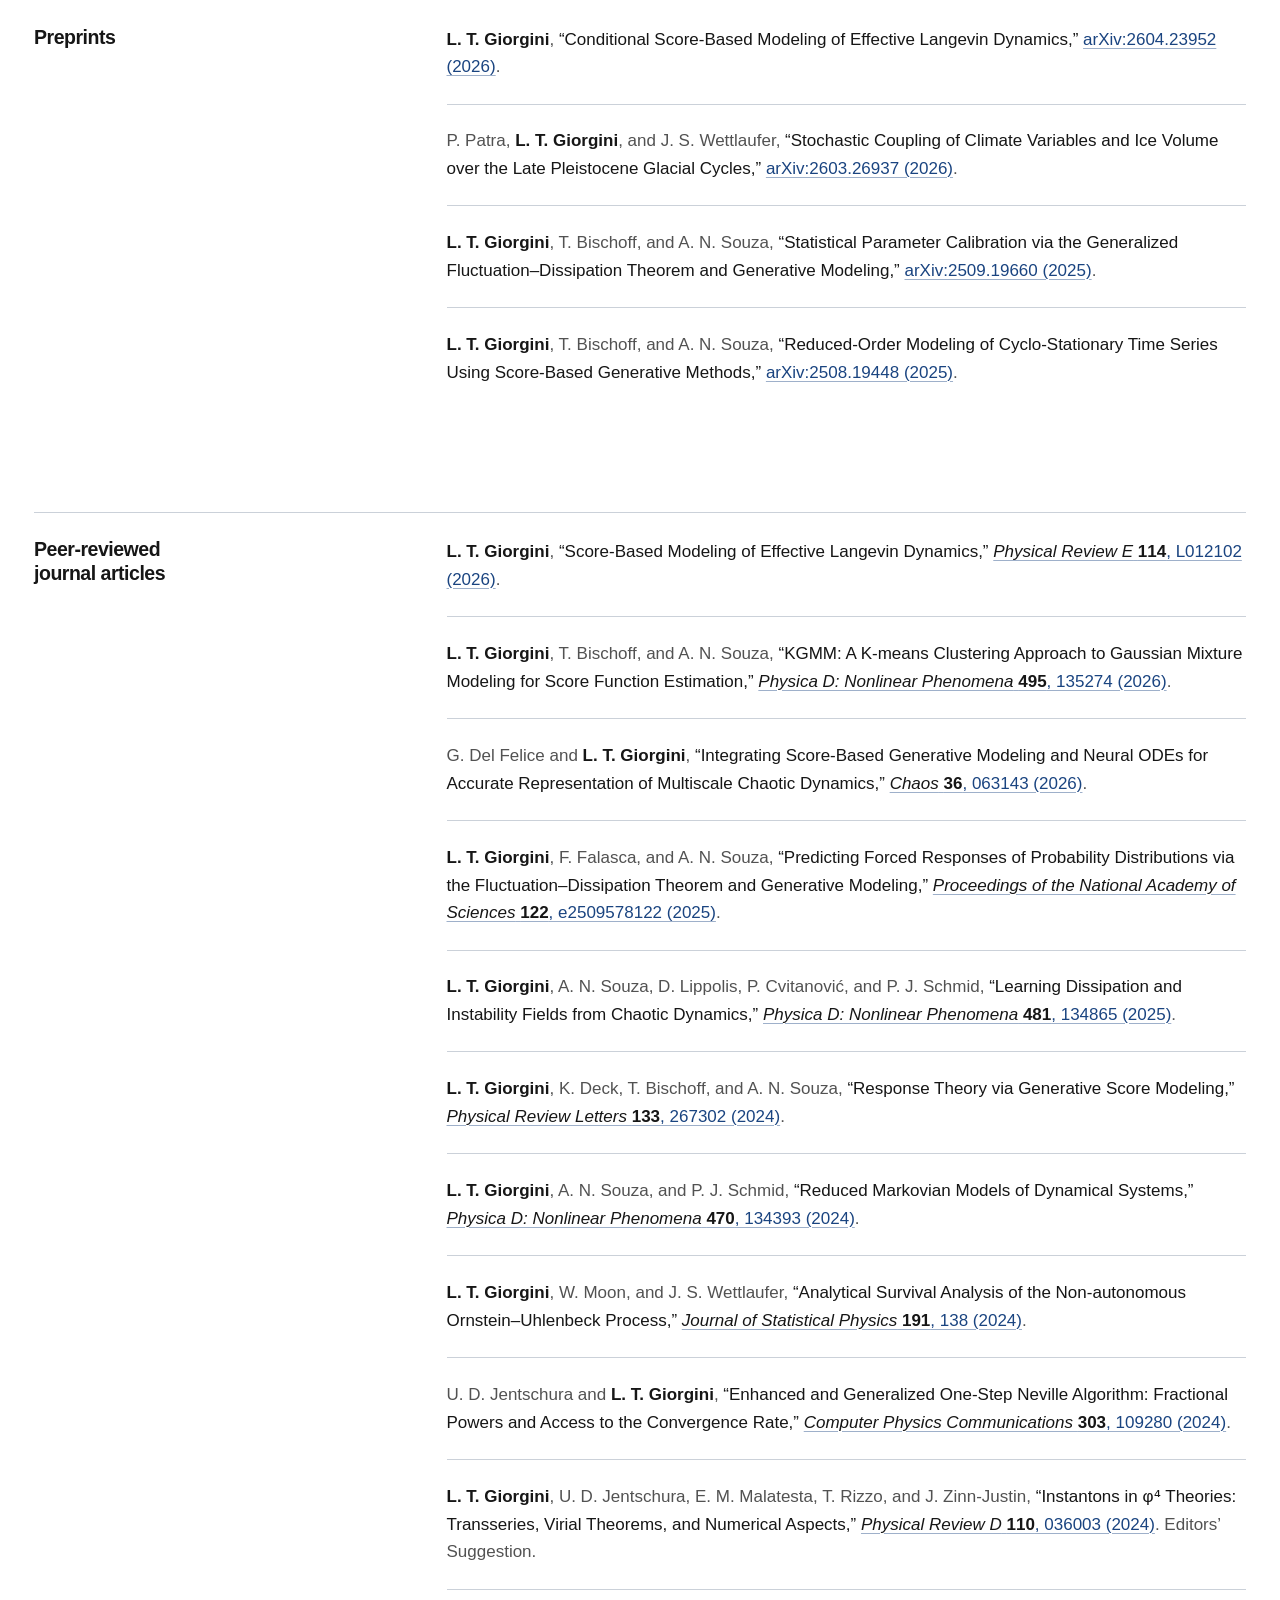
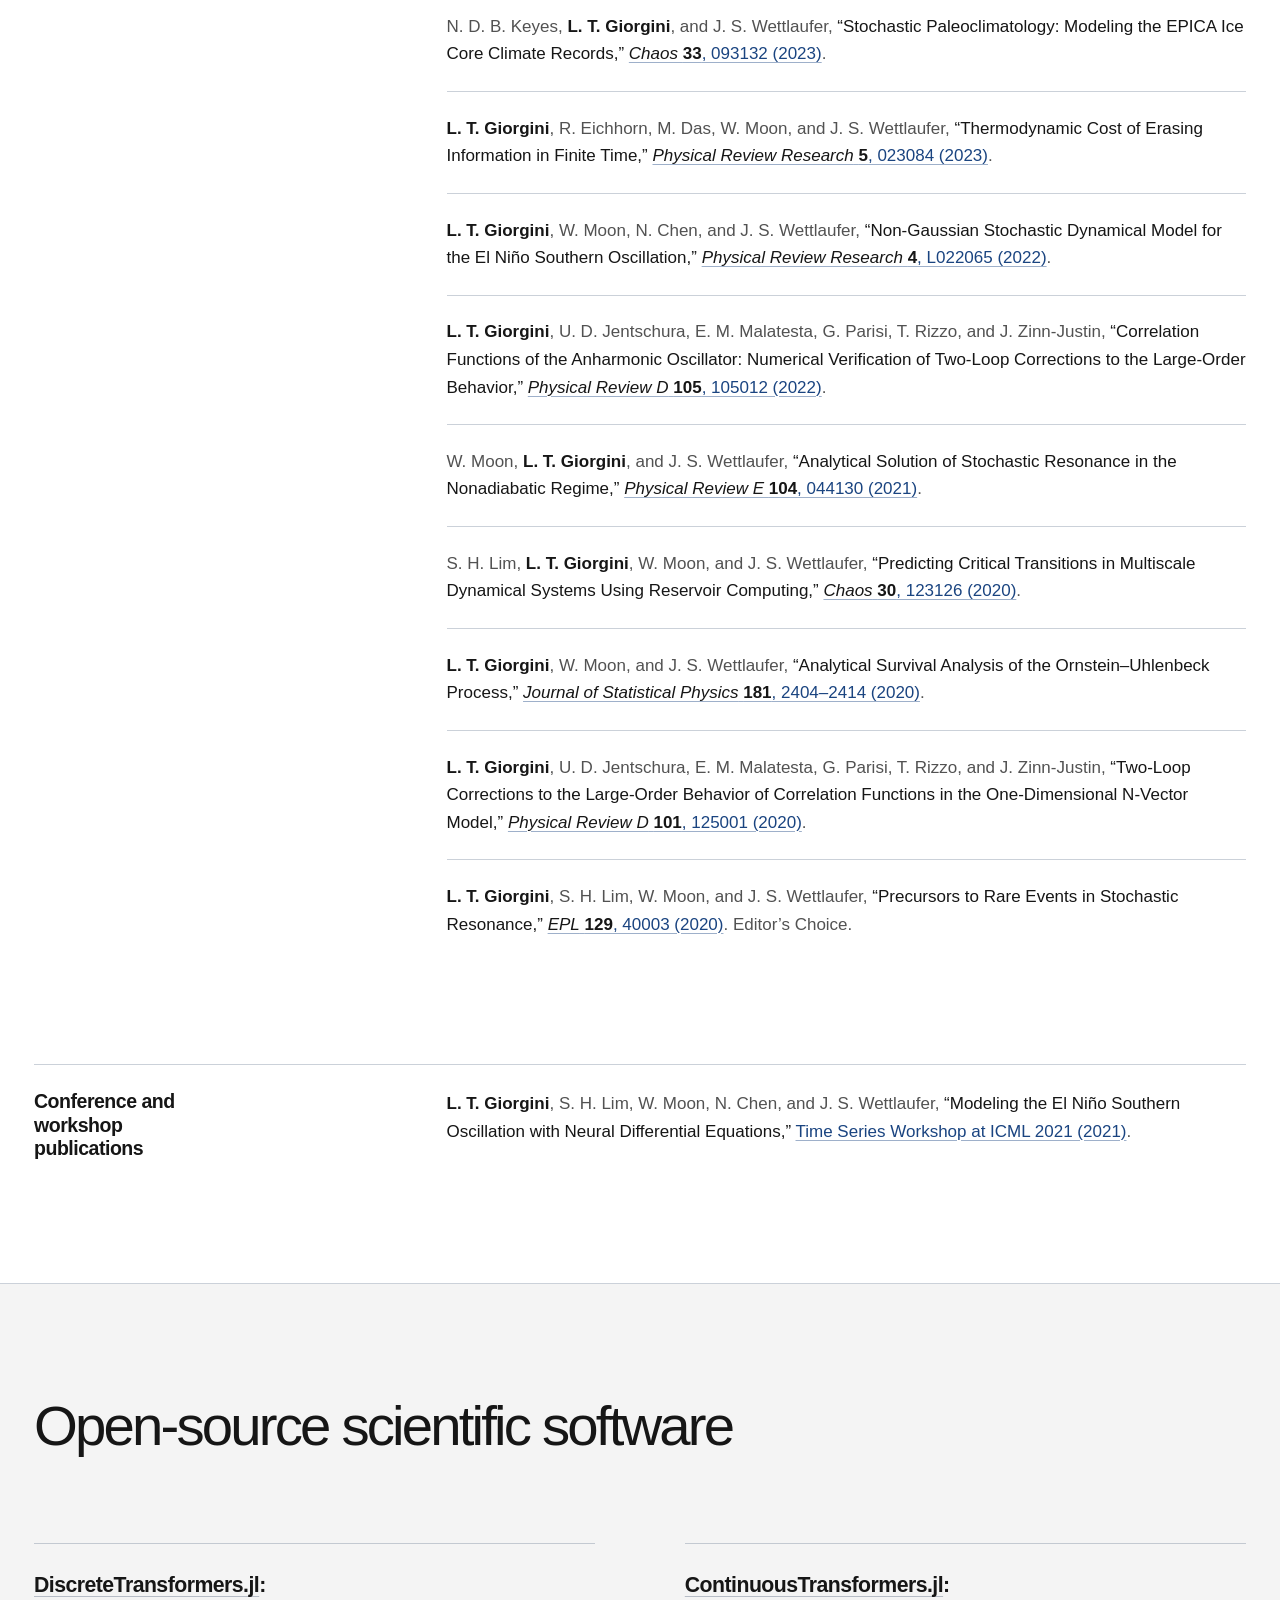
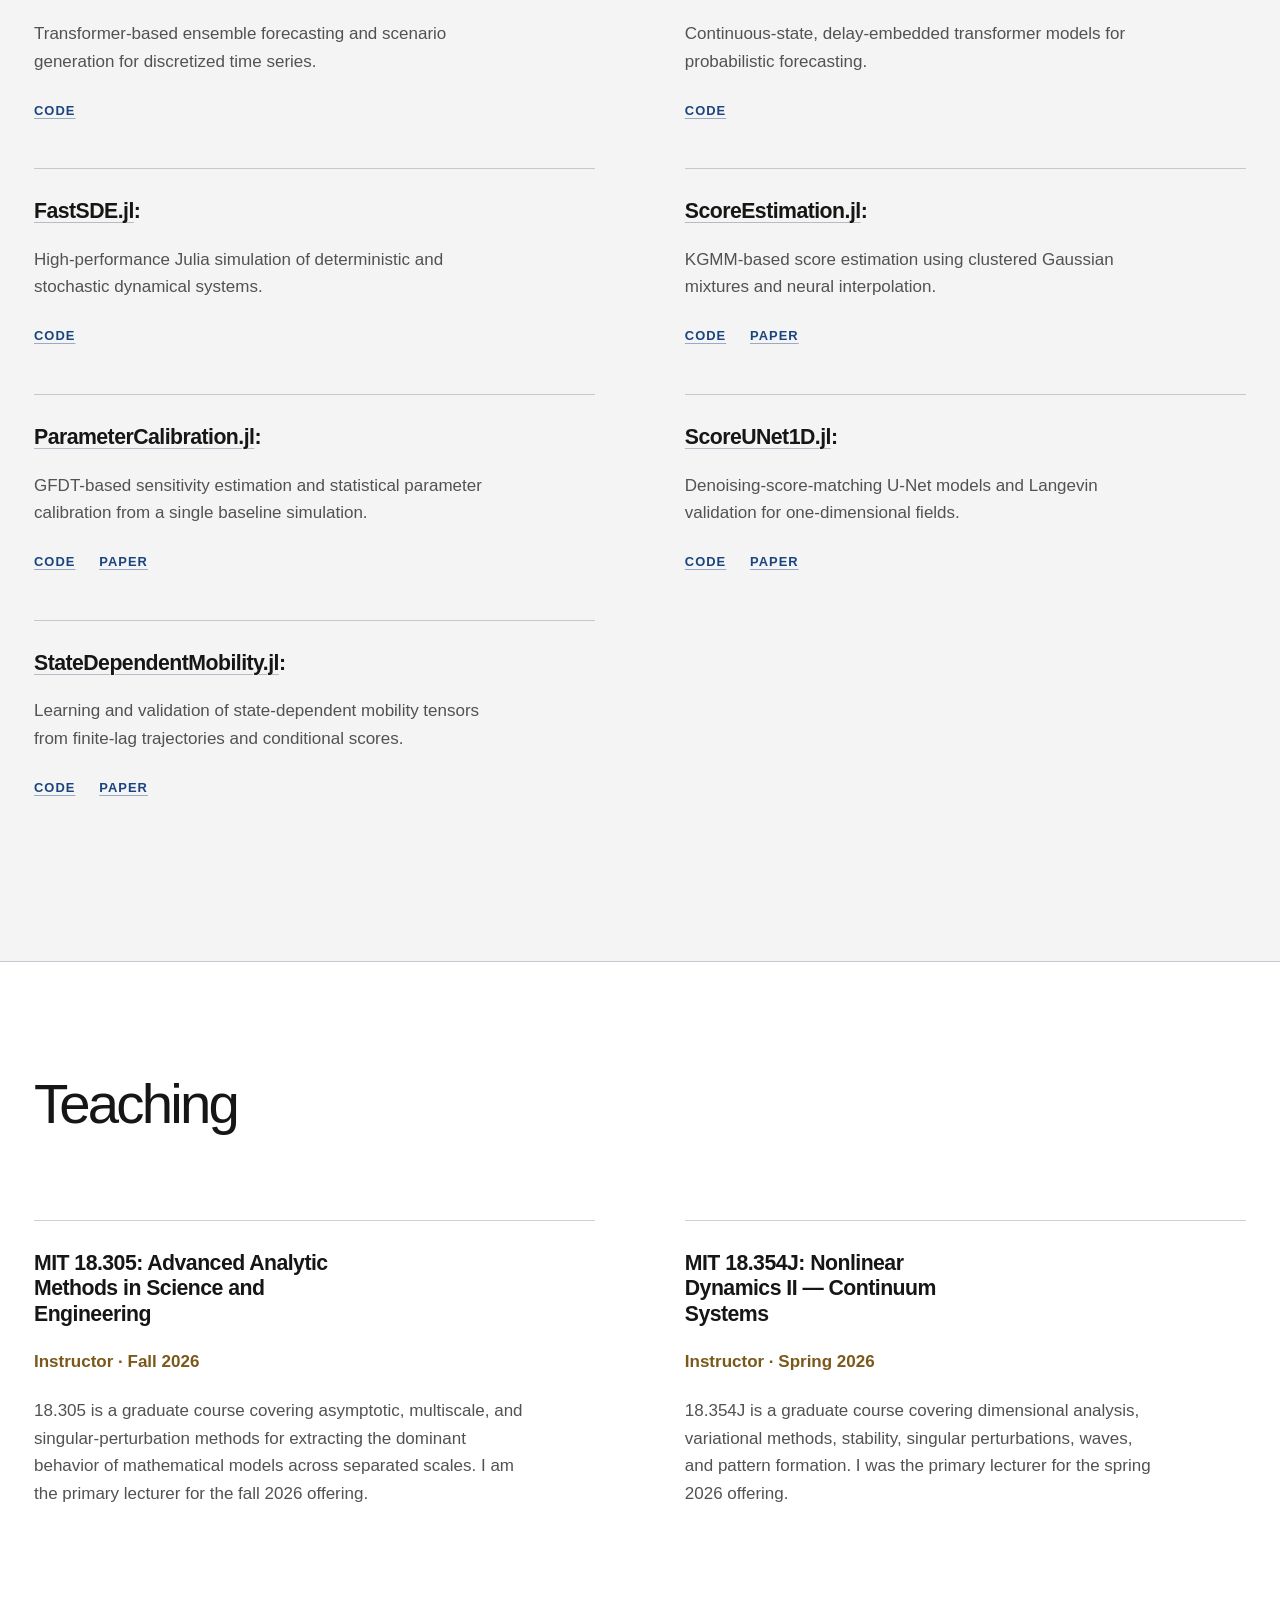
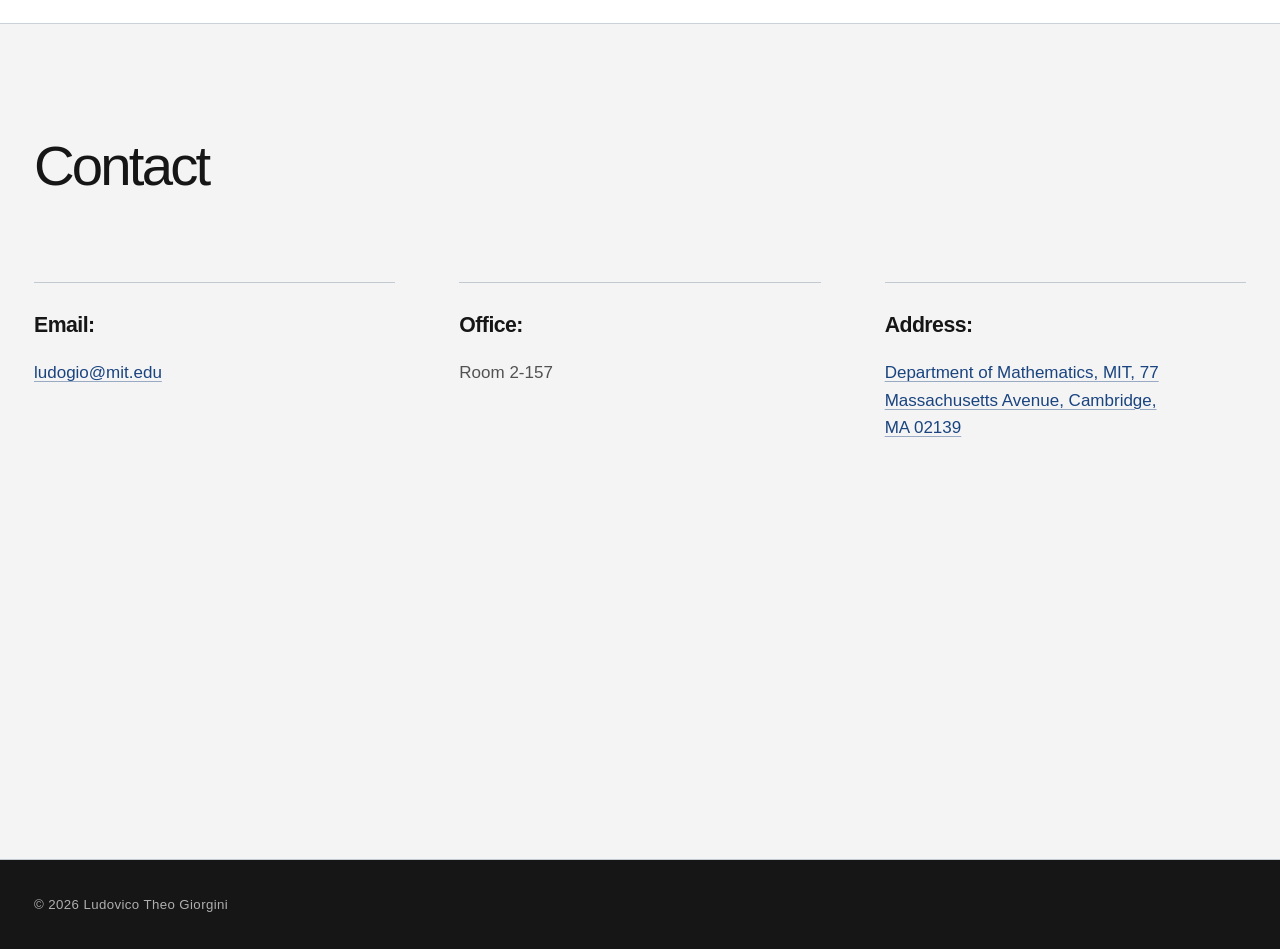
==== commit 3b788b86: "Normalize website capitalization" ====
--- a/index.html
+++ b/index.html
@@ -12,18 +12,18 @@
   <link rel="preload" as="image" href="assets/fluid-vorticity-hero-mobile.webp" type="image/webp" media="(max-width: 700px)">
 
   <meta property="og:type" content="website">
-  <meta property="og:title" content="Ludovico Theo Giorgini | Applied Mathematics and Scientific Machine Learning">
+  <meta property="og:title" content="Ludovico Theo Giorgini">
   <meta property="og:description" content="Scientific observations and high-fidelity simulations are generating unprecedented volumes of data across the physical sciences.">
   <meta property="og:url" content="https://ludogiorgi.github.io/">
   <meta property="og:image" content="https://ludogiorgi.github.io/assets/social-preview.png">
   <meta property="og:image:width" content="1733">
   <meta property="og:image:height" content="908">
-  <meta property="og:image:alt" content="Ludovico Theo Giorgini | Applied Mathematics and Scientific Machine Learning">
+  <meta property="og:image:alt" content="Ludovico Theo Giorgini">
   <meta name="twitter:card" content="summary_large_image">
-  <meta name="twitter:title" content="Ludovico Theo Giorgini | Applied Mathematics and Scientific Machine Learning">
+  <meta name="twitter:title" content="Ludovico Theo Giorgini">
   <meta name="twitter:description" content="Scientific observations and high-fidelity simulations are generating unprecedented volumes of data across the physical sciences.">
   <meta name="twitter:image" content="https://ludogiorgi.github.io/assets/social-preview.png">
-  <meta name="twitter:image:alt" content="Ludovico Theo Giorgini | Applied Mathematics and Scientific Machine Learning">
+  <meta name="twitter:image:alt" content="Ludovico Theo Giorgini">
 
   <title>Ludovico Theo Giorgini</title>
   <link rel="stylesheet" href="styles.css">
@@ -40,7 +40,7 @@
         <div class="hero-links">
           <a class="hero-link" href="cv.pdf">CV</a>
           <a class="hero-link" href="mailto:ludogio@mit.edu">E-mail</a>
-          <a class="hero-link" href="https://math.mit.edu/directory/profile.html?pid=2704">MIT Profile</a>
+          <a class="hero-link" href="https://math.mit.edu/directory/profile.html?pid=2704">MIT profile</a>
           <a class="hero-link" href="https://scholar.google.com/citations?user=DA5vUj0AAAAJ">Google Scholar</a>
           <a class="hero-link" href="https://github.com/ludogiorgi">GitHub</a>
           <a class="hero-link" href="https://orcid.org/0000-0003-1641-9087">ORCID</a>
@@ -65,11 +65,11 @@
         <p class="section-intro">Scientific observations and high-fidelity simulations are generating unprecedented volumes of data across the physical sciences. I study how these data can be transformed into reduced models that retain the statistical and dynamical information needed for prediction and physical understanding. I combine stochastic analysis, linear response theory, and scientific machine learning to infer effective dynamics for the resolved variables in these models.</p>
 
         <div class="content-group research-group">
-          <h3 class="subsection-title">Research Areas</h3>
+          <h3 class="subsection-title">Research areas</h3>
           <div class="research-list">
             <article class="research-direction">
               <div class="direction-label">
-                <h4>Linear Response theory and statistical parameter calibration</h4>
+                <h4>Linear response theory and statistical parameter calibration</h4>
               </div>
               <div class="direction-body">
                 <p>My collaborators and I have developed a practical response-theoretic framework for predicting how nonlinear, high-dimensional systems respond to weak perturbations from observations of their unperturbed dynamics. The generalized fluctuation–dissipation theorem (GFDT) expresses this response through time-correlation functions, but its implementation requires the stationary score. Estimating the score accurately in high dimensions has been a principal computational obstacle to applying the GFDT beyond idealized settings. We have combined modern score-matching methods with the GFDT and validated the resulting response estimates on nonlinear stochastic PDEs. More recently, we extended this framework to statistical parameter calibration by interpreting infinitesimal changes in drift and diffusion parameters as dynamical perturbations. The resulting formulas express the sensitivities of stationary observables to all model parameters as time-correlation integrals evaluated along unperturbed trajectories; these sensitivities can then guide parameter updates that bring model statistics toward prescribed targets using only a few model integrations. For lower-dimensional systems, we also developed KGMM, a clustering-based method for accurate and computationally efficient score estimation. Building on these advances, we are using GFDT response sensitivities to identify low-dimensional, target-dependent parameter subspaces for calibrating high-dimensional models.</p>
@@ -106,7 +106,7 @@
         </div>
 
         <div class="publication-group">
-          <h3>Peer-Reviewed Journal Articles</h3>
+          <h3>Peer-reviewed journal articles</h3>
           <ol class="publication-list">
             <li><strong>L. T. Giorgini</strong>, <span class="publication-title">“Score-Based Modeling of Effective Langevin Dynamics,”</span> <a href="https://doi.org/10.1103/6qpv-lqmt"><em>Physical Review E</em> <strong>114</strong>, L012102 (2026)</a>.</li>
             <li><strong>L. T. Giorgini</strong>, T. Bischoff, and A. N. Souza, <span class="publication-title">“KGMM: A K-means Clustering Approach to Gaussian Mixture Modeling for Score Function Estimation,”</span> <a href="https://doi.org/10.1016/j.physd.2026.135274"><em>Physica D: Nonlinear Phenomena</em> <strong>495</strong>, 135274 (2026)</a>.</li>
@@ -131,7 +131,7 @@
         </div>
 
         <div class="publication-group">
-          <h3>Conference and Workshop Publications</h3>
+          <h3>Conference and workshop publications</h3>
           <ol class="publication-list">
             <li><strong>L. T. Giorgini</strong>, S. H. Lim, W. Moon, N. Chen, and J. S. Wettlaufer, <span class="publication-title">“Modeling the El Niño Southern Oscillation with Neural Differential Equations,”</span> <a href="https://roseyu.com/time-series-workshop/submissions/2021/TSW-ICML2021_paper_19.pdf">Time Series Workshop at ICML 2021 (2021)</a>.</li>
           </ol>
@@ -201,12 +201,12 @@
           <article class="course-card">
             <h3>MIT 18.305: Advanced Analytic Methods in Science and Engineering</h3>
             <p class="course-meta"><strong>Instructor · Fall 2026</strong></p>
-            <p>18.305 is a graduate course covering asymptotic, multiscale, and singular-perturbation methods for extracting the dominant behavior of mathematical models across separated scales. I am the primary lecturer for the Fall 2026 offering.</p>
+            <p>18.305 is a graduate course covering asymptotic, multiscale, and singular-perturbation methods for extracting the dominant behavior of mathematical models across separated scales. I am the primary lecturer for the fall 2026 offering.</p>
           </article>
           <article class="course-card">
             <h3>MIT 18.354J: Nonlinear Dynamics II — Continuum Systems</h3>
             <p class="course-meta"><strong>Instructor · Spring 2026</strong></p>
-            <p>18.354J is a graduate course covering dimensional analysis, variational methods, stability, singular perturbations, waves, and pattern formation. I was the primary lecturer for the Spring 2026 offering.</p>
+            <p>18.354J is a graduate course covering dimensional analysis, variational methods, stability, singular perturbations, waves, and pattern formation. I was the primary lecturer for the spring 2026 offering.</p>
           </article>
         </div>
       </div>
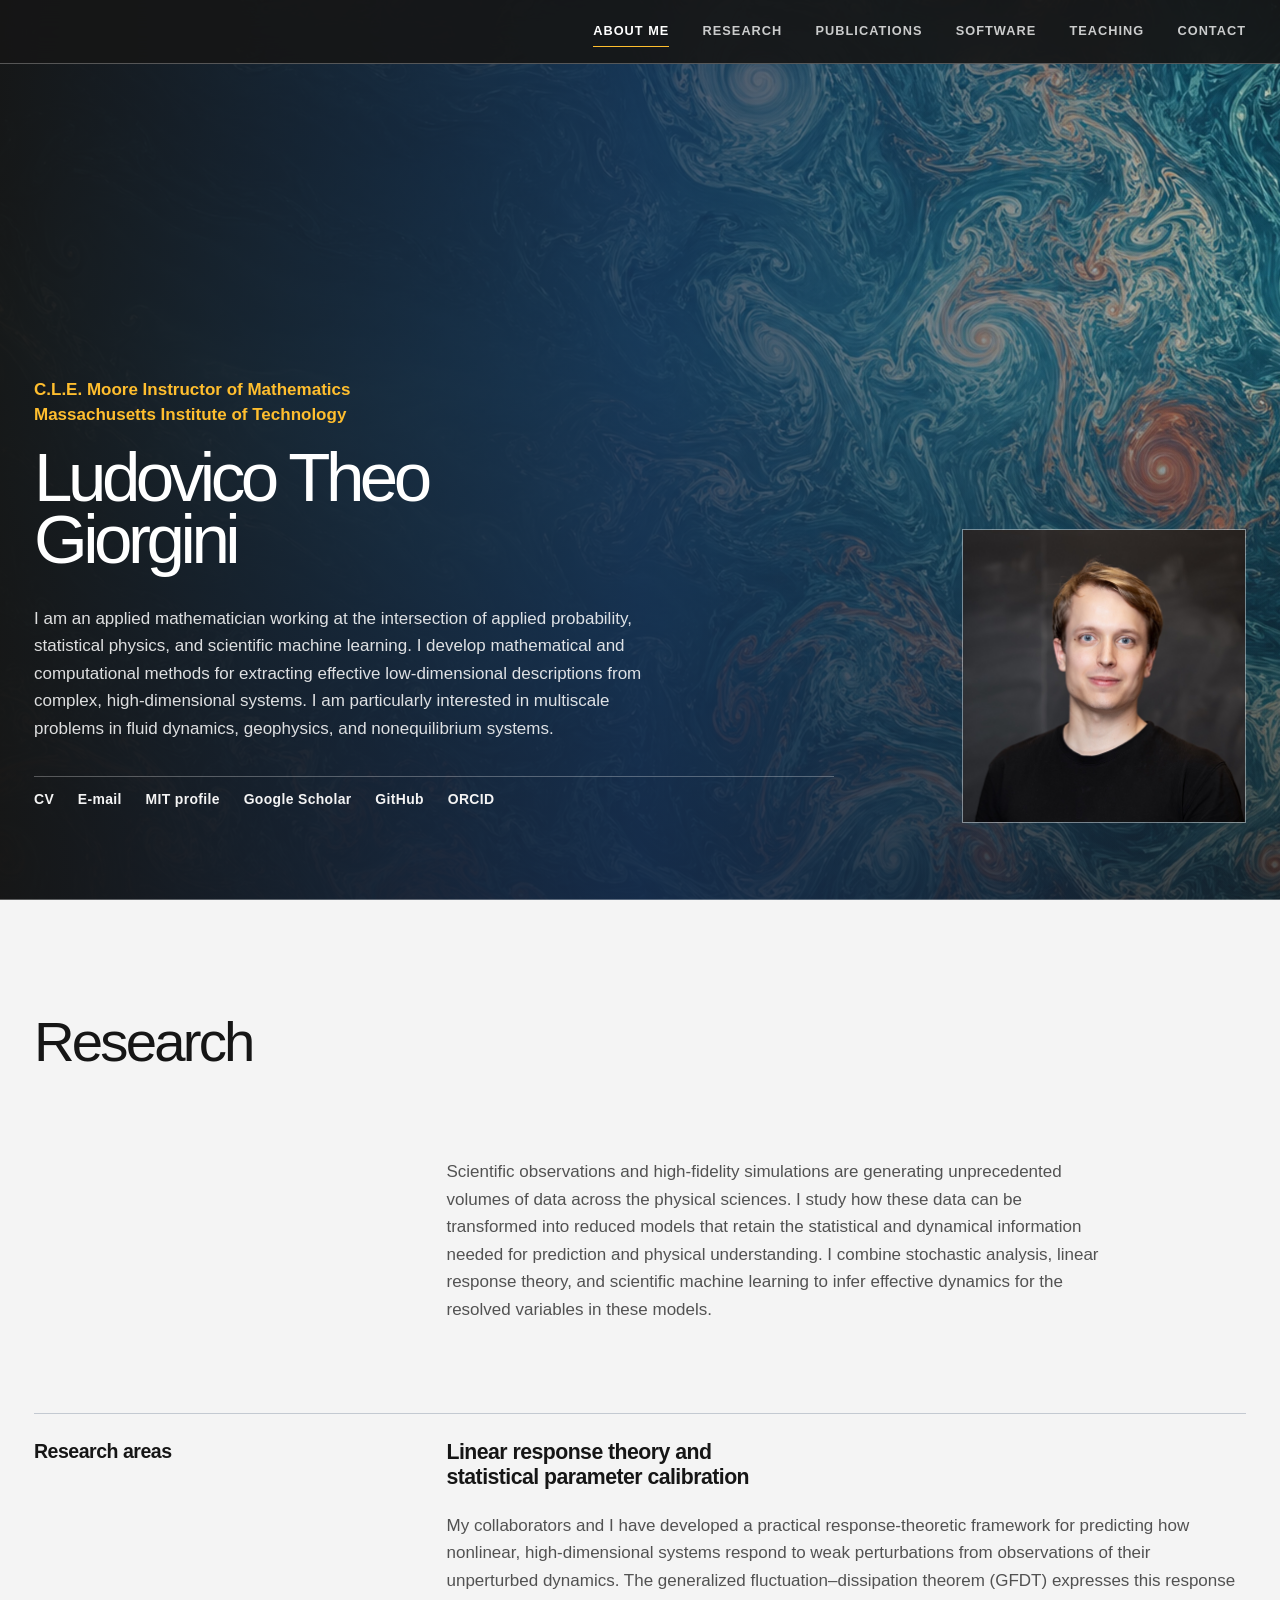
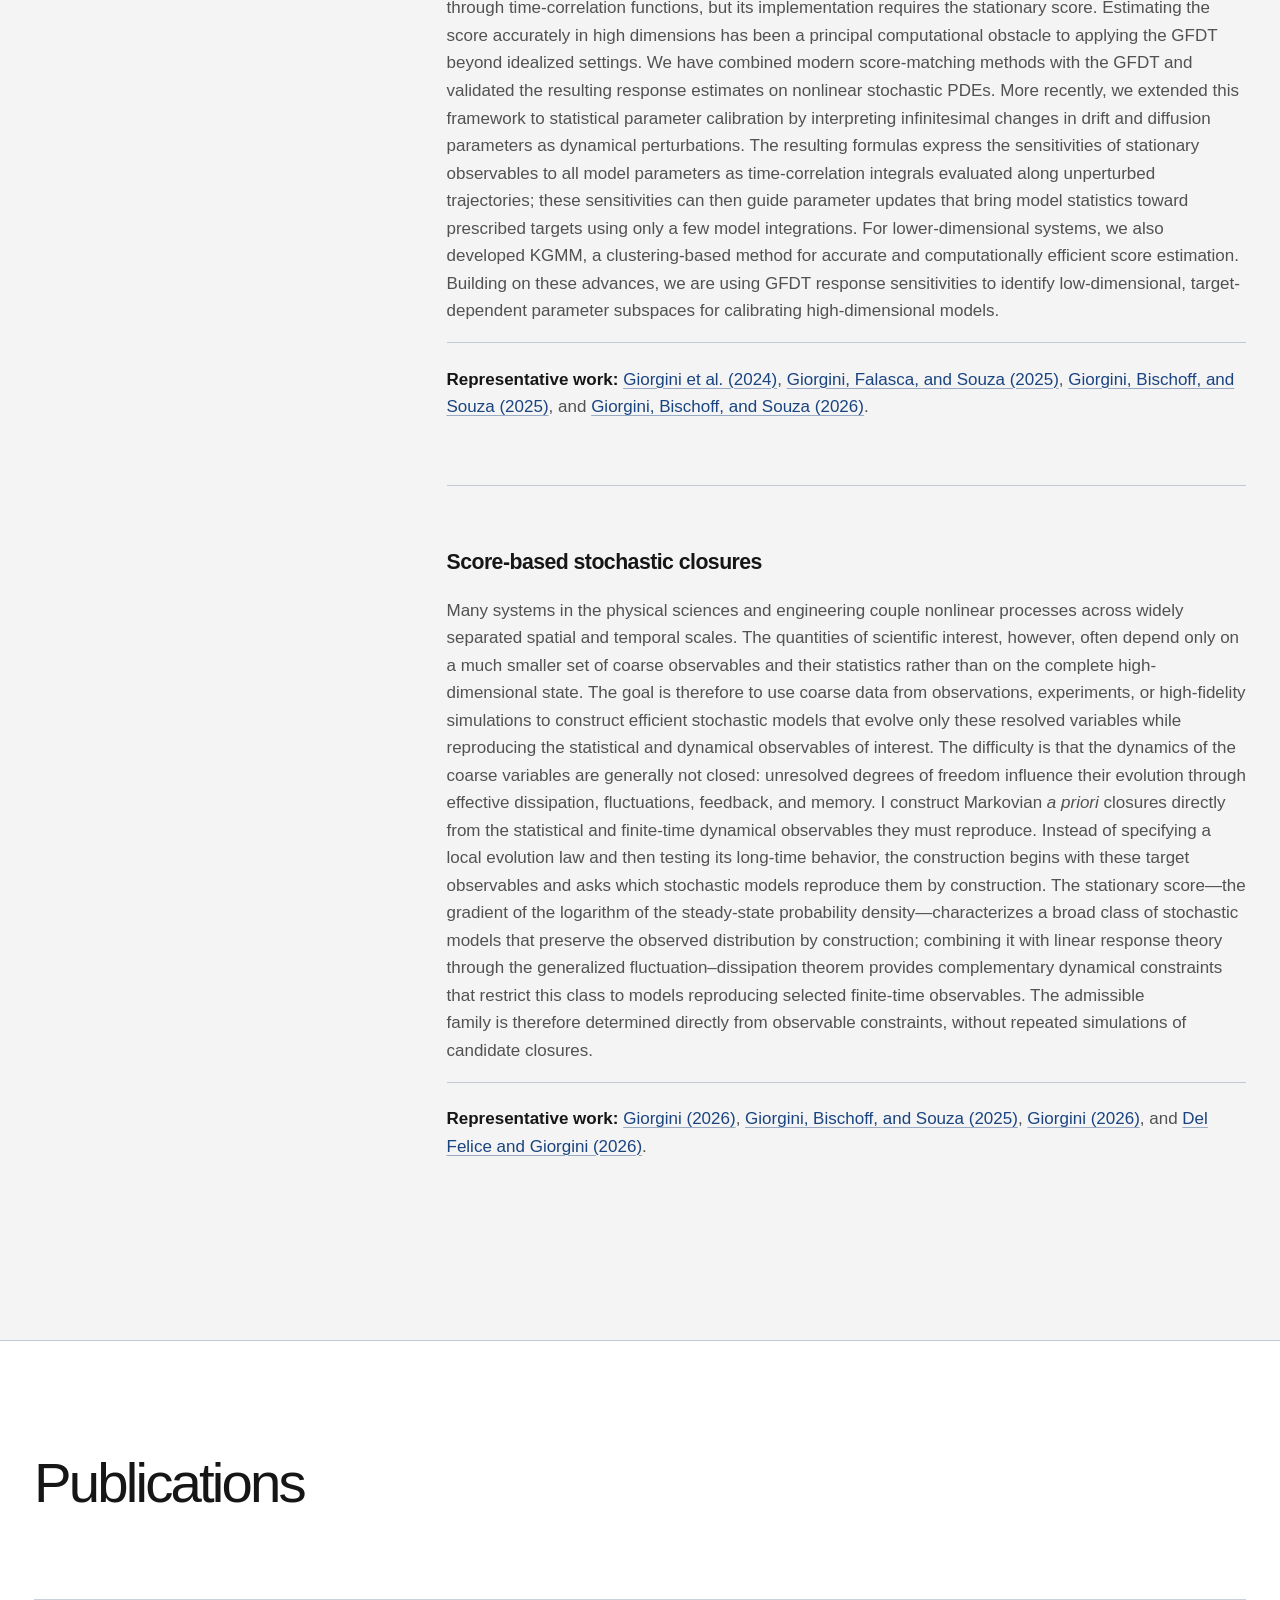
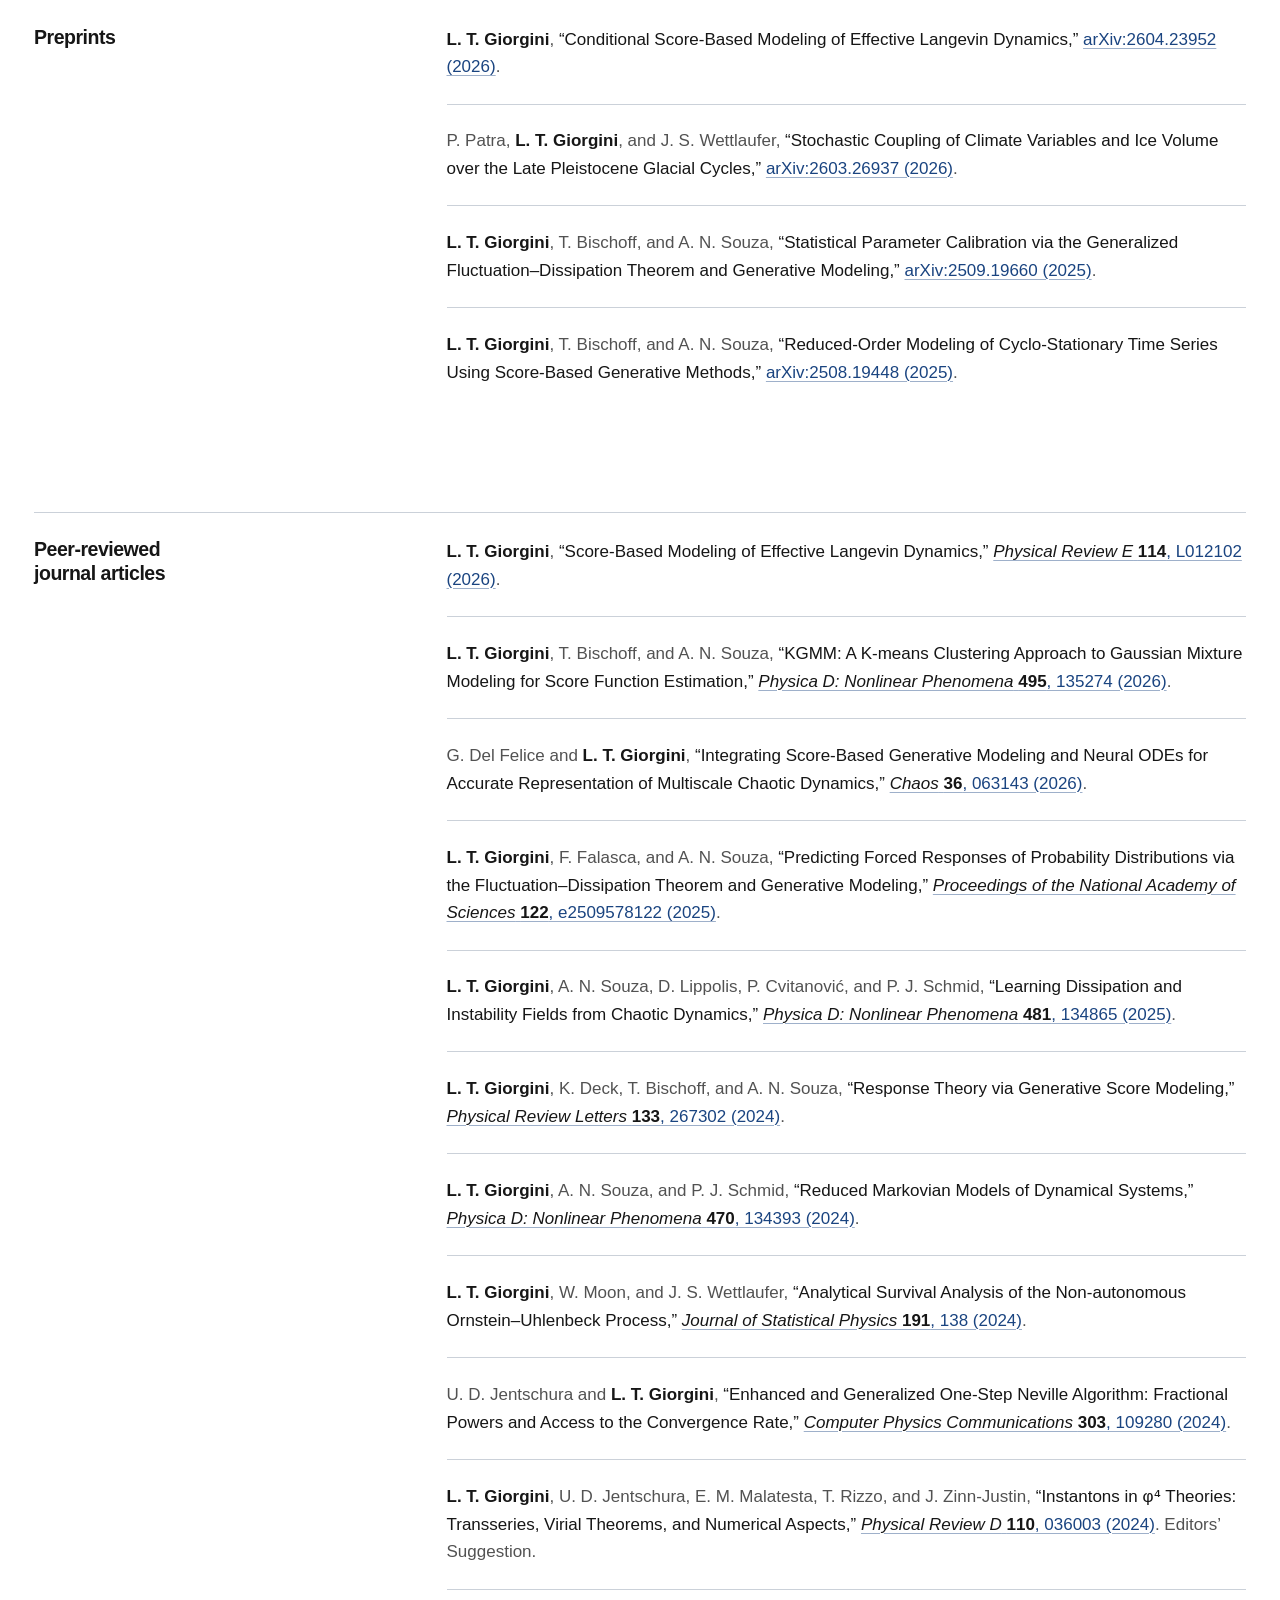
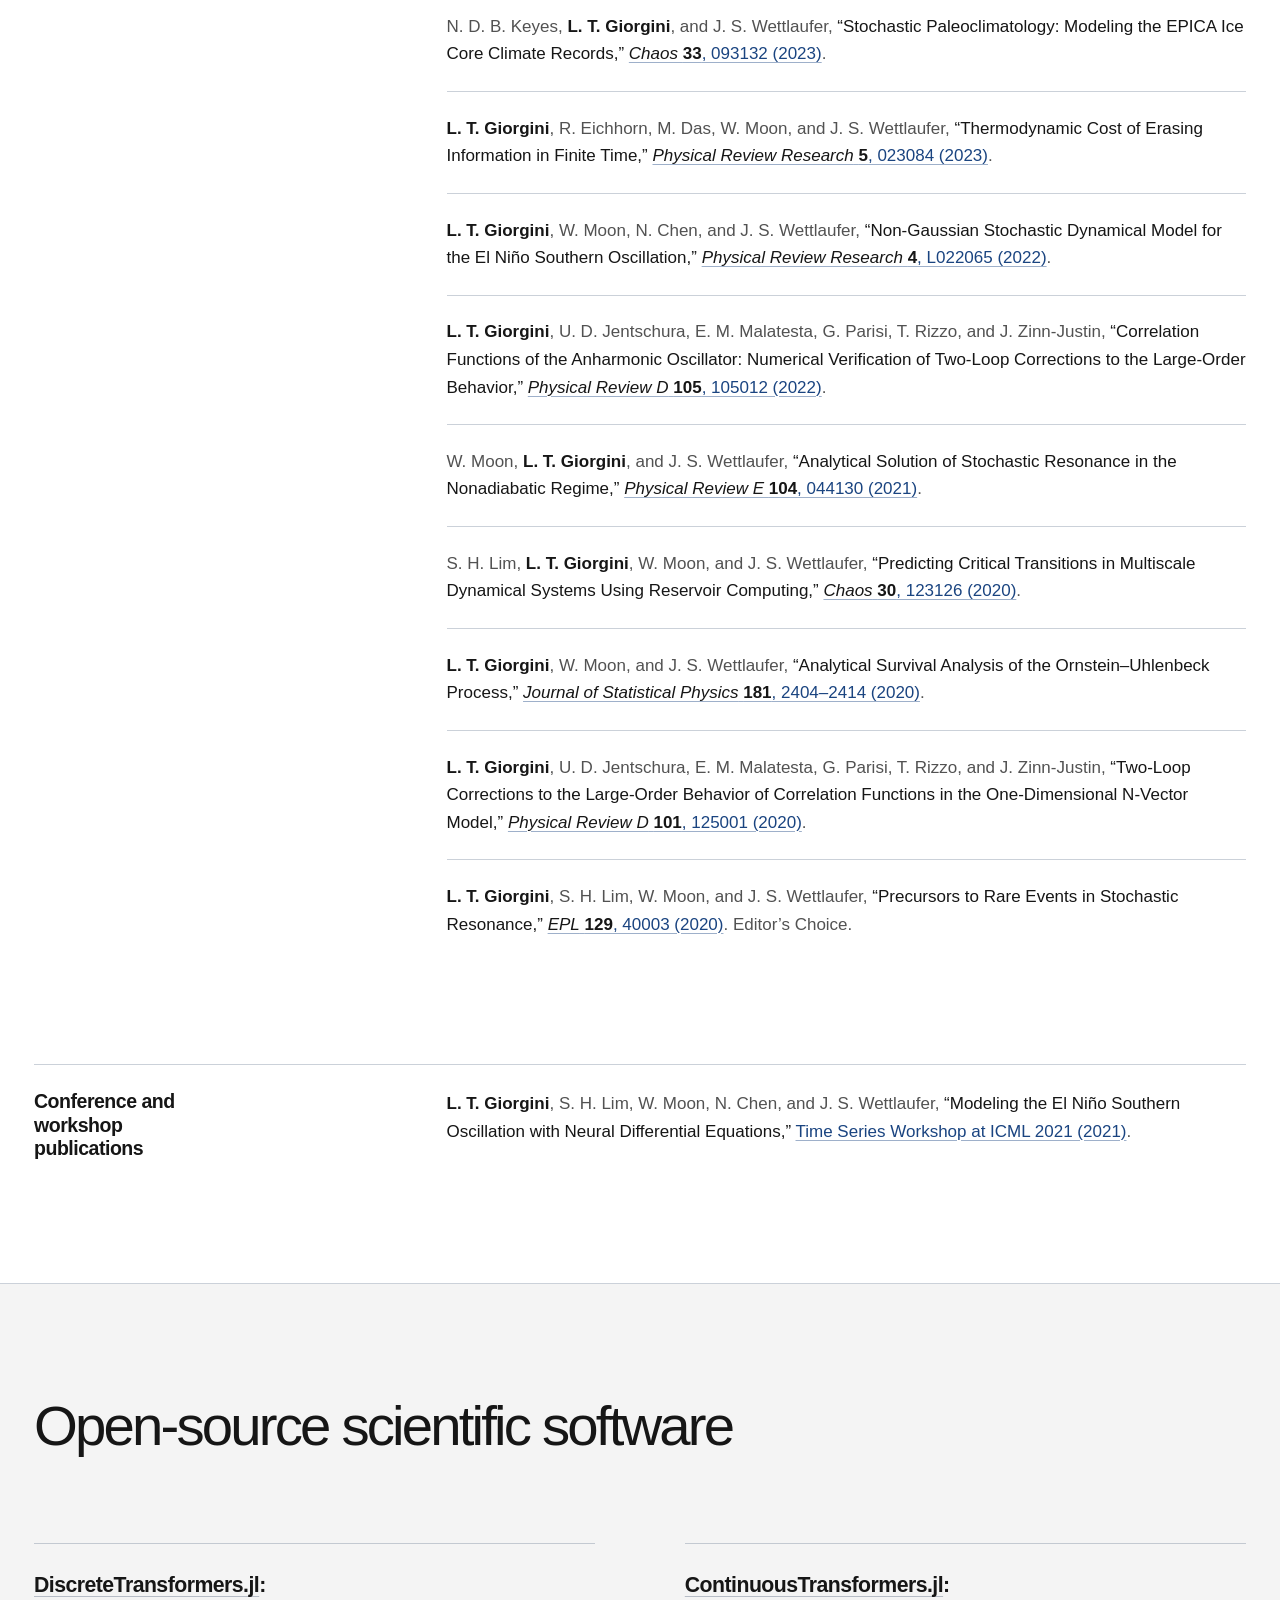
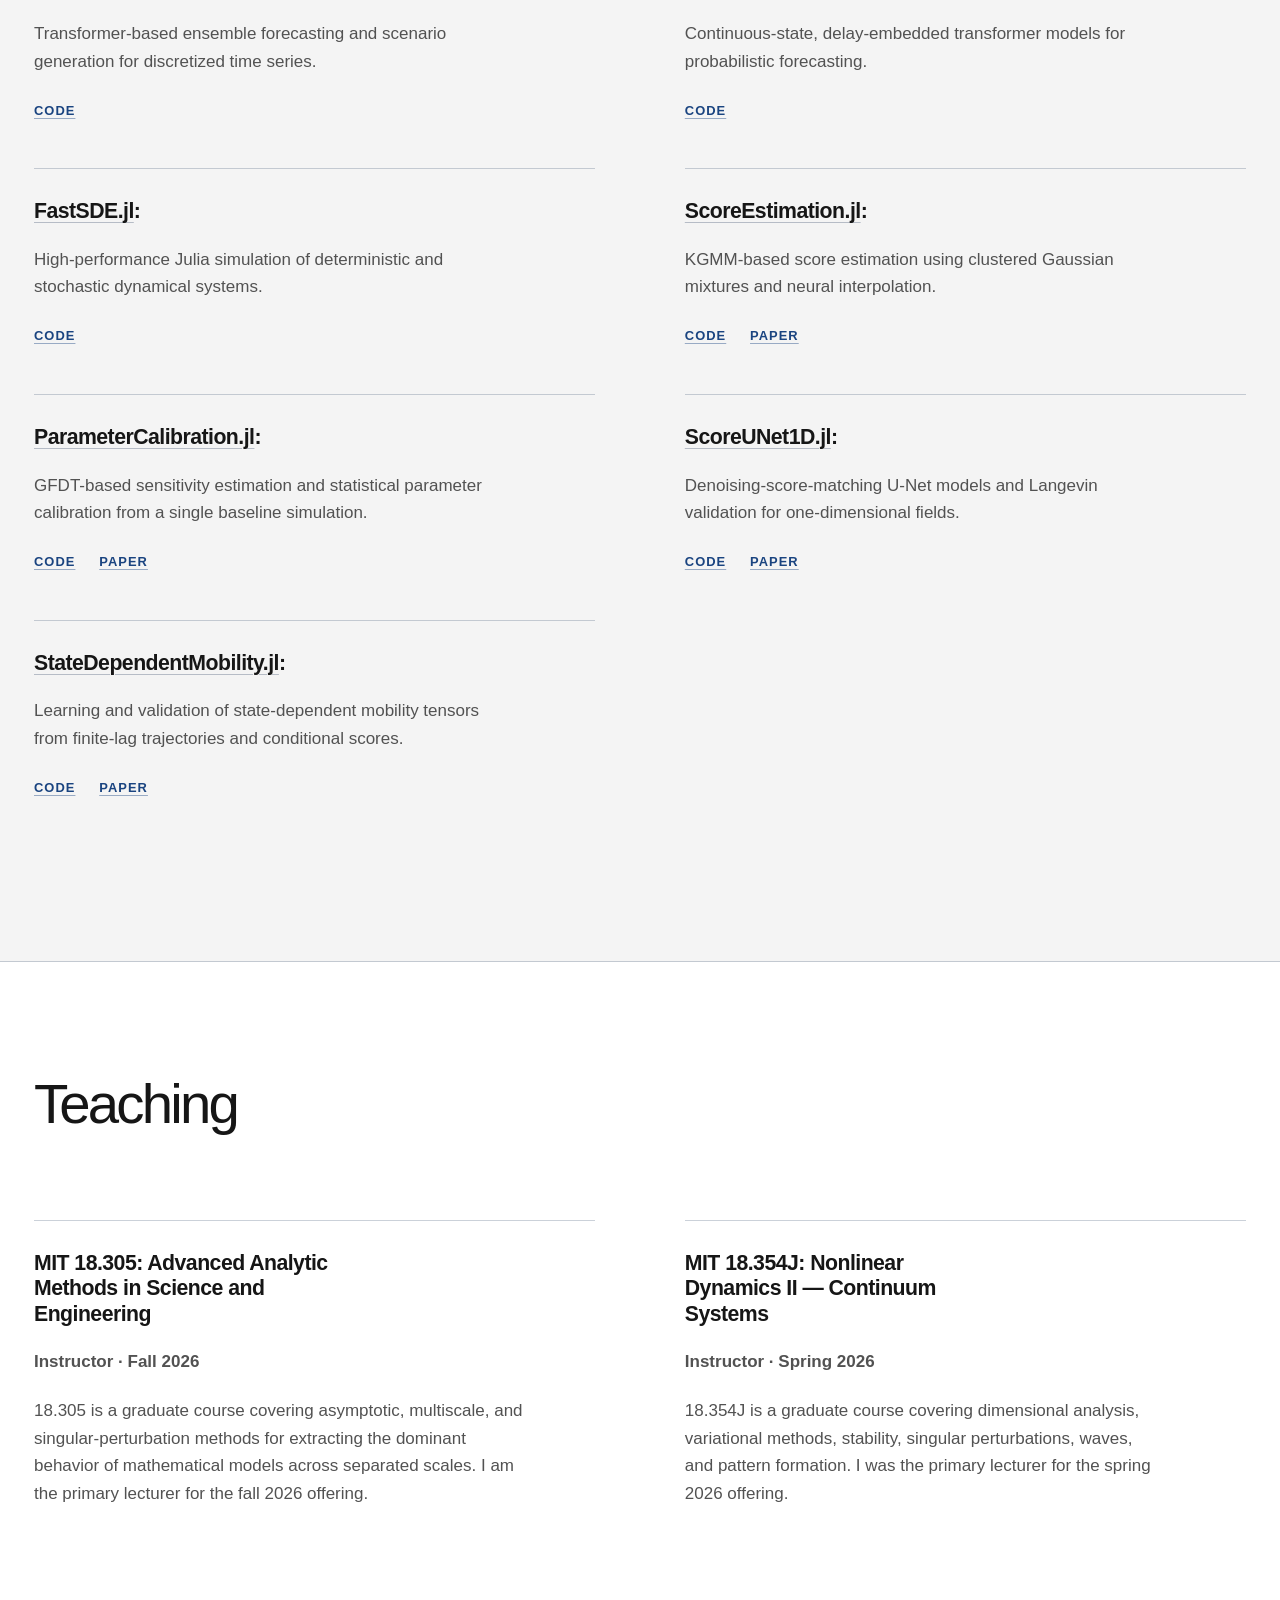
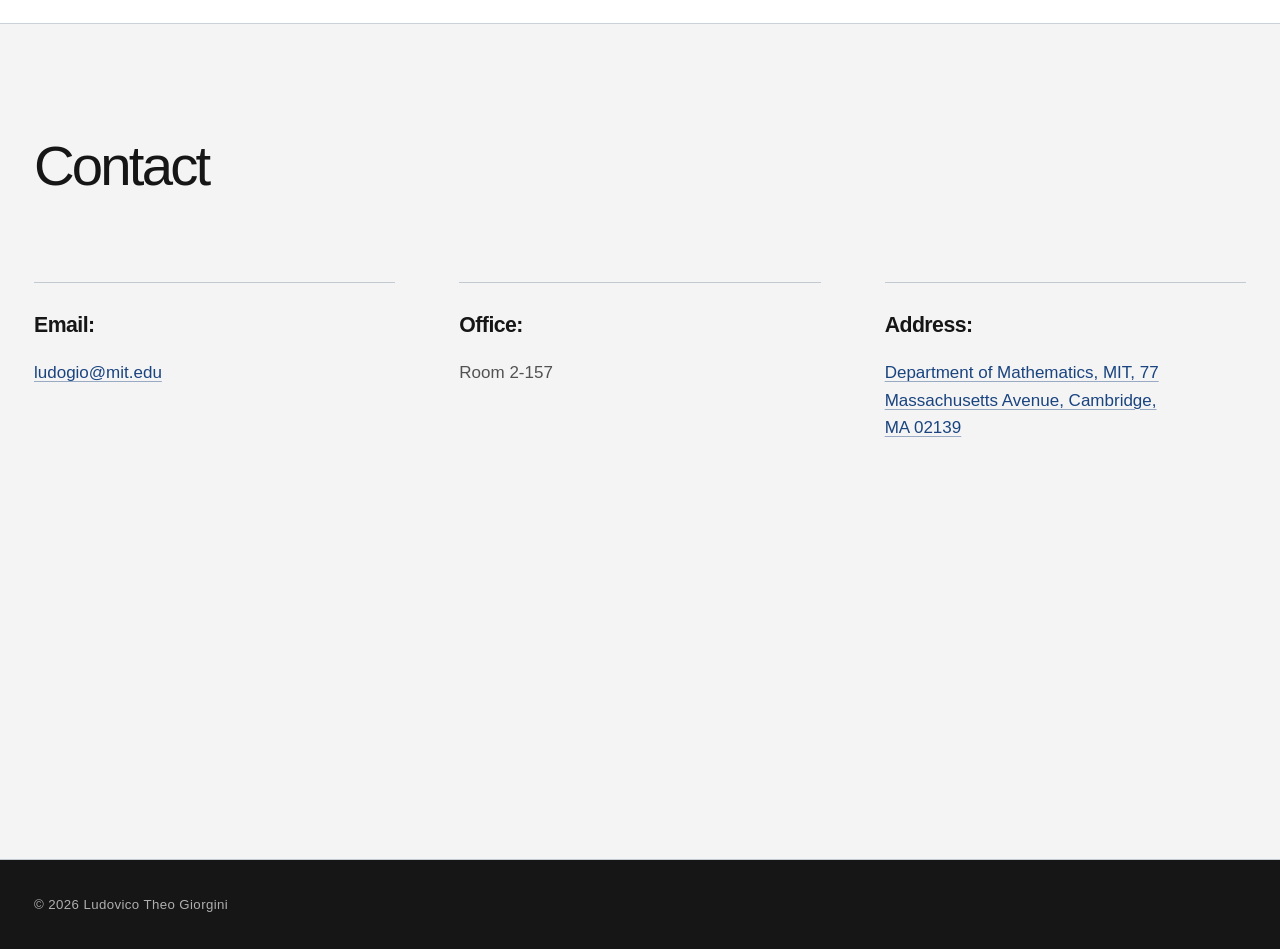
==== commit b659ed4f: "Update site title to Scientific ML and Applied Mathematics" ====
--- a/index.html
+++ b/index.html
@@ -12,7 +12,7 @@
   <link rel="preload" as="image" href="assets/fluid-vorticity-hero-mobile.webp" type="image/webp" media="(max-width: 700px)">
 
   <meta property="og:type" content="website">
-  <meta property="og:title" content="Ludovico Theo Giorgini">
+  <meta property="og:title" content="Ludovico Theo Giorgini | Scientific ML &amp; Applied Mathematics">
   <meta property="og:description" content="Scientific observations and high-fidelity simulations are generating unprecedented volumes of data across the physical sciences.">
   <meta property="og:url" content="https://ludogiorgi.github.io/">
   <meta property="og:image" content="https://ludogiorgi.github.io/assets/social-preview.png">
@@ -20,12 +20,12 @@
   <meta property="og:image:height" content="908">
   <meta property="og:image:alt" content="Ludovico Theo Giorgini">
   <meta name="twitter:card" content="summary_large_image">
-  <meta name="twitter:title" content="Ludovico Theo Giorgini">
+  <meta name="twitter:title" content="Ludovico Theo Giorgini | Scientific ML &amp; Applied Mathematics">
   <meta name="twitter:description" content="Scientific observations and high-fidelity simulations are generating unprecedented volumes of data across the physical sciences.">
   <meta name="twitter:image" content="https://ludogiorgi.github.io/assets/social-preview.png">
   <meta name="twitter:image:alt" content="Ludovico Theo Giorgini">
 
-  <title>Ludovico Theo Giorgini</title>
+  <title>Ludovico Theo Giorgini | Scientific ML &amp; Applied Mathematics</title>
   <link rel="stylesheet" href="styles.css">
   <script src="site.js" defer></script>
 </head>
--- a/styles.css
+++ b/styles.css
@@ -419,7 +419,7 @@
 
 .course-meta {
   margin: 0 0 1.25rem;
-  color: var(--copper);
+  color: var(--ink-soft);
 }
 
 .course-card p:last-child {
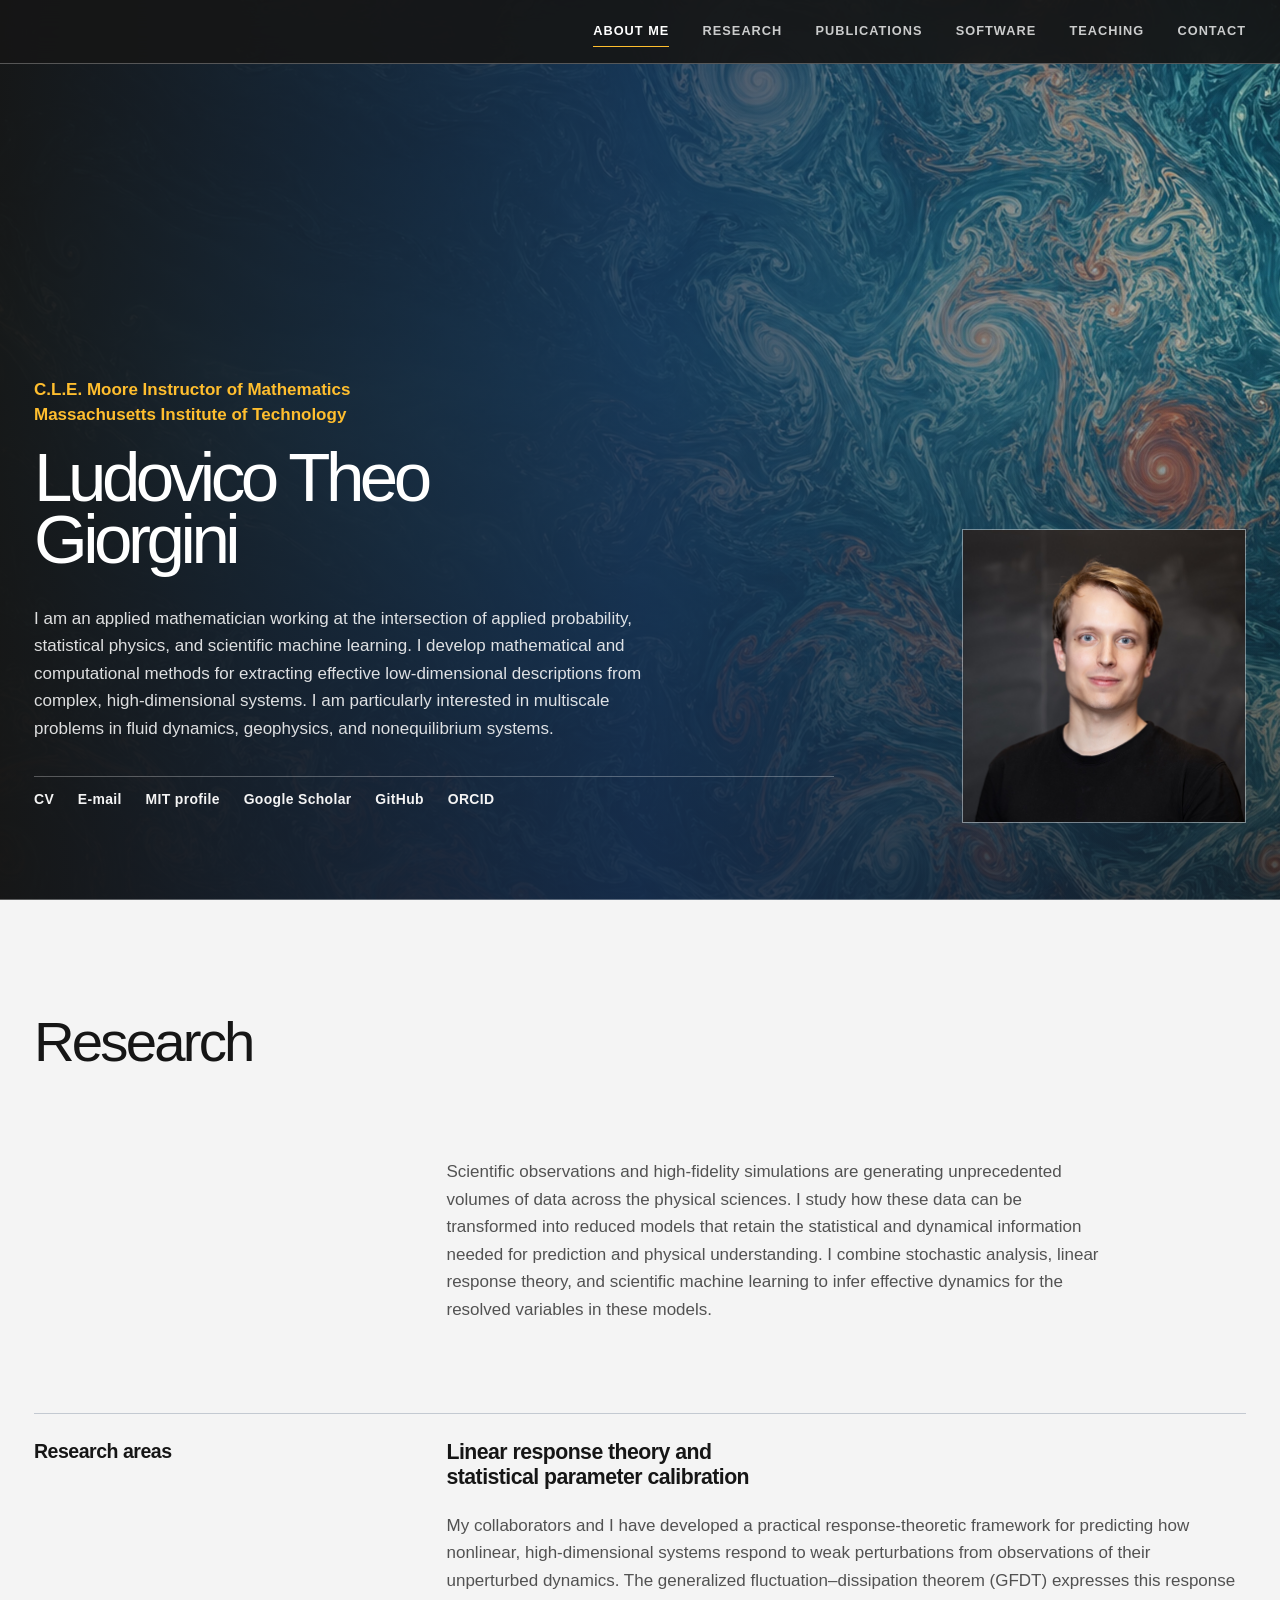
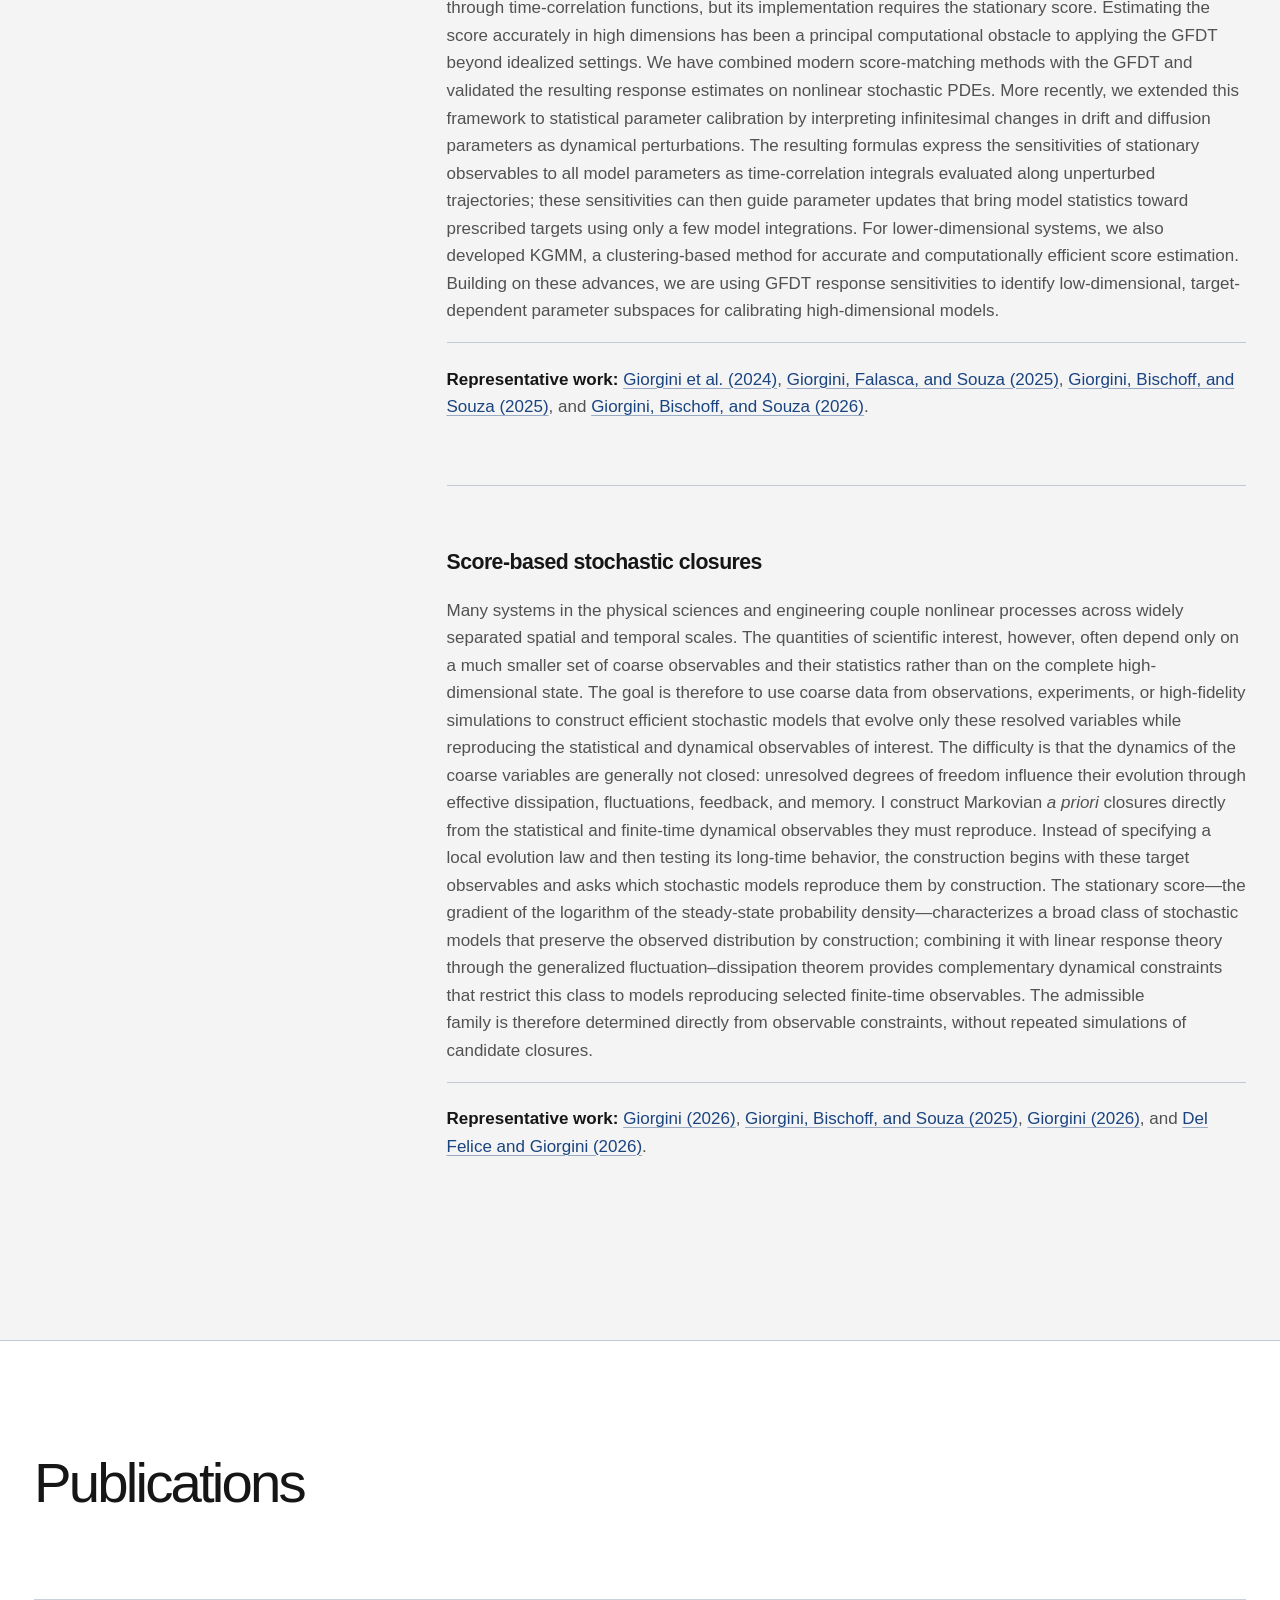
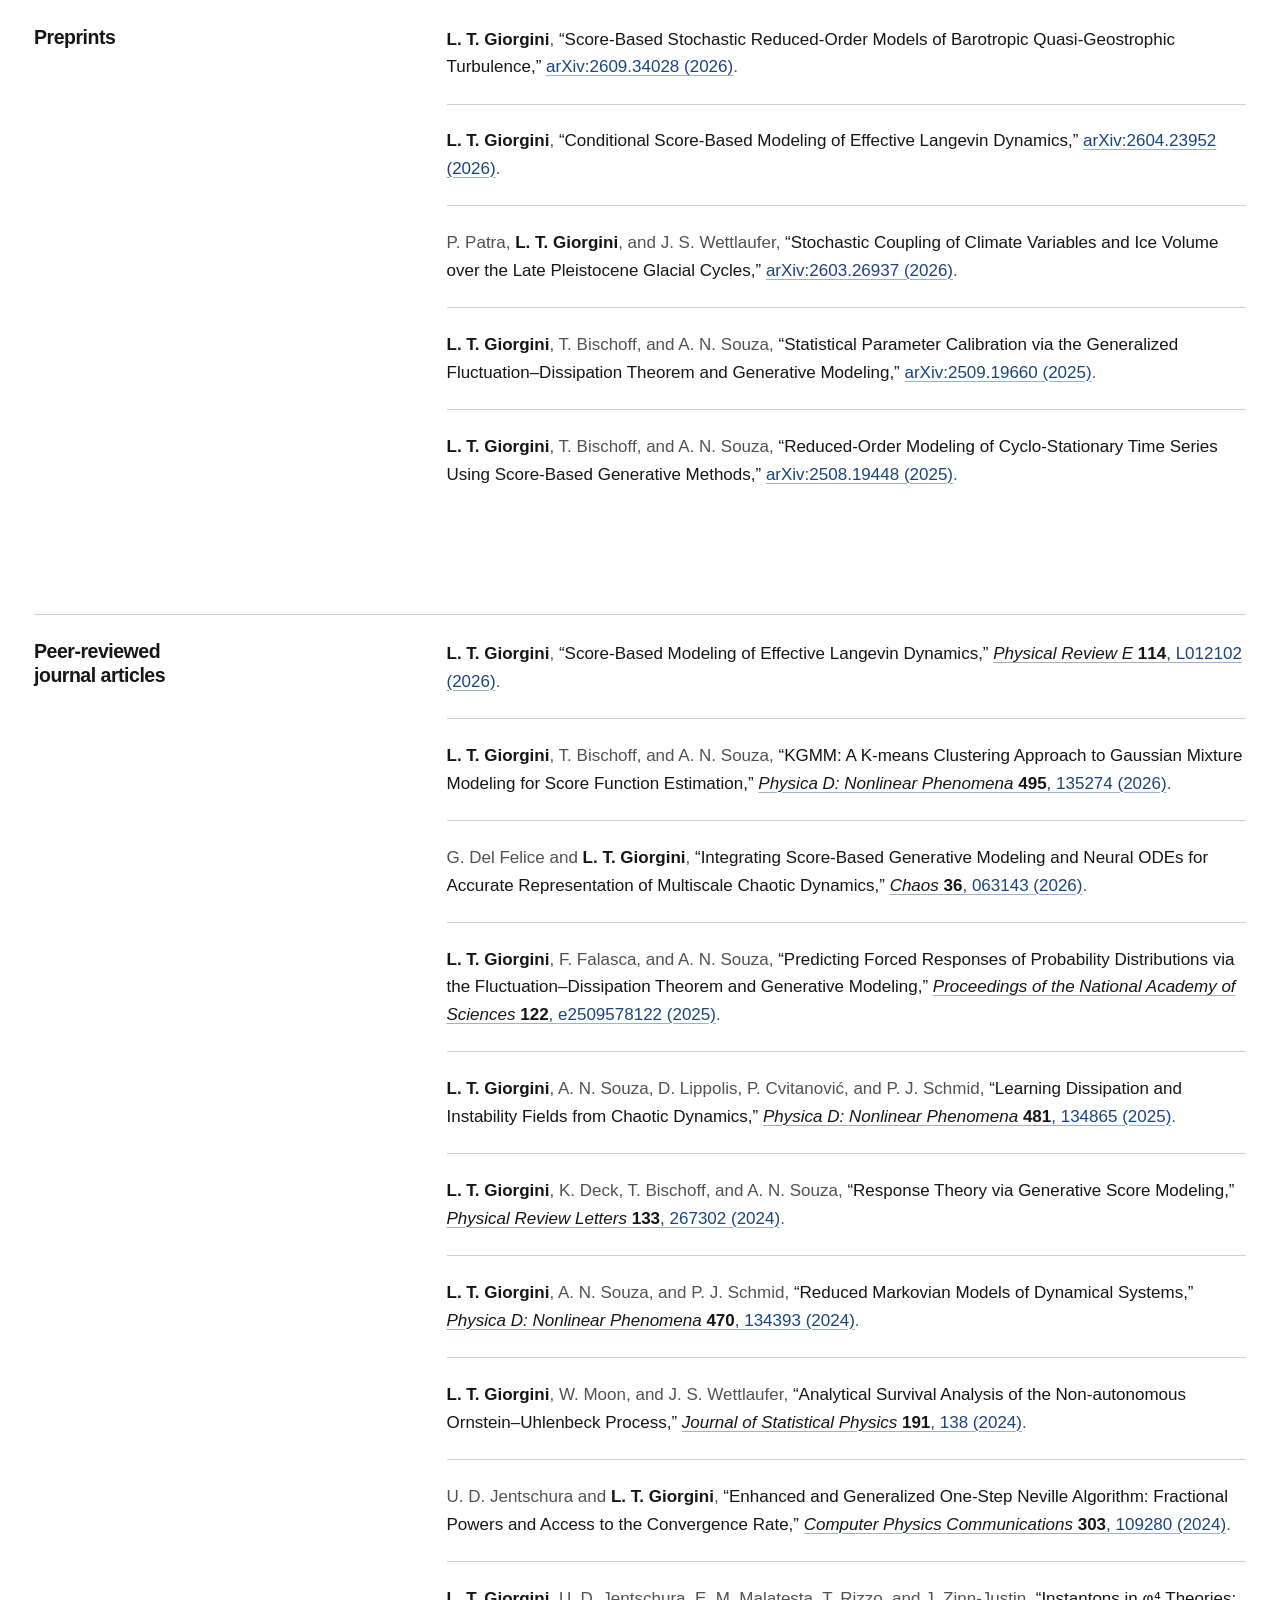
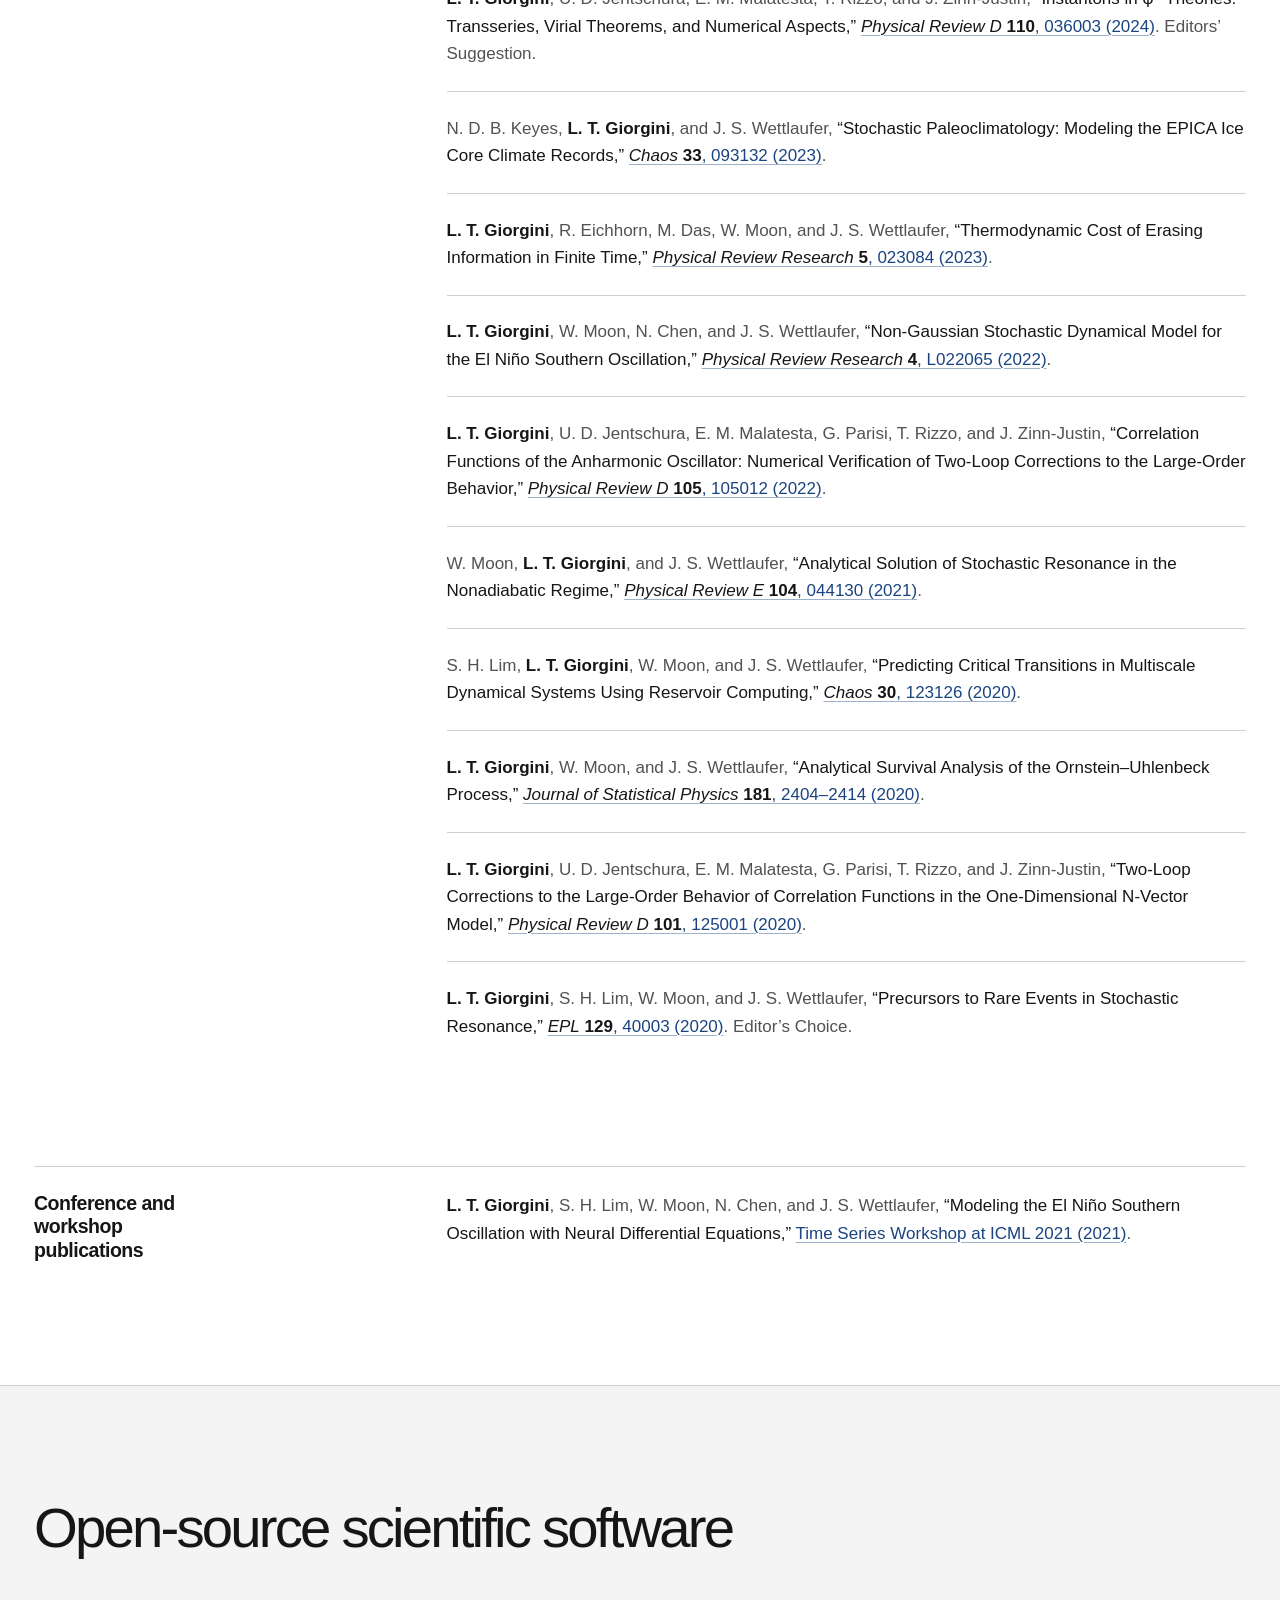
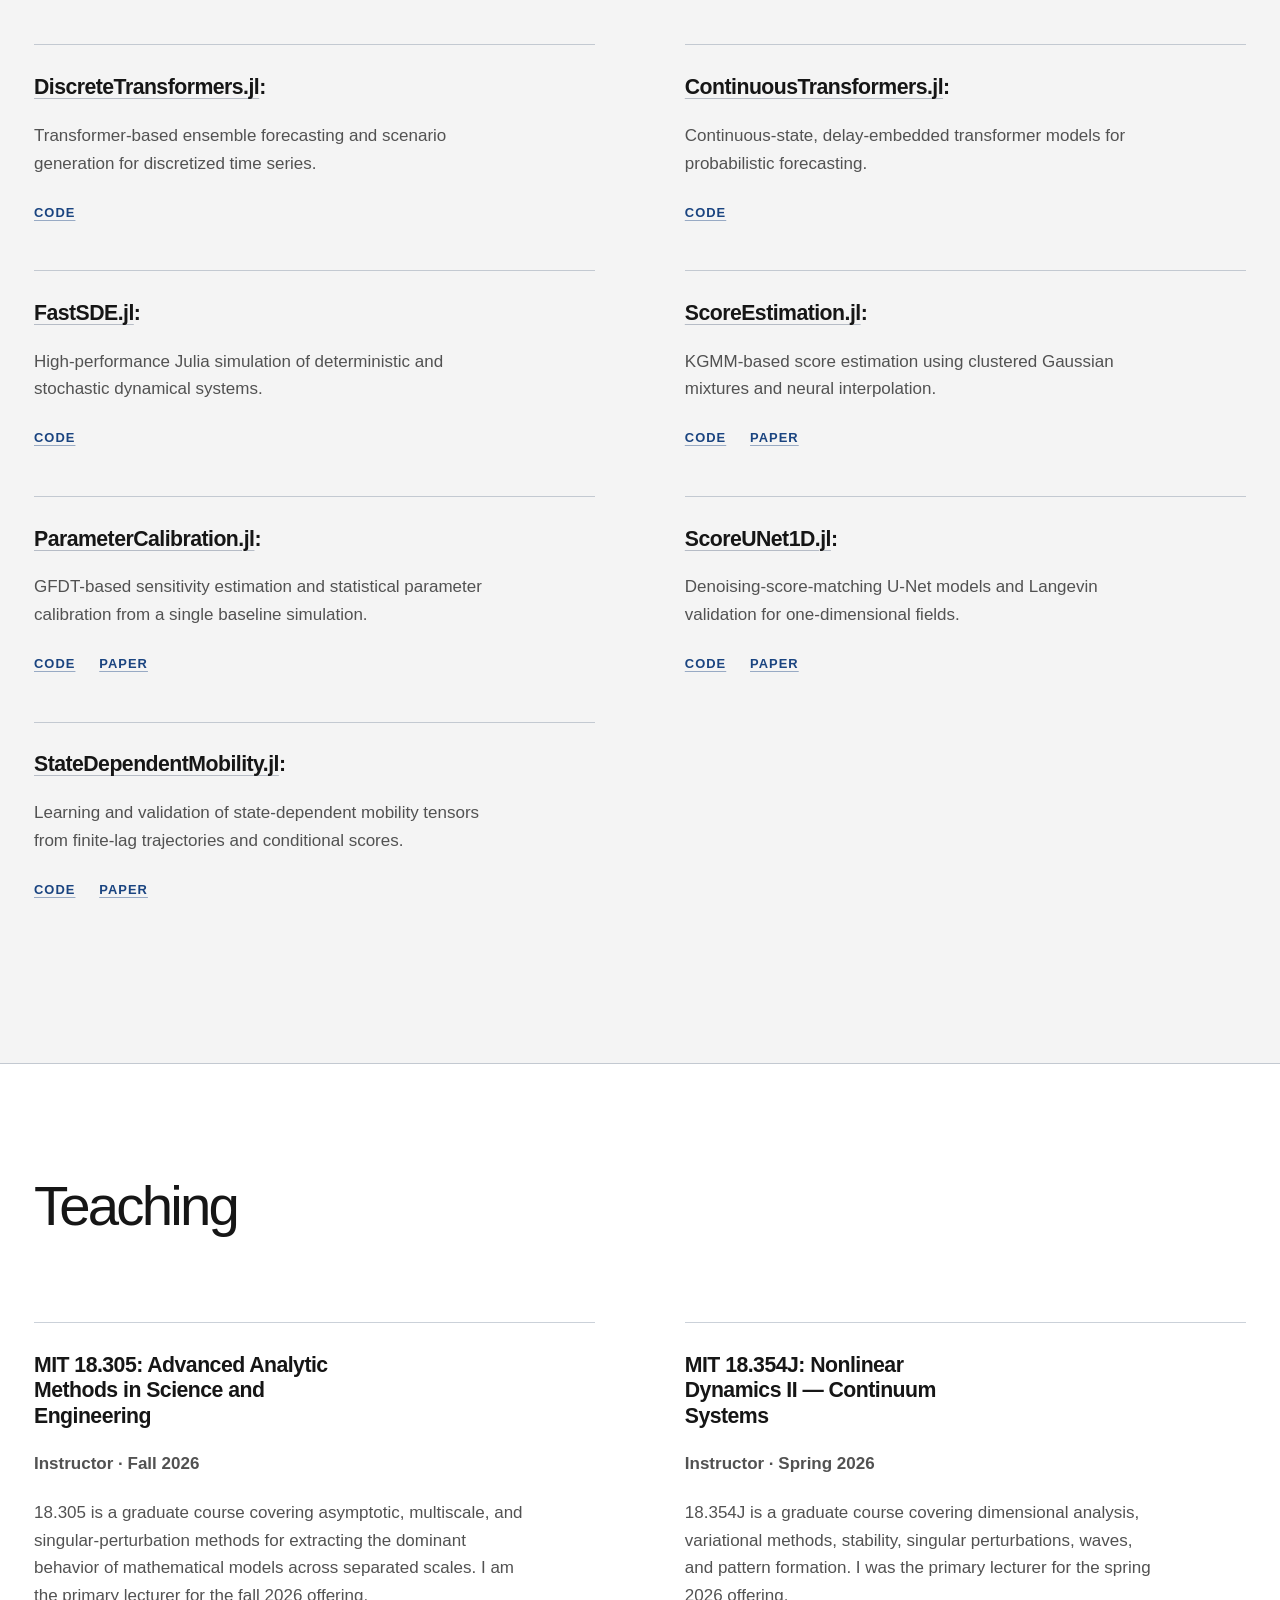
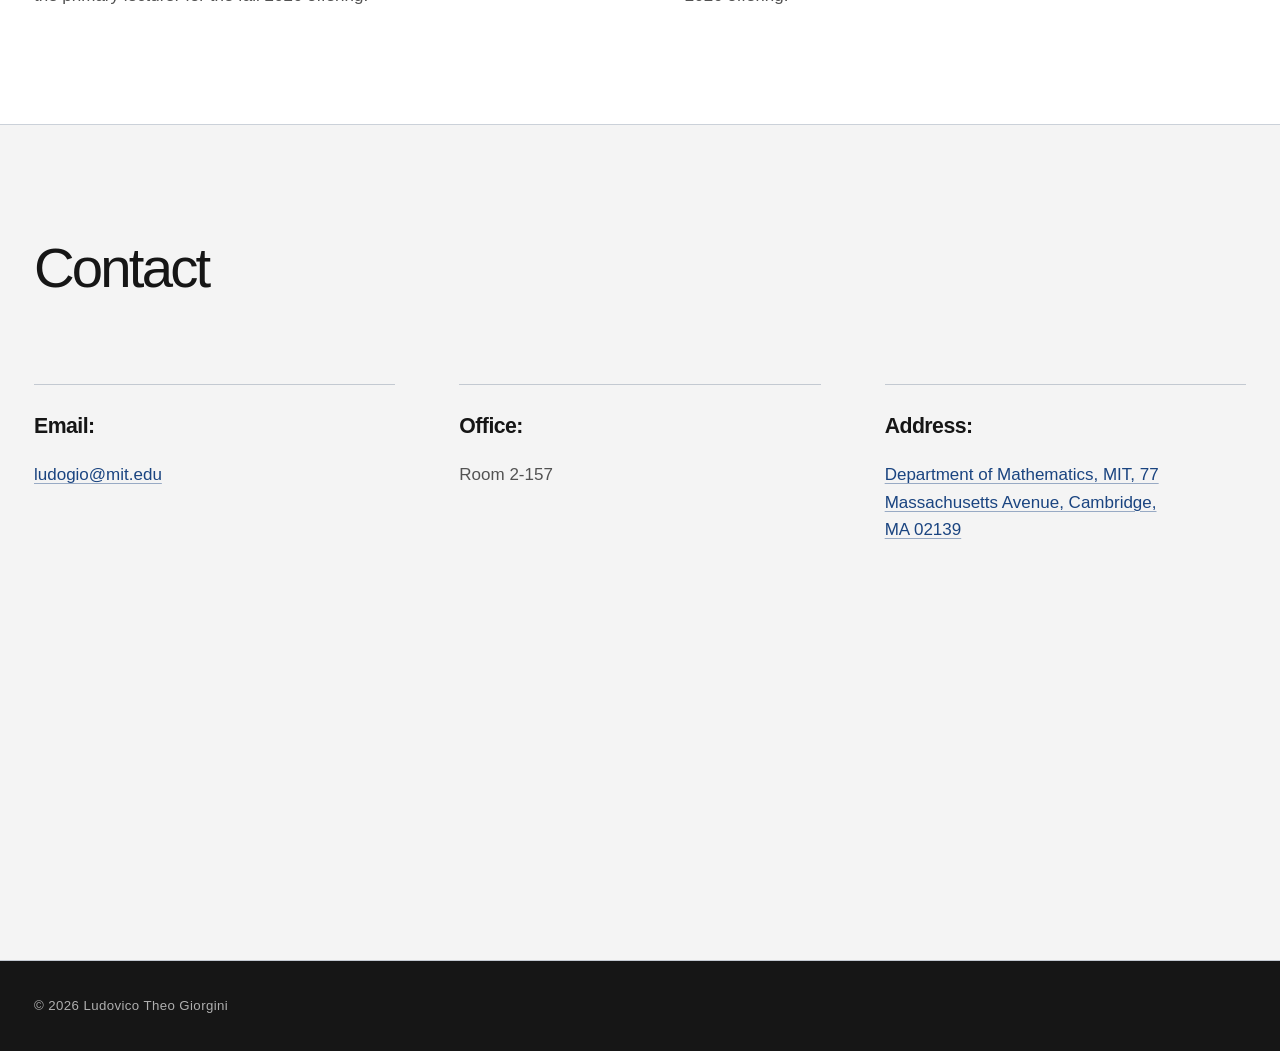
==== commit ebfd85a0: "Add QG turbulence arXiv preprint" ====
--- a/index.html
+++ b/index.html
@@ -98,6 +98,7 @@
         <div class="publication-group">
           <h3>Preprints</h3>
           <ol class="publication-list">
+            <li><strong>L. T. Giorgini</strong>, <span class="publication-title">“Score-Based Stochastic Reduced-Order Models of Barotropic Quasi-Geostrophic Turbulence,”</span> <a href="https://arxiv.org/abs/2609.34028">arXiv:2609.34028 (2026)</a>.</li>
             <li><strong>L. T. Giorgini</strong>, <span class="publication-title">“Conditional Score-Based Modeling of Effective Langevin Dynamics,”</span> <a href="https://arxiv.org/abs/2604.23952">arXiv:2604.23952 (2026)</a>.</li>
             <li>P. Patra, <strong>L. T. Giorgini</strong>, and J. S. Wettlaufer, <span class="publication-title">“Stochastic Coupling of Climate Variables and Ice Volume over the Late Pleistocene Glacial Cycles,”</span> <a href="https://arxiv.org/abs/2603.26937">arXiv:2603.26937 (2026)</a>.</li>
             <li><strong>L. T. Giorgini</strong>, T. Bischoff, and A. N. Souza, <span class="publication-title">“Statistical Parameter Calibration via the Generalized Fluctuation–Dissipation Theorem and Generative Modeling,”</span> <a href="https://arxiv.org/abs/2509.19660">arXiv:2509.19660 (2025)</a>.</li>
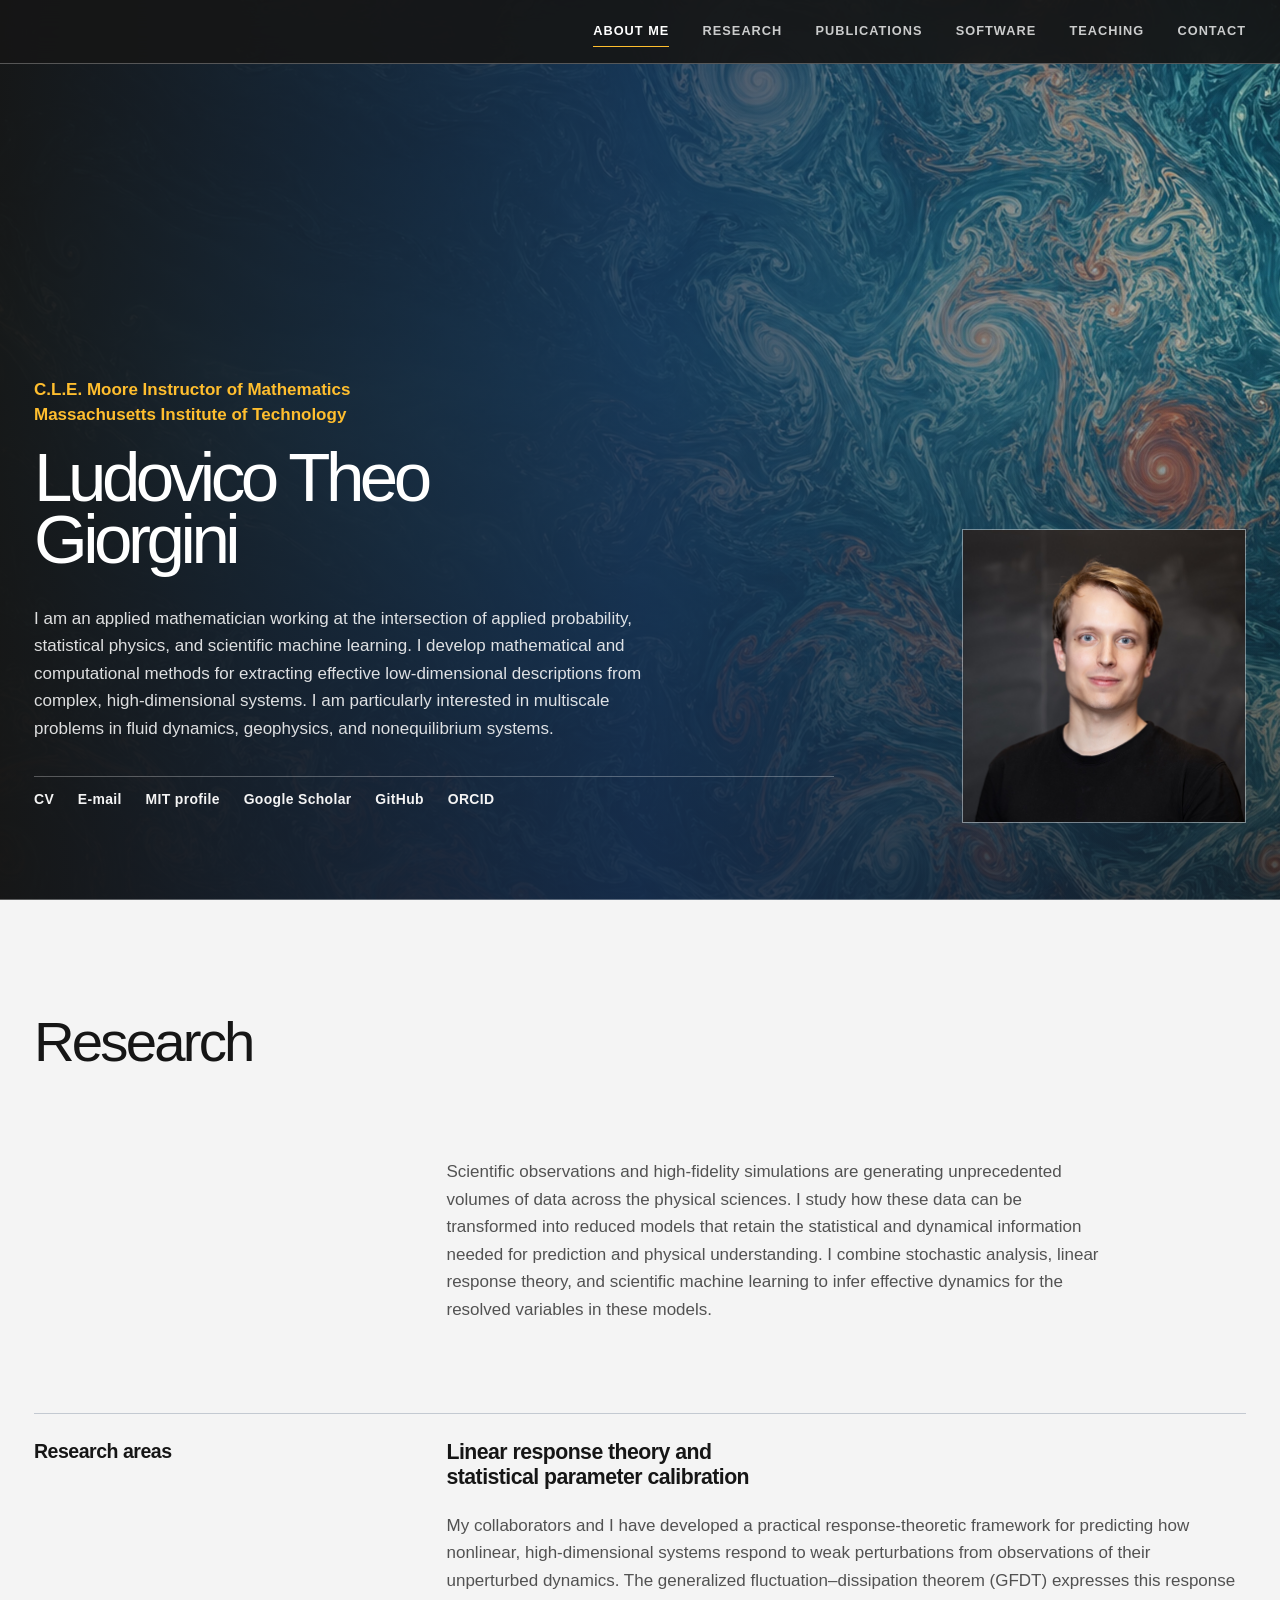
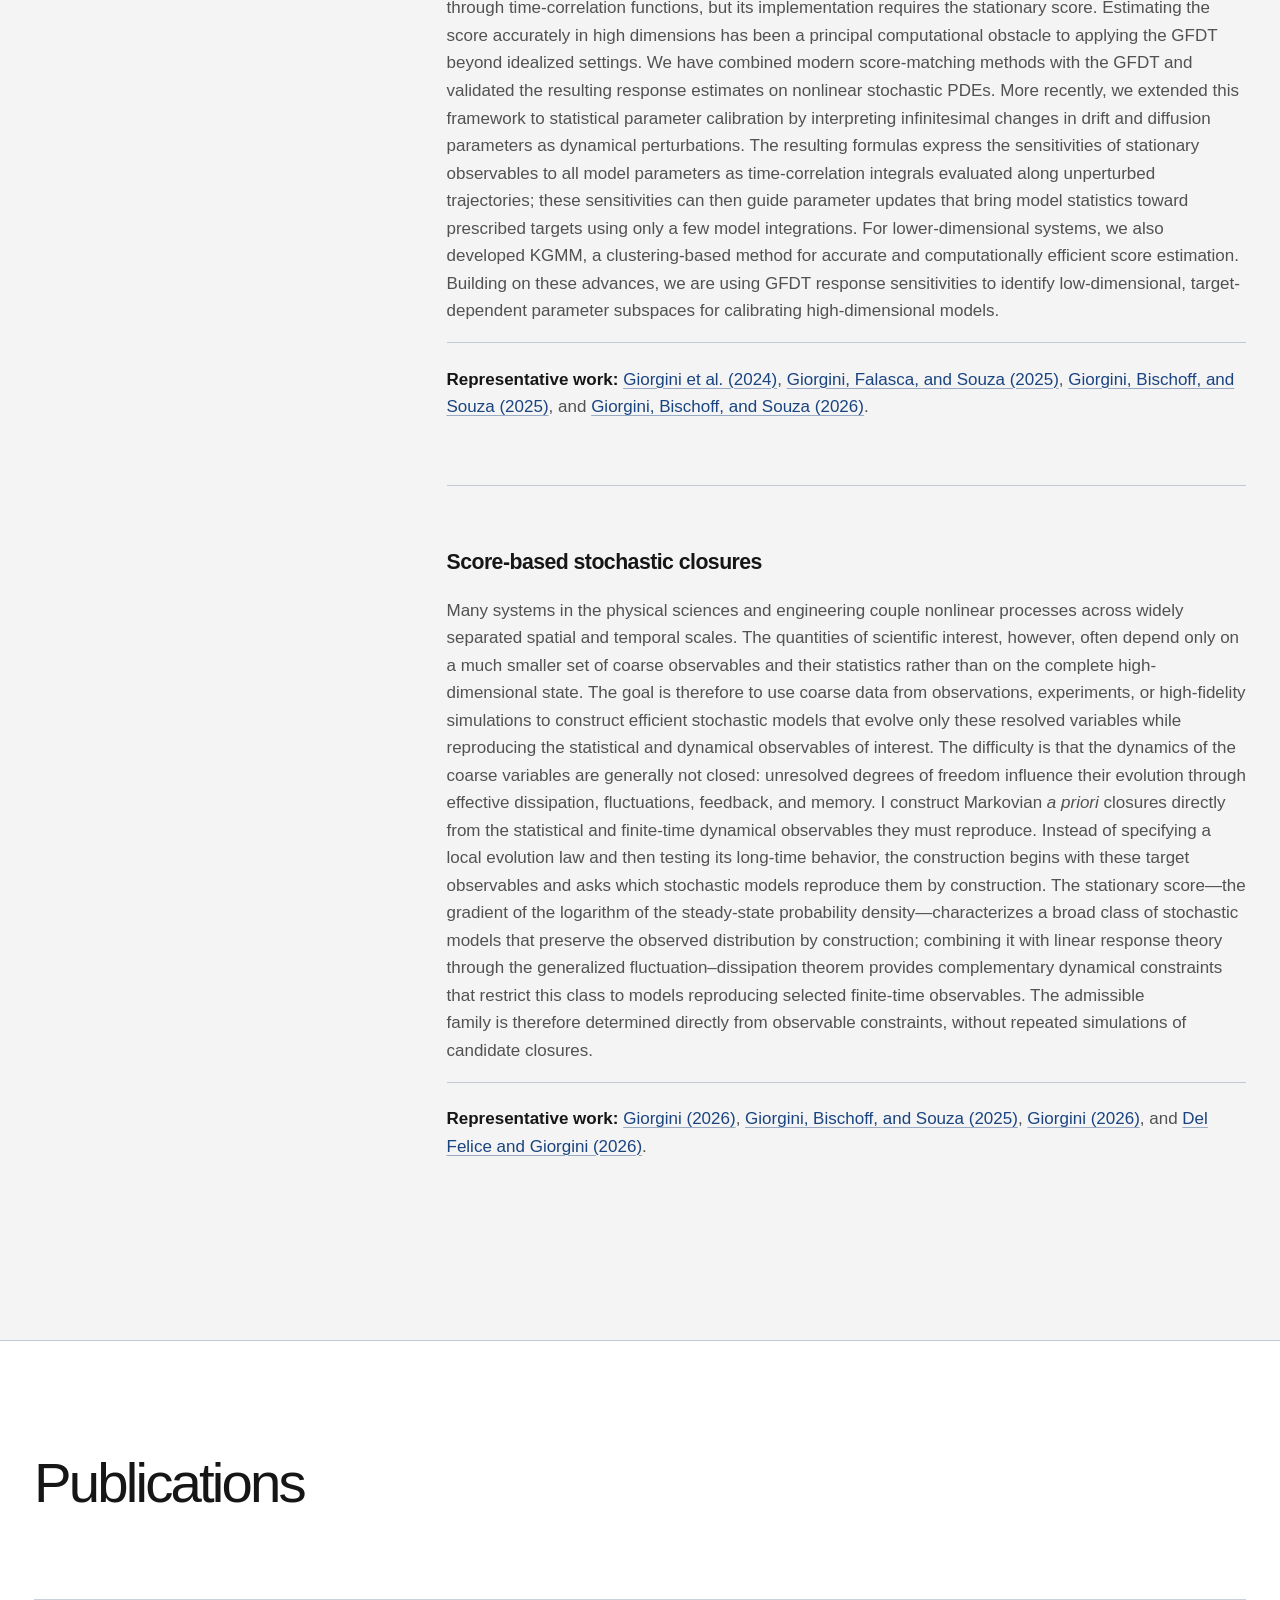
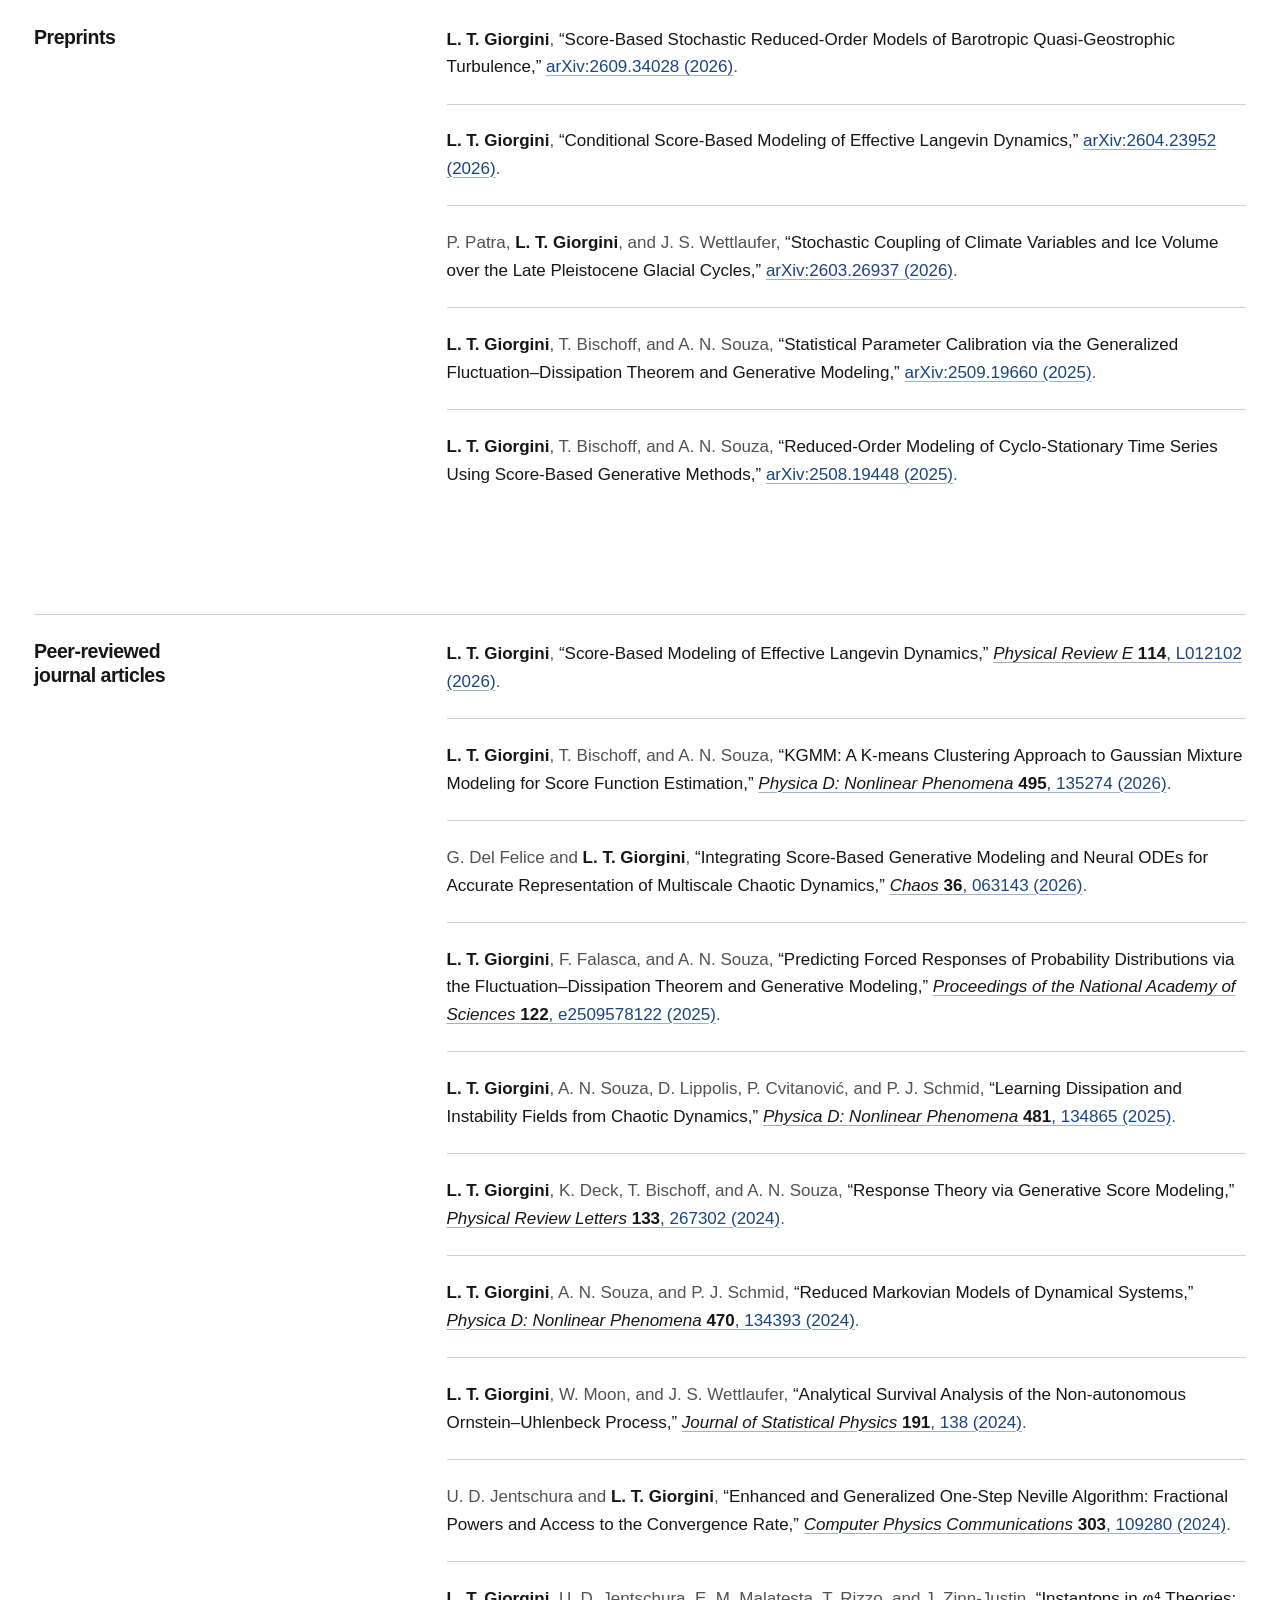
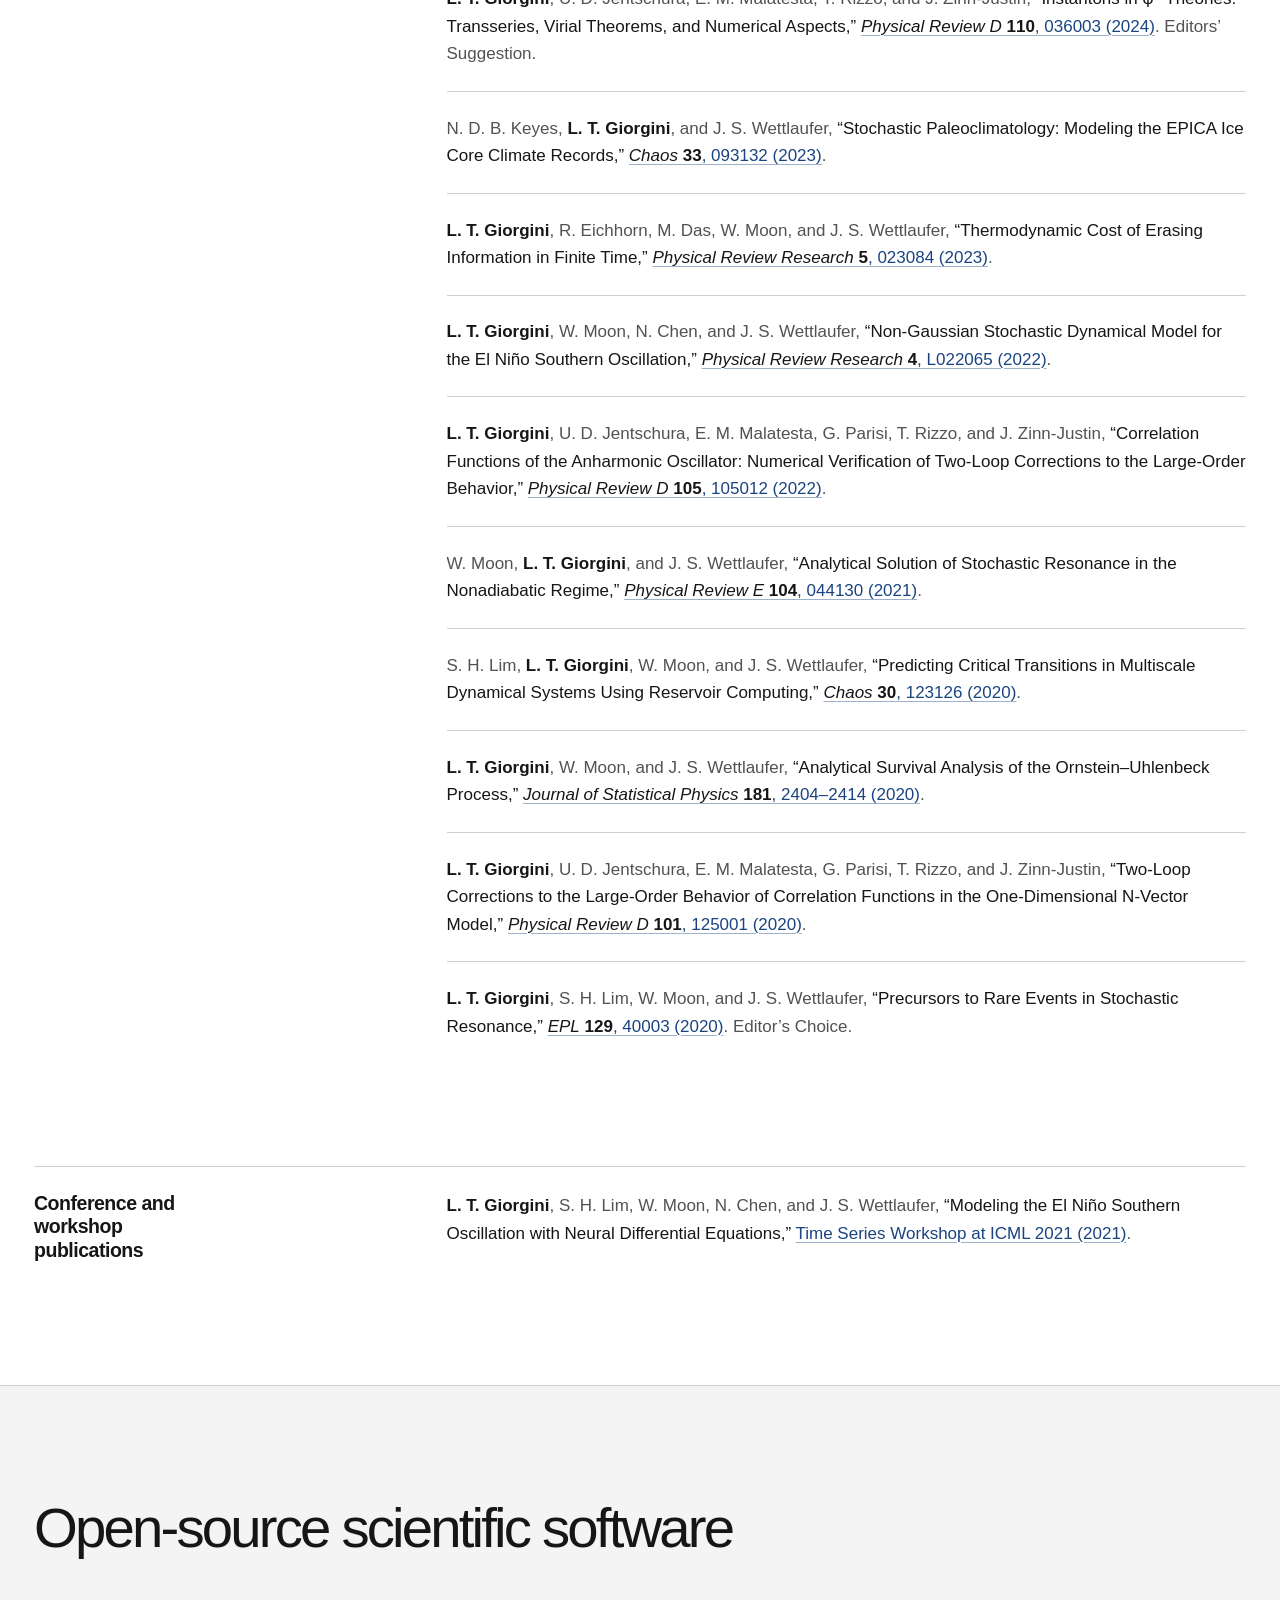
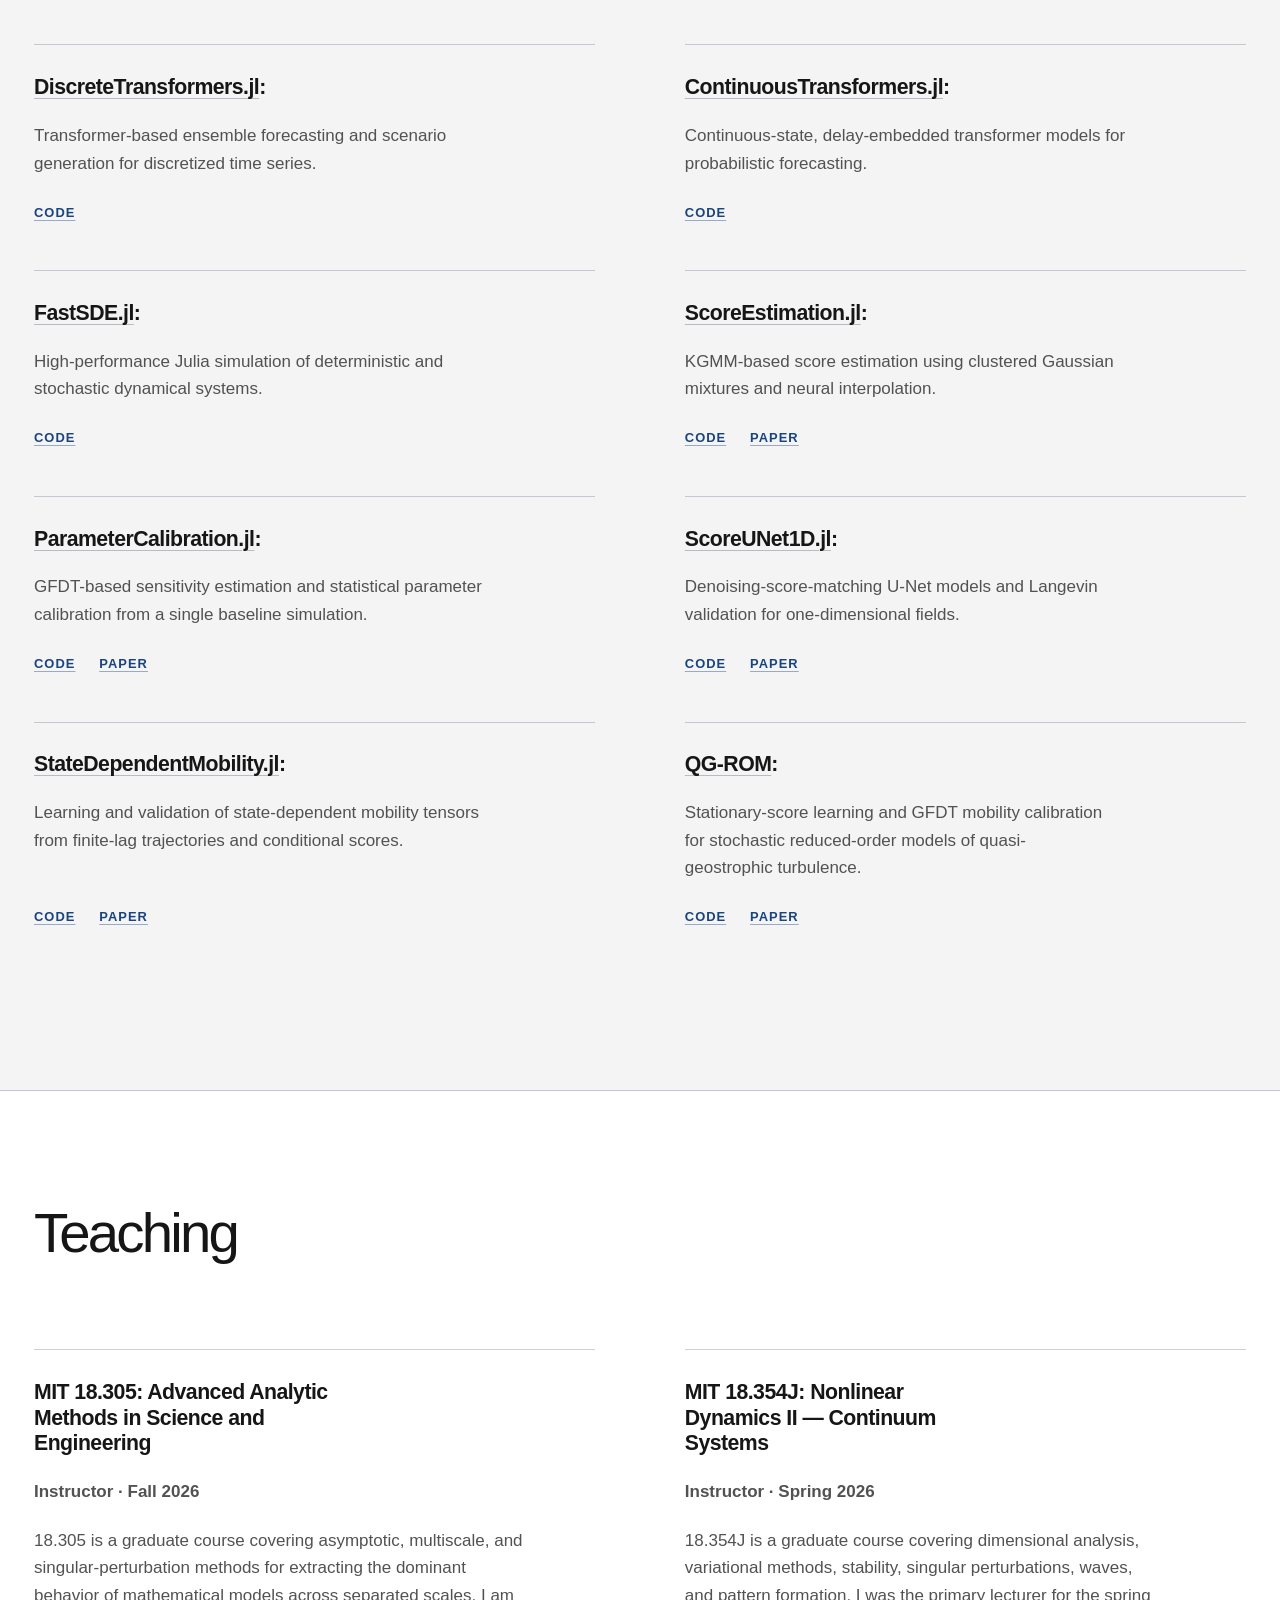
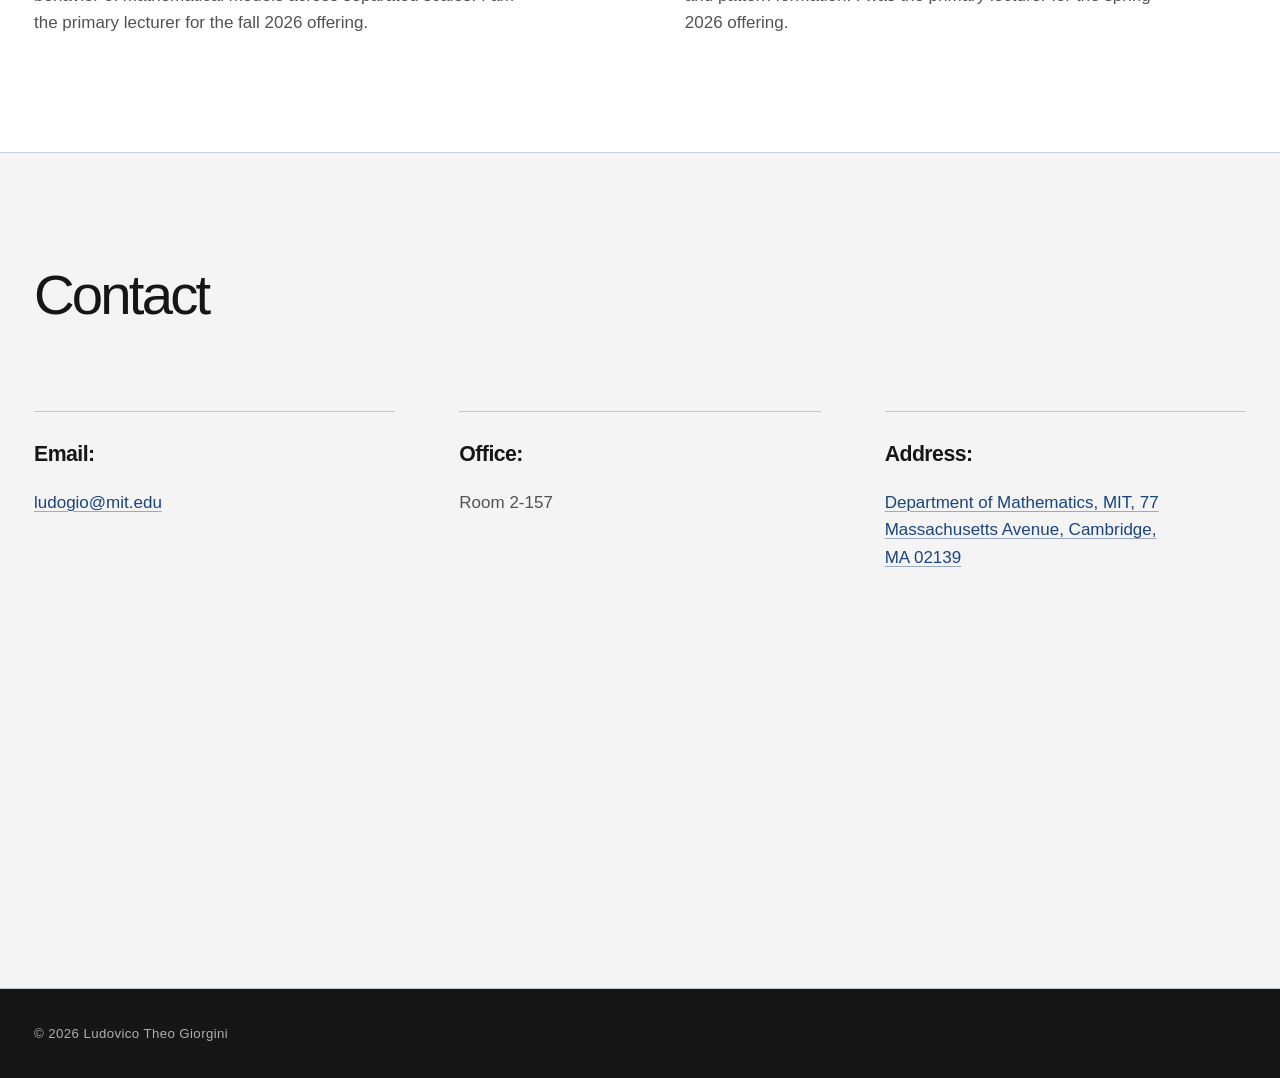
==== commit 54aa690f: "Add QG-ROM to scientific software" ====
--- a/index.html
+++ b/index.html
@@ -191,6 +191,14 @@
               <a href="https://arxiv.org/abs/2604.23952">Paper</a>
             </div>
           </article>
+          <article class="software-card">
+            <h3><a href="https://github.com/ludogiorgi/qg-rom">QG-ROM</a>:</h3>
+            <p>Stationary-score learning and GFDT mobility calibration for stochastic reduced-order models of quasi-geostrophic turbulence.</p>
+            <div class="software-links">
+              <a href="https://github.com/ludogiorgi/qg-rom">Code</a>
+              <a href="https://arxiv.org/abs/2609.34028">Paper</a>
+            </div>
+          </article>
         </div>
       </div>
     </section>
